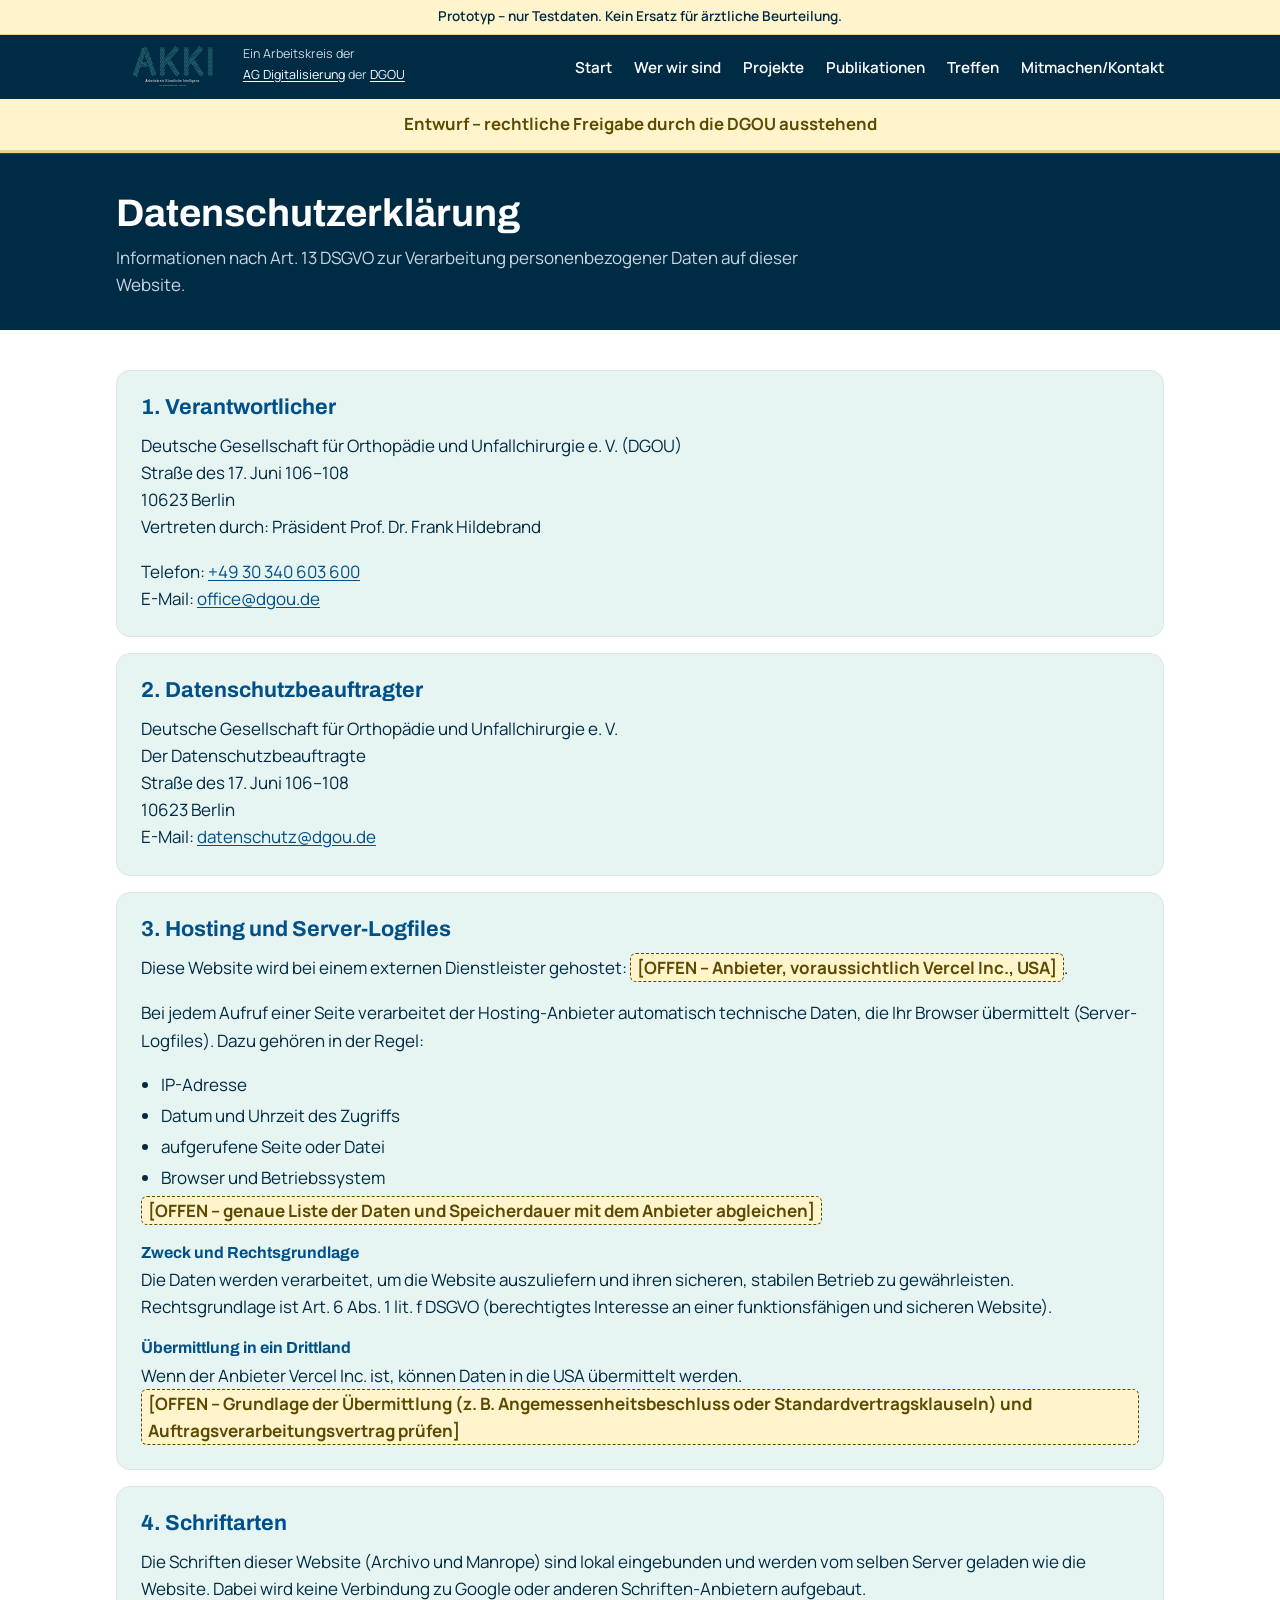
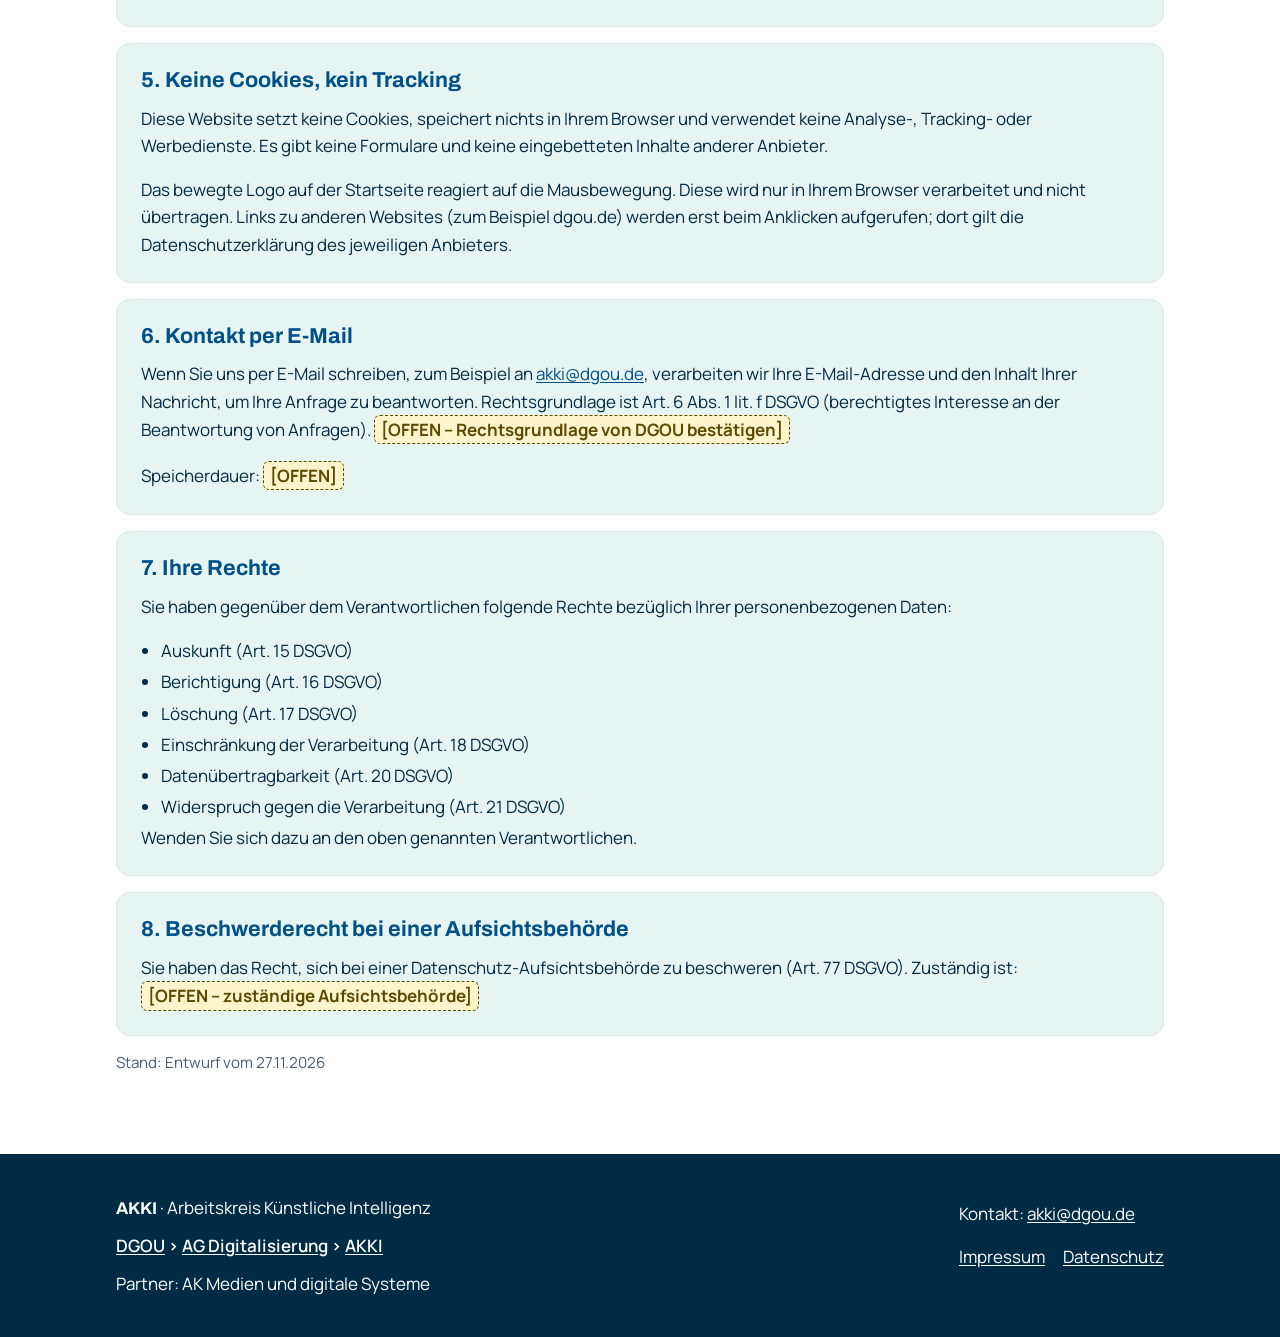
==== public/datenschutz.html @ 736d6354 "Impressum: inhaltlich Verantwortliche; Datenschutz: Datenschutzbeauftragter; offene Punkte aktualisi" ====
<!DOCTYPE html>
<html lang="de">
<head>
<meta charset="UTF-8">
<meta name="viewport" content="width=device-width, initial-scale=1.0">
<title>Datenschutz – AKKI</title>
<meta name="description" content="Datenschutzerklärung der Website des AKKI, Arbeitskreis Künstliche Intelligenz der AG Digitalisierung der DGOU.">
<link rel="icon" type="image/svg+xml" href="logo/logo-hell.svg">
<link rel="stylesheet" href="style.css">
</head>
<body>

<div class="prototyp-hinweis" role="note">Prototyp – nur Testdaten. Kein Ersatz für ärztliche Beurteilung.</div>

<nav class="nav" aria-label="Hauptnavigation">
  <div class="container">
    <div class="nav__marke">
      <a class="nav__brand" href="index.html">
        <img src="logo/logo-dunkel.svg" alt="AKKI – zur Startseite">
      </a>
      <p class="nav__zugehoerigkeit">Ein Arbeitskreis der <a href="https://www.digitalisierung-dgou.de/" target="_blank" rel="noopener">AG Digitalisierung</a> der <a href="https://dgou.de/" target="_blank" rel="noopener">DGOU</a></p>
    </div>
    <button class="nav__toggle" id="nav-toggle" aria-expanded="false" aria-controls="nav-links" aria-label="Menü öffnen">☰</button>
    <ul class="nav__links" id="nav-links">
      <li><a href="index.html">Start</a></li>
      <li><a href="wer-wir-sind.html">Wer wir sind</a></li>
      <li><a href="projekte.html">Projekte</a></li>
      <li><a href="publikationen.html">Publikationen</a></li>
      <li><a href="treffen.html">Treffen</a></li>
      <li><a href="mitmachen.html">Mitmachen/Kontakt</a></li>
    </ul>
  </div>
</nav>

<div class="entwurf-banner" role="note"><strong>Entwurf – rechtliche Freigabe durch die DGOU ausstehend</strong></div>

<header class="seitenkopf">
  <div class="container">
    <h1>Datenschutzerklärung</h1>
    <p>Informationen nach Art. 13 DSGVO zur Verarbeitung personenbezogener Daten auf dieser Website.</p>
  </div>
</header>

<main>
  <section>
    <div class="container rechtstext">

      <div class="karte">
        <h2>1. Verantwortlicher</h2>
        <p>
          Deutsche Gesellschaft für Orthopädie und Unfallchirurgie e. V. (DGOU)<br>
          Straße des 17. Juni 106–108<br>
          10623 Berlin<br>
          Vertreten durch: Präsident Prof. Dr. Frank Hildebrand
        </p>
        <p>
          Telefon: <a href="tel:+4930340603600">+49 30 340 603 600</a><br>
          E-Mail: <a href="mailto:office@dgou.de">office@dgou.de</a>
        </p>
      </div>

      <div class="karte">
        <h2>2. Datenschutzbeauftragter</h2>
        <p>
          Deutsche Gesellschaft für Orthopädie und Unfallchirurgie e. V.<br>
          Der Datenschutzbeauftragte<br>
          Straße des 17. Juni 106–108<br>
          10623 Berlin<br>
          E-Mail: <a href="mailto:datenschutz@dgou.de">datenschutz@dgou.de</a>
        </p>
      </div>

      <div class="karte">
        <h2>3. Hosting und Server-Logfiles</h2>
        <p>Diese Website wird bei einem externen Dienstleister gehostet: <span class="offen">[OFFEN – Anbieter, voraussichtlich Vercel Inc., USA]</span>.</p>
        <p>Bei jedem Aufruf einer Seite verarbeitet der Hosting-Anbieter automatisch technische Daten, die Ihr Browser übermittelt (Server-Logfiles). Dazu gehören in der Regel:</p>
        <ul class="liste">
          <li>IP-Adresse</li>
          <li>Datum und Uhrzeit des Zugriffs</li>
          <li>aufgerufene Seite oder Datei</li>
          <li>Browser und Betriebssystem</li>
        </ul>
        <p><span class="offen">[OFFEN – genaue Liste der Daten und Speicherdauer mit dem Anbieter abgleichen]</span></p>
        <h3>Zweck und Rechtsgrundlage</h3>
        <p>Die Daten werden verarbeitet, um die Website auszuliefern und ihren sicheren, stabilen Betrieb zu gewährleisten. Rechtsgrundlage ist Art. 6 Abs. 1 lit. f DSGVO (berechtigtes Interesse an einer funktionsfähigen und sicheren Website).</p>
        <h3>Übermittlung in ein Drittland</h3>
        <p>Wenn der Anbieter Vercel Inc. ist, können Daten in die USA übermittelt werden. <span class="offen">[OFFEN – Grundlage der Übermittlung (z. B. Angemessenheitsbeschluss oder Standardvertragsklauseln) und Auftragsverarbeitungsvertrag prüfen]</span></p>
      </div>

      <div class="karte">
        <h2>4. Schriftarten</h2>
        <p>Die Schriften dieser Website (Archivo und Manrope) sind lokal eingebunden und werden vom selben Server geladen wie die Website. Dabei wird keine Verbindung zu Google oder anderen Schriften-Anbietern aufgebaut.</p>
      </div>

      <div class="karte">
        <h2>5. Keine Cookies, kein Tracking</h2>
        <p>Diese Website setzt keine Cookies, speichert nichts in Ihrem Browser und verwendet keine Analyse-, Tracking- oder Werbedienste. Es gibt keine Formulare und keine eingebetteten Inhalte anderer Anbieter.</p>
        <p>Das bewegte Logo auf der Startseite reagiert auf die Mausbewegung. Diese wird nur in Ihrem Browser verarbeitet und nicht übertragen. Links zu anderen Websites (zum Beispiel dgou.de) werden erst beim Anklicken aufgerufen; dort gilt die Datenschutzerklärung des jeweiligen Anbieters.</p>
      </div>

      <div class="karte">
        <h2>6. Kontakt per E-Mail</h2>
        <p>Wenn Sie uns per E-Mail schreiben, zum Beispiel an <a data-kontakt-email></a>, verarbeiten wir Ihre E-Mail-Adresse und den Inhalt Ihrer Nachricht, um Ihre Anfrage zu beantworten. Rechtsgrundlage ist Art. 6 Abs. 1 lit. f DSGVO (berechtigtes Interesse an der Beantwortung von Anfragen). <span class="offen">[OFFEN – Rechtsgrundlage von DGOU bestätigen]</span></p>
        <p>Speicherdauer: <span class="offen">[OFFEN]</span></p>
      </div>

      <div class="karte">
        <h2>7. Ihre Rechte</h2>
        <p>Sie haben gegenüber dem Verantwortlichen folgende Rechte bezüglich Ihrer personenbezogenen Daten:</p>
        <ul class="liste">
          <li>Auskunft (Art. 15 DSGVO)</li>
          <li>Berichtigung (Art. 16 DSGVO)</li>
          <li>Löschung (Art. 17 DSGVO)</li>
          <li>Einschränkung der Verarbeitung (Art. 18 DSGVO)</li>
          <li>Datenübertragbarkeit (Art. 20 DSGVO)</li>
          <li>Widerspruch gegen die Verarbeitung (Art. 21 DSGVO)</li>
        </ul>
        <p>Wenden Sie sich dazu an den oben genannten Verantwortlichen.</p>
      </div>

      <div class="karte">
        <h2>8. Beschwerderecht bei einer Aufsichtsbehörde</h2>
        <p>Sie haben das Recht, sich bei einer Datenschutz-Aufsichtsbehörde zu beschweren (Art. 77 DSGVO). Zuständig ist: <span class="offen">[OFFEN – zuständige Aufsichtsbehörde]</span></p>
      </div>

      <p class="hinweis">Stand: Entwurf vom 27.11.2026</p>
    </div>
  </section>
</main>

<footer class="footer">
  <div class="container">
    <div>
      <p><strong>AKKI</strong> · Arbeitskreis Künstliche Intelligenz</p>
      <p class="footer__pfad"><a href="https://dgou.de/" target="_blank" rel="noopener">DGOU</a> › <a href="https://www.digitalisierung-dgou.de/" target="_blank" rel="noopener">AG Digitalisierung</a> › <a href="index.html">AKKI</a></p>
      <p>Partner: AK Medien und digitale Systeme</p>
    </div>
    <div>
      <p>Kontakt: <a data-kontakt-email></a></p>
      <ul>
        <li><a href="impressum.html">Impressum</a></li>
        <li><a href="datenschutz.html" aria-current="page">Datenschutz</a></li>
      </ul>
    </div>
  </div>
</footer>

<script src="kontakt.js"></script>
<script src="menu.js"></script>
</body>
</html>
---- public/style.css ----
/* Gemeinsames Design aller AKKI-Seiten (Vorgaben: inhalte.md, "Schon festgelegt")
   ALLE Farben und Schriften stehen hier oben als Variablen.
   Für ein späteres offizielles DGOU-Design reicht es, diese Werte zu ändern. */

/* Schriften lokal aus public/fonts (keine Verbindung zu Google).
   Lizenz: SIL Open Font License, siehe public/fonts/OFL-*.txt */
@font-face {
  font-family: 'Archivo'; font-style: normal; font-weight: 500 800; font-display: swap;
  src: url('fonts/archivo-latin.woff2') format('woff2');
  unicode-range: U+0000-00FF, U+0131, U+0152-0153, U+02BB-02BC, U+02C6, U+02DA, U+02DC, U+0304, U+0308, U+0329, U+2000-206F, U+20AC, U+2122, U+2191, U+2193, U+2212, U+2215, U+FEFF, U+FFFD;
}
@font-face {
  font-family: 'Archivo'; font-style: normal; font-weight: 500 800; font-display: swap;
  src: url('fonts/archivo-latin-ext.woff2') format('woff2');
  unicode-range: U+0100-02BA, U+02BD-02C5, U+02C7-02CC, U+02CE-02D7, U+02DD-02FF, U+0304, U+0308, U+0329, U+1D00-1DBF, U+1E00-1E9F, U+1EF2-1EFF, U+2020, U+20A0-20AB, U+20AD-20C4, U+2113, U+2C60-2C7F, U+A720-A7FF;
}
@font-face {
  font-family: 'Manrope'; font-style: normal; font-weight: 400 700; font-display: swap;
  src: url('fonts/manrope-latin.woff2') format('woff2');
  unicode-range: U+0000-00FF, U+0131, U+0152-0153, U+02BB-02BC, U+02C6, U+02DA, U+02DC, U+0304, U+0308, U+0329, U+2000-206F, U+20AC, U+2122, U+2191, U+2193, U+2212, U+2215, U+FEFF, U+FFFD;
}
@font-face {
  font-family: 'Manrope'; font-style: normal; font-weight: 400 700; font-display: swap;
  src: url('fonts/manrope-latin-ext.woff2') format('woff2');
  unicode-range: U+0100-02BA, U+02BD-02C5, U+02C7-02CC, U+02CE-02D7, U+02DD-02FF, U+0304, U+0308, U+0329, U+1D00-1DBF, U+1E00-1E9F, U+1EF2-1EFF, U+2020, U+20A0-20AB, U+20AD-20C4, U+2113, U+2C60-2C7F, U+A720-A7FF;
}

:root {
  /* Grundfarben (Palette laut inhalte.md, "Schon festgelegt") */
  --bg: #FFFFFF;              /* Seitenhintergrund */
  --kachel: #E6F5F1;          /* helle Kacheln und Karten */
  --border: #DCE5EC;          /* Rahmen */
  --dunkel: #002B45;          /* Kopf- und Fußzeile, Fließtext */
  --haupt: #00508A;           /* Hauptfarbe: Überschriften, Links, Buttons */
  --akzent: #008F83;          /* Linien, Hover, Kachel-Oberkanten (als Textfarbe zu wenig Kontrast) */
  --link: var(--haupt);       /* Links und Text-Akzente auf Hell */
  --mint: #78CBB9;            /* NUR Flächen und Logo, nie als Textfarbe auf Hell */

  /* Abgeleitete Farben */
  --text-auf-dunkel: #FFFFFF;          /* Schrift und Links auf dunklem Grund */
  --text-auf-dunkel-leise: #C9D6E0;    /* Nebentexte auf dunklem Grund */
  --text-fusszeile: #FFFFFF;           /* Schrift in der Fußzeile */
  --text-leise: #4A5E70;               /* Hinweise auf Hell */
  --text-neben: #33485C;               /* Beschreibungen auf Hell */
  --linie-auf-dunkel: rgba(255,255,255,.12);   /* Trennlinien auf Navy */
  --rahmen-knopf: rgba(255,255,255,.4);        /* Rahmen des Menü-Knopfs */

  /* Markierungen */
  --hinweis-bg: #FFF4CC;           /* Pflicht-Hinweis und "wird bestätigt" */
  --hinweis-rahmen: #E8D58A;
  --hinweis-text: #5C4A00;
  --folgt-bg: #EEF3F7;             /* "Text folgt" */
  --folgt-rahmen: #9AAFC0;
  --fehler: #A3262A;               /* Fehlermeldungen */

  /* Tastatur-Fokus (mind. 3:1 Kontrast zum Hintergrund) */
  --fokus: #00508A;                /* auf hellem Grund */
  --fokus-auf-dunkel: #FFFFFF;     /* auf dunklem Grund */

  /* Form */
  --radius: 14px;
  --radius-klein: 6px;

  /* Schriften (lokal, siehe @font-face oben) */
  --font-heading: 'Archivo', system-ui, sans-serif;
  --font-body: 'Manrope', system-ui, sans-serif;
}
* { box-sizing: border-box; }
html, body { margin: 0; }
body {
  background: var(--bg);
  color: var(--dunkel);
  font-family: var(--font-body);
  font-size: 1.0625rem;
  line-height: 1.6;
}
h1, h2, h3 { font-family: var(--font-heading); color: var(--haupt); line-height: 1.2; margin: 0 0 .5em; }
a { color: var(--link); text-underline-offset: 2px; }
a:hover { text-decoration-color: var(--akzent); text-decoration-thickness: 2px; }
a:focus-visible, button:focus-visible { outline: 3px solid var(--fokus); outline-offset: 2px; }
.nav :focus-visible, .hero :focus-visible, .seitenkopf :focus-visible, .footer :focus-visible { outline-color: var(--fokus-auf-dunkel); }
.container { max-width: 1080px; margin: 0 auto; padding: 0 16px; }

/* Pflicht-Hinweis, immer sichtbar */
.prototyp-hinweis {
  position: sticky; top: 0; z-index: 20;
  background: var(--hinweis-bg); color: var(--dunkel);
  border-bottom: 1px solid var(--hinweis-rahmen);
  font-size: .85rem; font-weight: 600; text-align: center;
  padding: 6px 16px;
}

/* Navigation */
.nav { background: var(--dunkel); color: var(--text-auf-dunkel); }
.nav .container { display: flex; align-items: center; justify-content: space-between; gap: 16px; min-height: 64px; flex-wrap: wrap; padding-top: 6px; padding-bottom: 6px; }
.nav__marke { display: flex; align-items: center; gap: 14px; flex-wrap: wrap; }
.nav__brand { display: flex; align-items: center; }
.nav__brand img { height: 48px; width: auto; display: block; }
.nav__zugehoerigkeit { margin: 0; font-size: .78rem; line-height: 1.35; color: var(--text-auf-dunkel-leise); max-width: 190px; }
.nav__zugehoerigkeit a { color: var(--text-auf-dunkel); text-decoration: underline; display: inline-block; padding: 4px 0; }
.nav__toggle { display: none; background: none; border: 1px solid var(--rahmen-knopf); color: var(--text-auf-dunkel); border-radius: 8px; font-size: 1.2rem; padding: 4px 10px; cursor: pointer; }
.nav__links { list-style: none; display: flex; gap: 22px; margin: 0; padding: 0; }
.nav__links a { color: var(--text-auf-dunkel); text-decoration: none; font-weight: 600; font-size: .95rem; padding: 6px 0; border-bottom: 2px solid transparent; }
.nav__links a:hover, .nav__links a[aria-current="page"] { border-bottom-color: var(--akzent); }

/* Kopfbereich Startseite mit lebendem Logo */
.hero { background: var(--dunkel); border-top: 1px solid var(--linie-auf-dunkel); }
.hero canvas { display: block; width: 100%; height: 260px; background: var(--dunkel); border-radius: var(--radius); }

/* Seitenkopf der Unterseiten */
.seitenkopf { background: var(--dunkel); color: var(--text-fusszeile); padding: 36px 0 32px; border-top: 1px solid var(--linie-auf-dunkel); }
.seitenkopf h1 { color: var(--text-auf-dunkel); margin: 0; font-size: clamp(1.8rem, 5vw, 2.4rem); }
.seitenkopf p { margin: 8px 0 0; max-width: 720px; color: var(--text-auf-dunkel-leise); }

/* Inhalt */
main section { padding: 40px 0; }
main section + section { padding-top: 0; }
.einstieg p { max-width: 720px; font-size: 1.15rem; }
.text-folgt { display: inline-block; background: var(--folgt-bg); border: 1px dashed var(--folgt-rahmen); color: var(--text-leise); border-radius: var(--radius-klein); padding: 1px 8px; font-size: .9em; font-weight: 600; }
.bestaetigen { display: inline-block; background: var(--hinweis-bg); border: 1px solid var(--hinweis-rahmen); color: var(--hinweis-text); border-radius: var(--radius-klein); padding: 0 7px; font-size: .78em; font-weight: 700; vertical-align: middle; }
.hinweis { color: var(--text-leise); font-size: .95rem; }

/* Rechtstexte (Impressum, Datenschutz) */
.entwurf-banner { background: var(--hinweis-bg); color: var(--hinweis-text); border-bottom: 3px solid var(--hinweis-rahmen); text-align: center; padding: 12px 16px; font-size: 1.05rem; }
.offen { display: inline-block; background: var(--hinweis-bg); border: 1px dashed var(--hinweis-text); color: var(--hinweis-text); border-radius: var(--radius-klein); padding: 0 6px; font-weight: 700; }
.rechtstext .karte h3 { font-size: 1rem; margin: 18px 0 4px; }
.rechtstext .karte p, .rechtstext .karte ul { margin-top: 0; }
.rechtstext a { overflow-wrap: anywhere; }

.karte { background: var(--kachel); border: 1px solid var(--border); border-radius: var(--radius); padding: 24px; }
.karte + .karte { margin-top: 16px; }
.karte h2 { font-size: 1.35rem; }
.karte h3 { font-size: 1.1rem; }
.karte > :last-child { margin-bottom: 0; }
.liste { margin: 0; padding-left: 1.2em; }
.liste li { margin: 4px 0; }

.kacheln { display: grid; grid-template-columns: repeat(3, 1fr); gap: 20px; margin-top: 24px; }
.kachel { background: var(--kachel); border: 1px solid var(--border); border-radius: var(--radius); padding: 24px; border-top: 4px solid var(--akzent); }
.kachel h3 { font-size: 1.15rem; }
.kachel > :last-child { margin-bottom: 0; }
.kachel__nr { display: inline-block; font-family: var(--font-heading); font-weight: 700; color: var(--link); font-size: .9rem; margin-bottom: 8px; }
.kacheln--zwei { grid-template-columns: repeat(2, 1fr); }

/* Terminliste */
.termine { list-style: none; margin: 0; padding: 0; }
.termine li { display: grid; grid-template-columns: 130px 1fr; gap: 4px 16px; padding: 14px 0; border-bottom: 1px solid var(--border); }
.termine li:last-child { border-bottom: 0; }
.termine .datum { font-family: var(--font-heading); font-weight: 700; color: var(--link); }
.termine .titel { font-weight: 700; }
.termine .beschreibung { display: block; font-weight: 400; color: var(--text-neben); }

/* Organigramm */
.organigramm, .organigramm ul { list-style: none; margin: 0; padding: 0; }
.organigramm ul { margin-left: 14px; padding-left: 16px; border-left: 2px solid var(--border); }
.organigramm li { margin: 8px 0; }
.organigramm .knoten { font-weight: 700; }
.organigramm .zusatz { display: block; font-size: .95rem; color: var(--text-neben); }

/* Fußzeile */
.footer { background: var(--dunkel); color: var(--text-fusszeile); padding: 36px 0; margin-top: 24px; }
.footer .container { display: flex; flex-wrap: wrap; gap: 24px; justify-content: space-between; }
.footer strong { font-family: var(--font-heading); color: var(--text-auf-dunkel); }
.footer a { color: var(--text-auf-dunkel); text-decoration: underline; display: inline-block; padding: 6px 0; }
.footer ul { list-style: none; margin: 0; padding: 0; display: flex; gap: 18px; flex-wrap: wrap; }
.footer p { margin: 4px 0; }
.footer__pfad { font-weight: 600; }

@media (max-width: 760px) {
  .nav__toggle { display: block; }
  .nav__links { display: none; width: 100%; flex-direction: column; gap: 0; padding-bottom: 12px; }
  .nav__links.offen { display: flex; }
  .nav__links a { display: block; padding: 10px 0; border-bottom: 1px solid var(--linie-auf-dunkel); }
  .nav__zugehoerigkeit { max-width: 150px; }
  .kacheln, .kacheln--zwei { grid-template-columns: 1fr; }
  .termine li { grid-template-columns: 1fr; }
}
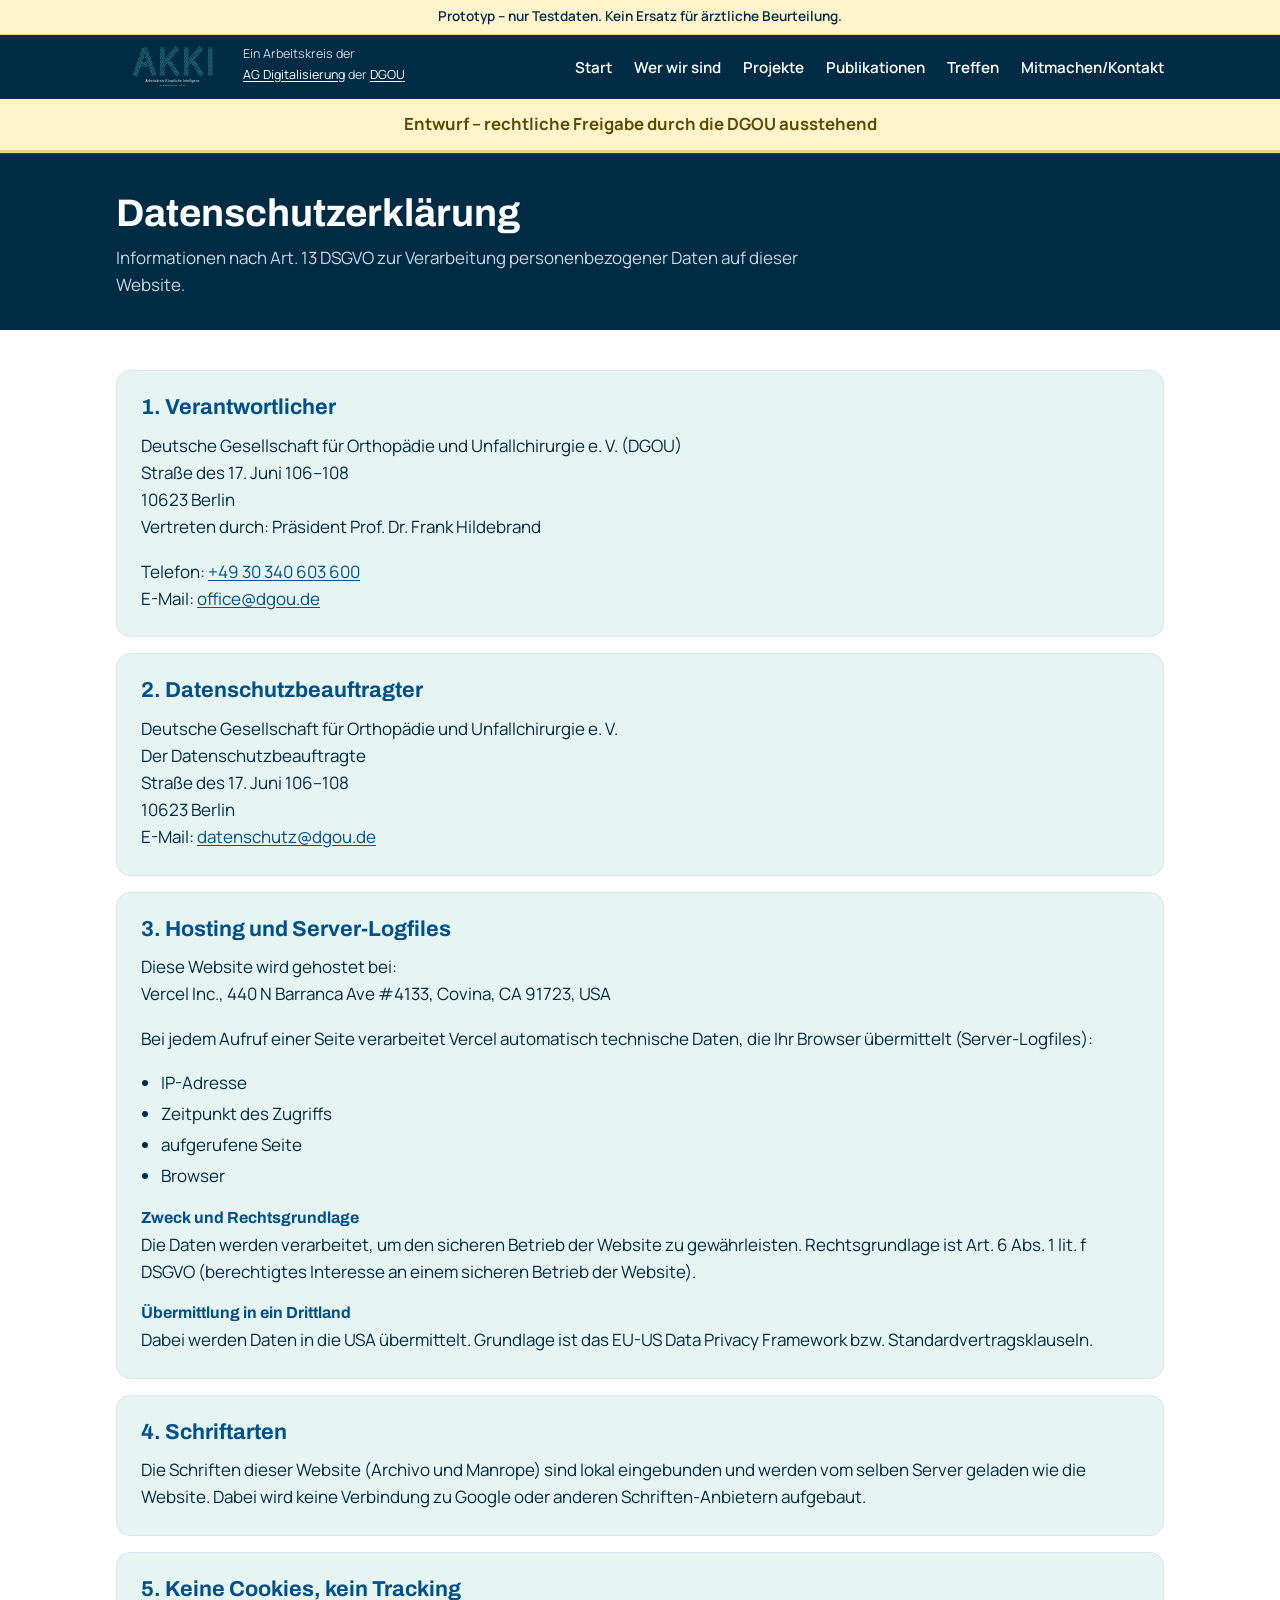
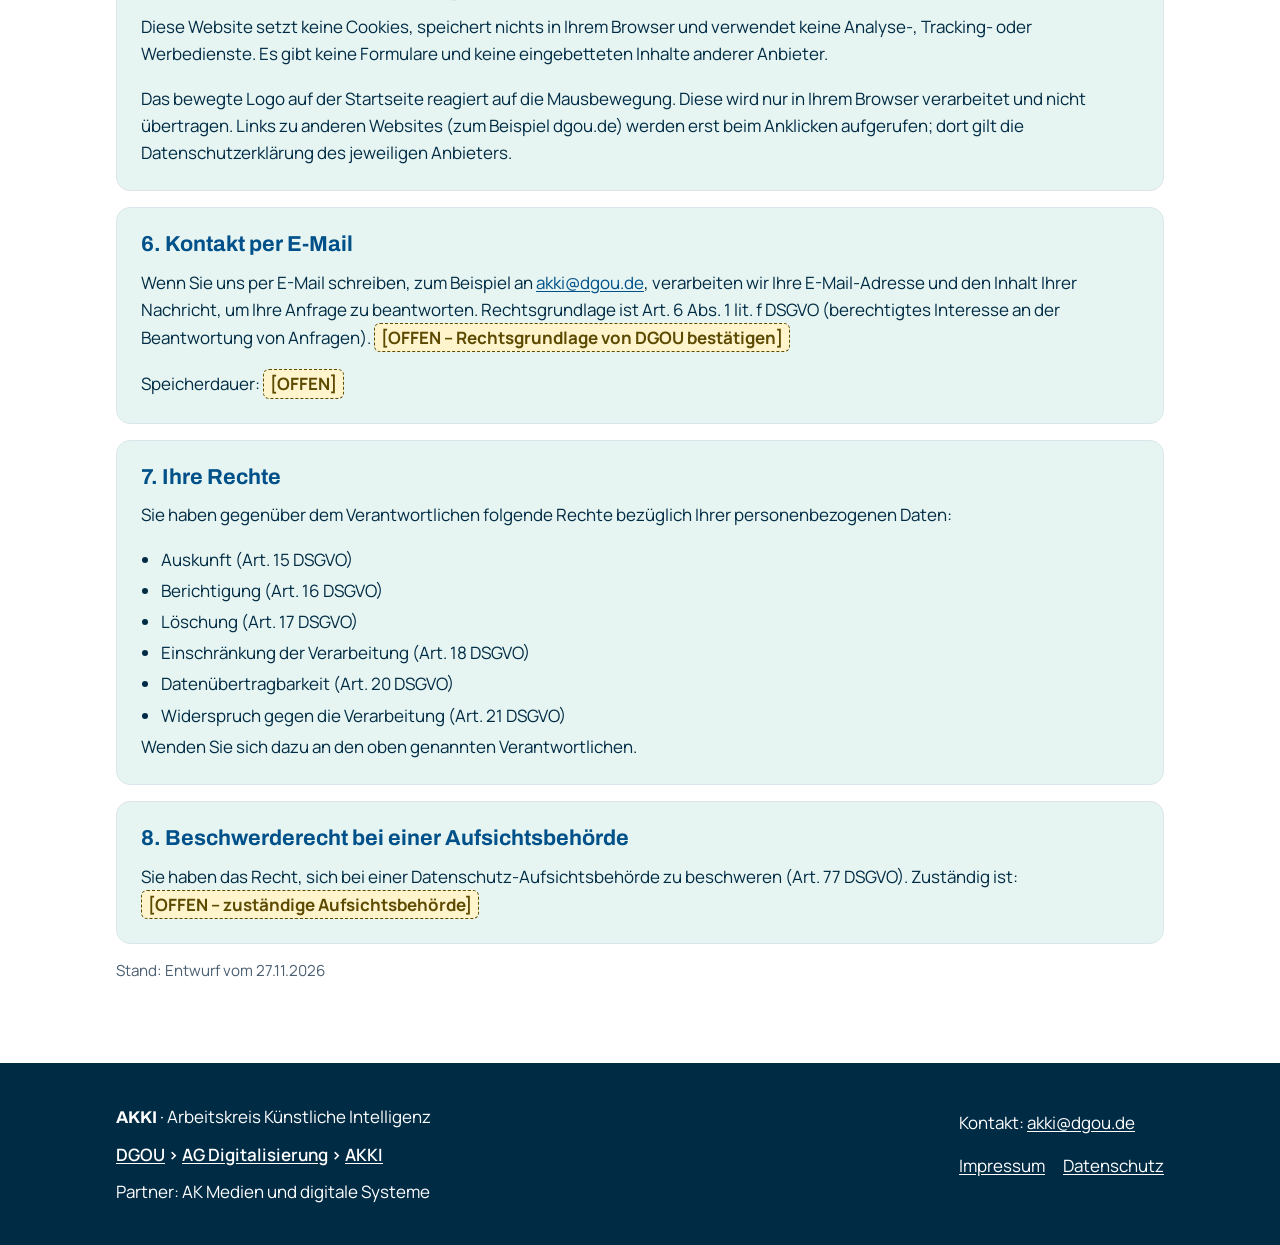
==== commit a59e3a4e: "Datenschutz: Hosting bei Vercel eingetragen (Logfiles, Zweck, Rechtsgrundlage, Drittlandübermittlung" ====
--- a/public/datenschutz.html
+++ b/public/datenschutz.html
@@ -72,19 +72,19 @@
 
       <div class="karte">
         <h2>3. Hosting und Server-Logfiles</h2>
-        <p>Diese Website wird bei einem externen Dienstleister gehostet: <span class="offen">[OFFEN – Anbieter, voraussichtlich Vercel Inc., USA]</span>.</p>
-        <p>Bei jedem Aufruf einer Seite verarbeitet der Hosting-Anbieter automatisch technische Daten, die Ihr Browser übermittelt (Server-Logfiles). Dazu gehören in der Regel:</p>
+        <p>Diese Website wird gehostet bei:<br>
+          Vercel Inc., 440 N Barranca Ave #4133, Covina, CA 91723, USA</p>
+        <p>Bei jedem Aufruf einer Seite verarbeitet Vercel automatisch technische Daten, die Ihr Browser übermittelt (Server-Logfiles):</p>
         <ul class="liste">
           <li>IP-Adresse</li>
-          <li>Datum und Uhrzeit des Zugriffs</li>
-          <li>aufgerufene Seite oder Datei</li>
-          <li>Browser und Betriebssystem</li>
+          <li>Zeitpunkt des Zugriffs</li>
+          <li>aufgerufene Seite</li>
+          <li>Browser</li>
         </ul>
-        <p><span class="offen">[OFFEN – genaue Liste der Daten und Speicherdauer mit dem Anbieter abgleichen]</span></p>
         <h3>Zweck und Rechtsgrundlage</h3>
-        <p>Die Daten werden verarbeitet, um die Website auszuliefern und ihren sicheren, stabilen Betrieb zu gewährleisten. Rechtsgrundlage ist Art. 6 Abs. 1 lit. f DSGVO (berechtigtes Interesse an einer funktionsfähigen und sicheren Website).</p>
+        <p>Die Daten werden verarbeitet, um den sicheren Betrieb der Website zu gewährleisten. Rechtsgrundlage ist Art. 6 Abs. 1 lit. f DSGVO (berechtigtes Interesse an einem sicheren Betrieb der Website).</p>
         <h3>Übermittlung in ein Drittland</h3>
-        <p>Wenn der Anbieter Vercel Inc. ist, können Daten in die USA übermittelt werden. <span class="offen">[OFFEN – Grundlage der Übermittlung (z. B. Angemessenheitsbeschluss oder Standardvertragsklauseln) und Auftragsverarbeitungsvertrag prüfen]</span></p>
+        <p>Dabei werden Daten in die USA übermittelt. Grundlage ist das EU-US Data Privacy Framework bzw. Standardvertragsklauseln.</p>
       </div>
 
       <div class="karte">
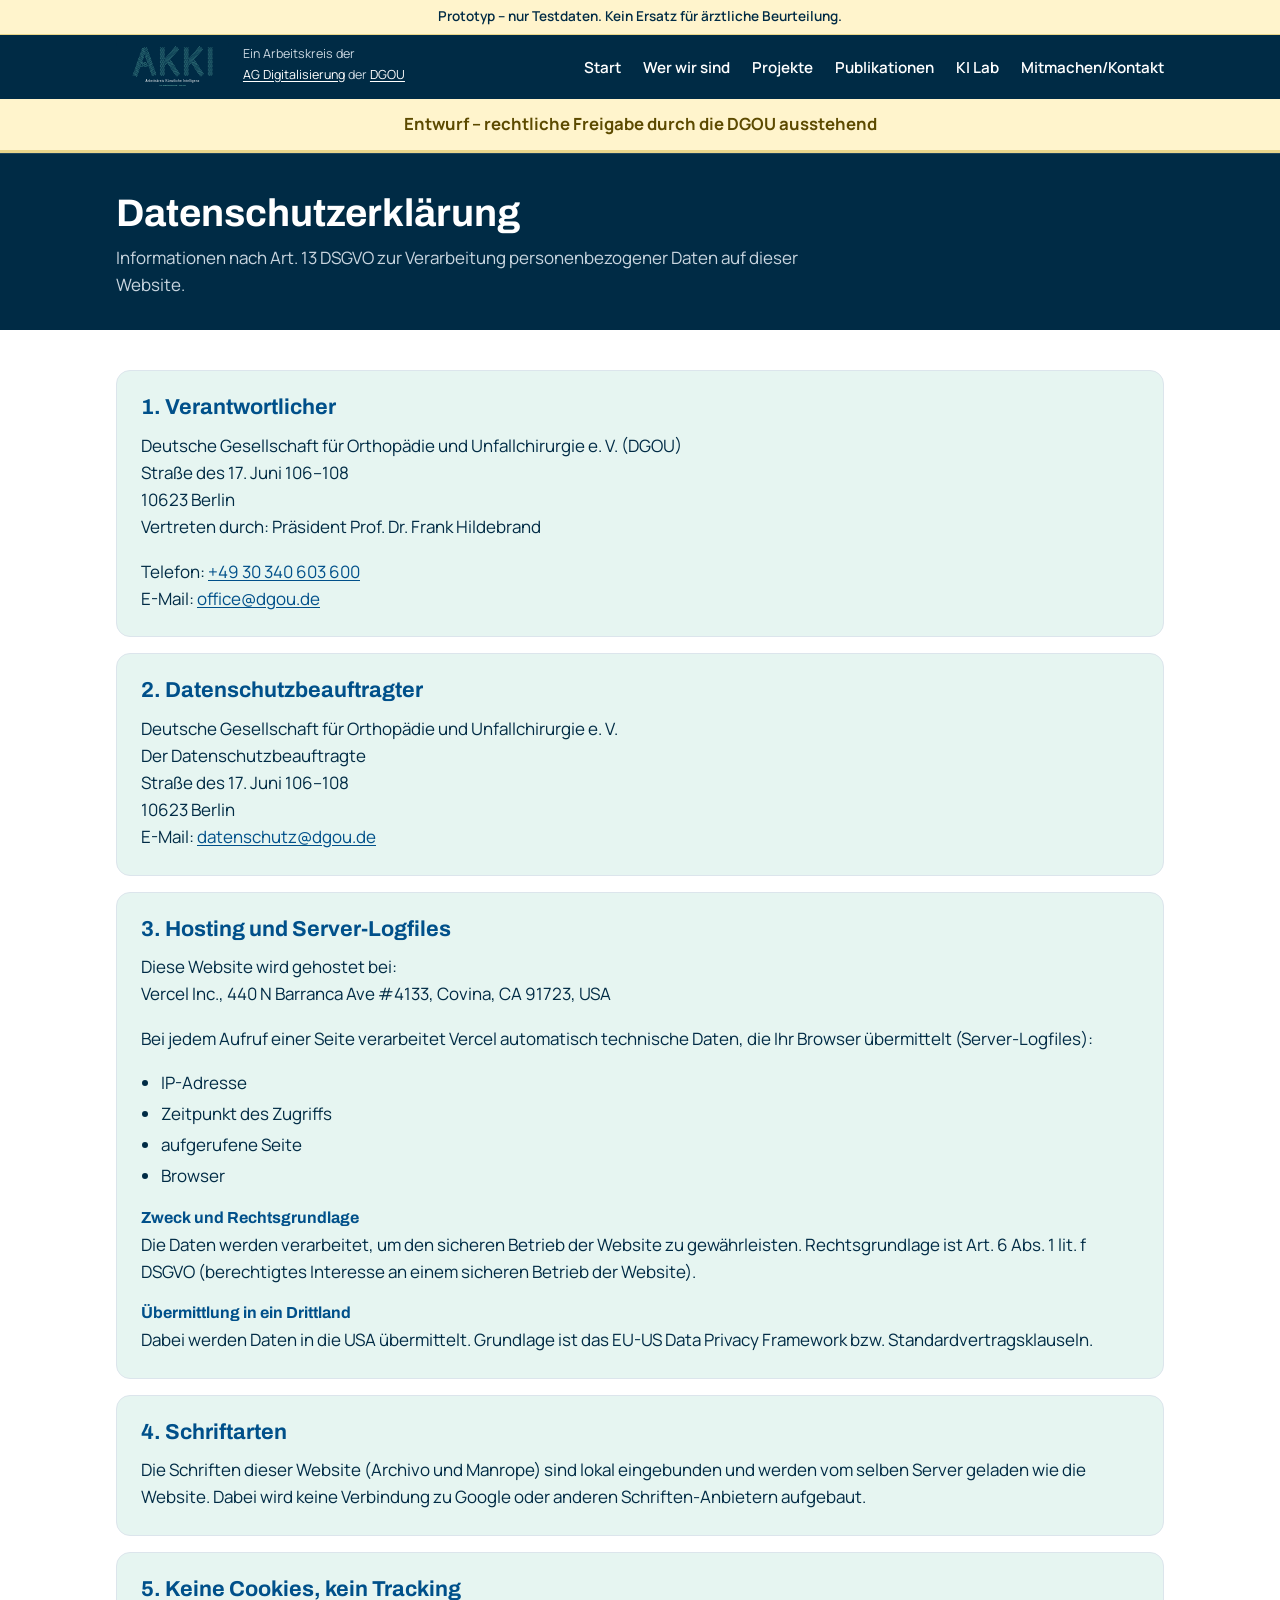
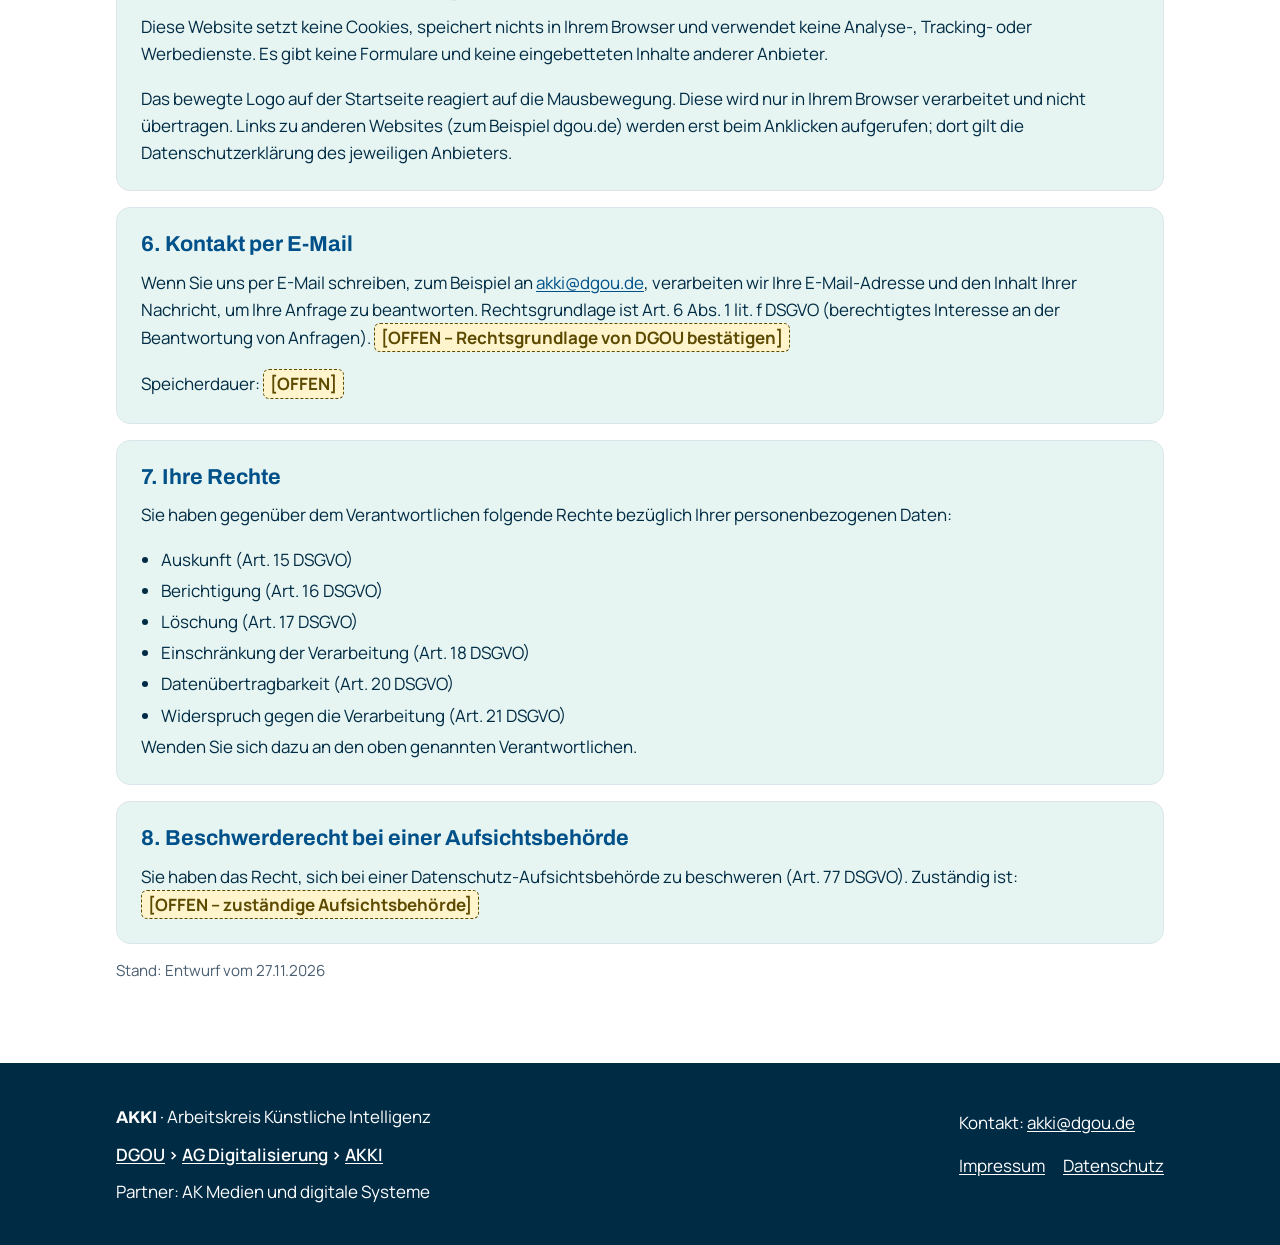
==== commit c03a5ff2: "hinzufügen" ====
--- a/public/datenschutz.html
+++ b/public/datenschutz.html
@@ -5,6 +5,8 @@
 <meta name="viewport" content="width=device-width, initial-scale=1.0">
 <title>Datenschutz – AKKI</title>
 <meta name="description" content="Datenschutzerklärung der Website des AKKI, Arbeitskreis Künstliche Intelligenz der AG Digitalisierung der DGOU.">
+<!-- Vorerst fuer Suchmaschinen gesperrt, bis die DGOU die Seite freigibt (siehe inhalte.md) -->
+<meta name="robots" content="noindex, nofollow">
 <link rel="icon" type="image/svg+xml" href="logo/logo-hell.svg">
 <link rel="stylesheet" href="style.css">
 </head>
@@ -26,7 +28,7 @@
       <li><a href="wer-wir-sind.html">Wer wir sind</a></li>
       <li><a href="projekte.html">Projekte</a></li>
       <li><a href="publikationen.html">Publikationen</a></li>
-      <li><a href="treffen.html">Treffen</a></li>
+      <li><a href="treffen.html">KI Lab</a></li>
       <li><a href="mitmachen.html">Mitmachen/Kontakt</a></li>
     </ul>
   </div>
--- a/public/style.css
+++ b/public/style.css
@@ -44,6 +44,7 @@
   --text-neben: #33485C;               /* Beschreibungen auf Hell */
   --linie-auf-dunkel: rgba(255,255,255,.12);   /* Trennlinien auf Navy */
   --rahmen-knopf: rgba(255,255,255,.4);        /* Rahmen des Menü-Knopfs */
+  --schatten: rgba(0, 43, 69, .12);            /* Schatten beim Überfahren von Kacheln */
 
   /* Markierungen */
   --hinweis-bg: #FFF4CC;           /* Pflicht-Hinweis und "wird bestätigt" */
@@ -106,6 +107,23 @@
 /* Kopfbereich Startseite mit lebendem Logo */
 .hero { background: var(--dunkel); border-top: 1px solid var(--linie-auf-dunkel); }
 .hero canvas { display: block; width: 100%; height: 260px; background: var(--dunkel); border-radius: var(--radius); }
+.hero__text { padding: 8px 0 44px; max-width: 820px; }
+.hero__text h1 { color: var(--text-auf-dunkel); font-size: clamp(1.7rem, 4.5vw, 2.6rem); margin-bottom: 12px; }
+.hero__text p { color: var(--text-auf-dunkel-leise); font-size: 1.15rem; margin: 0 0 24px; max-width: 680px; }
+.hero .knopf { border-color: var(--akzent); }
+
+/* Buttons und Pfeil-Links (alle Seiten) */
+.knopfreihe { display: flex; flex-wrap: wrap; gap: 12px; align-items: center; }
+.knopf {
+  display: inline-block; font: 700 1rem var(--font-body); text-decoration: none; cursor: pointer;
+  color: var(--text-auf-dunkel); background: var(--haupt);
+  border: 2px solid var(--haupt); border-radius: var(--radius-klein); padding: 10px 20px;
+}
+.knopf:hover { border-color: var(--akzent); text-decoration: underline; text-decoration-color: var(--akzent); text-underline-offset: 3px; }
+.knopf--hell { background: var(--text-auf-dunkel); color: var(--haupt); border-color: var(--text-auf-dunkel); }
+.pfeil-link { font-weight: 700; text-decoration: none; display: inline-block; padding: 4px 0; }
+.pfeil-link::after { content: " →"; }
+.pfeil-link:hover { text-decoration: underline; }
 
 /* Seitenkopf der Unterseiten */
 .seitenkopf { background: var(--dunkel); color: var(--text-fusszeile); padding: 36px 0 32px; border-top: 1px solid var(--linie-auf-dunkel); }
@@ -141,6 +159,64 @@
 .kachel > :last-child { margin-bottom: 0; }
 .kachel__nr { display: inline-block; font-family: var(--font-heading); font-weight: 700; color: var(--link); font-size: .9rem; margin-bottom: 8px; }
 .kacheln--zwei { grid-template-columns: repeat(2, 1fr); }
+.einstieg__zielgruppe { color: var(--text-neben); }
+
+/* Klickbare Kacheln mit Linien-Icon (Startseite) */
+.kachel--link { position: relative; transition: box-shadow .15s; }
+.kachel--link:hover { box-shadow: 0 4px 16px var(--schatten); }
+.kachel--link h3 a { text-decoration: none; }
+.kachel--link h3 a::after { content: ""; position: absolute; inset: 0; border-radius: var(--radius); }
+.kachel--link:hover h3 a { text-decoration: underline; text-decoration-color: var(--akzent); }
+.kachel__icon { width: 36px; height: 36px; margin-bottom: 10px; fill: none; stroke: var(--haupt); stroke-width: 1.6; stroke-linecap: round; stroke-linejoin: round; }
+
+/* Aktuelles */
+.aktuell-karte { background: var(--kachel); border: 1px solid var(--border); border-left: 4px solid var(--akzent); border-radius: var(--radius); padding: 22px 24px; }
+.aktuell-karte h3 { font-size: 1.2rem; margin-bottom: 4px; }
+.aktuell-karte__art { display: inline-block; font-size: .8rem; font-weight: 700; text-transform: uppercase; letter-spacing: .06em; color: var(--link); margin-bottom: 6px; }
+.aktuell-karte__wann { font-weight: 600; margin: 0 0 8px; }
+.aktuell-karte > :last-child { margin-bottom: 0; }
+
+/* Aus dem KI Lab */
+.abschnitt-kopf { display: flex; flex-wrap: wrap; justify-content: space-between; align-items: baseline; gap: 4px 16px; }
+.termin-karten { display: grid; grid-template-columns: repeat(3, 1fr); gap: 16px; margin-top: 16px; }
+.termin-karte { display: flex; flex-direction: column; gap: 4px; text-decoration: none; color: var(--dunkel); background: var(--bg); border: 1px solid var(--border); border-top: 4px solid var(--akzent); border-radius: var(--radius); padding: 18px 20px; transition: box-shadow .15s; }
+.termin-karte:hover { box-shadow: 0 4px 16px var(--schatten); }
+.termin-karte:hover .termin-karte__titel { text-decoration: underline; text-decoration-color: var(--akzent); }
+.termin-karte__datum { font-family: var(--font-heading); font-weight: 700; color: var(--link); font-size: .95rem; }
+.termin-karte__titel { font-family: var(--font-heading); font-weight: 700; color: var(--haupt); font-size: 1.1rem; line-height: 1.3; }
+.termin-karte__text { color: var(--text-neben); font-size: .95rem; }
+
+.termin-karte__kopf { display: flex; flex-wrap: wrap; align-items: center; gap: 6px 10px; }
+.kategorie { display: inline-block; font-size: .78rem; font-weight: 700; color: var(--haupt); background: var(--bg); border: 1px solid var(--akzent); border-radius: 999px; padding: 1px 10px; }
+
+/* Seite "KI Lab" */
+.sr-only { position: absolute; width: 1px; height: 1px; overflow: hidden; clip: rect(0 0 0 0); white-space: nowrap; }
+.knopf--rand { background: transparent; color: var(--haupt); border-color: var(--haupt); }
+.naechster-termin__datum { font-family: var(--font-heading); font-weight: 700; font-size: 1.35rem; color: var(--haupt); margin: 0; }
+.naechster-termin__zeit { margin: 0 0 12px; color: var(--text-neben); }
+.naechster-termin__thema { font-weight: 700; margin: 0 0 4px; }
+.naechster-termin__referent { margin: 0 0 4px; color: var(--text-neben); }
+.naechster-termin .knopfreihe { margin-top: 16px; }
+.archiv-werkzeuge { display: flex; flex-wrap: wrap; gap: 12px 20px; align-items: center; margin: 12px 0 20px; }
+.suchfeld { flex: 1 1 260px; }
+.suchfeld input { width: 100%; font: 400 1rem var(--font-body); color: var(--dunkel); background: var(--bg); border: 1px solid var(--text-leise); border-radius: var(--radius-klein); padding: 10px 12px; }
+.suchfeld input:focus { outline: 3px solid var(--fokus); outline-offset: 1px; }
+.filter { display: flex; flex-wrap: wrap; gap: 8px; }
+.filter-knopf { font: 600 .95rem var(--font-body); color: var(--haupt); background: var(--bg); border: 1px solid var(--haupt); border-radius: 999px; padding: 6px 14px; cursor: pointer; min-height: 36px; }
+.filter-knopf:hover { border-color: var(--akzent); }
+.filter-knopf[aria-pressed="true"] { background: var(--haupt); color: var(--text-auf-dunkel); }
+.archiv-karten { display: grid; grid-template-columns: repeat(3, 1fr); gap: 16px; }
+@media (max-width: 1000px) { .archiv-karten, .termin-karten { grid-template-columns: repeat(2, 1fr); } }
+.archiv-karte { background: var(--kachel); border: 1px solid var(--border); border-top: 4px solid var(--akzent); border-radius: var(--radius); padding: 18px 20px; display: flex; flex-direction: column; gap: 6px; }
+.archiv-karte__titel { font-size: 1.1rem; margin: 2px 0 0; }
+.archiv-karte__referent { margin: 0; font-weight: 600; }
+.archiv-karte__text { margin: 0; color: var(--text-neben); }
+
+/* Mitmachen-Kasten (Mint nur als Fläche, Schrift dunkel) */
+.mitmachen-kasten { background: var(--mint); color: var(--dunkel); border-radius: var(--radius); padding: 28px; display: flex; flex-wrap: wrap; justify-content: space-between; align-items: center; gap: 16px 32px; }
+.mitmachen-kasten h2 { color: var(--dunkel); margin-bottom: 6px; }
+.mitmachen-kasten p { margin: 0; }
+.mitmachen-kasten .pfeil-link { color: var(--dunkel); }
 
 /* Terminliste */
 .termine { list-style: none; margin: 0; padding: 0; }
@@ -172,6 +248,7 @@
   .nav__links.offen { display: flex; }
   .nav__links a { display: block; padding: 10px 0; border-bottom: 1px solid var(--linie-auf-dunkel); }
   .nav__zugehoerigkeit { max-width: 150px; }
-  .kacheln, .kacheln--zwei { grid-template-columns: 1fr; }
+  .kacheln, .kacheln--zwei, .termin-karten, .archiv-karten { grid-template-columns: 1fr; }
+  .mitmachen-kasten { padding: 22px; }
   .termine li { grid-template-columns: 1fr; }
 }
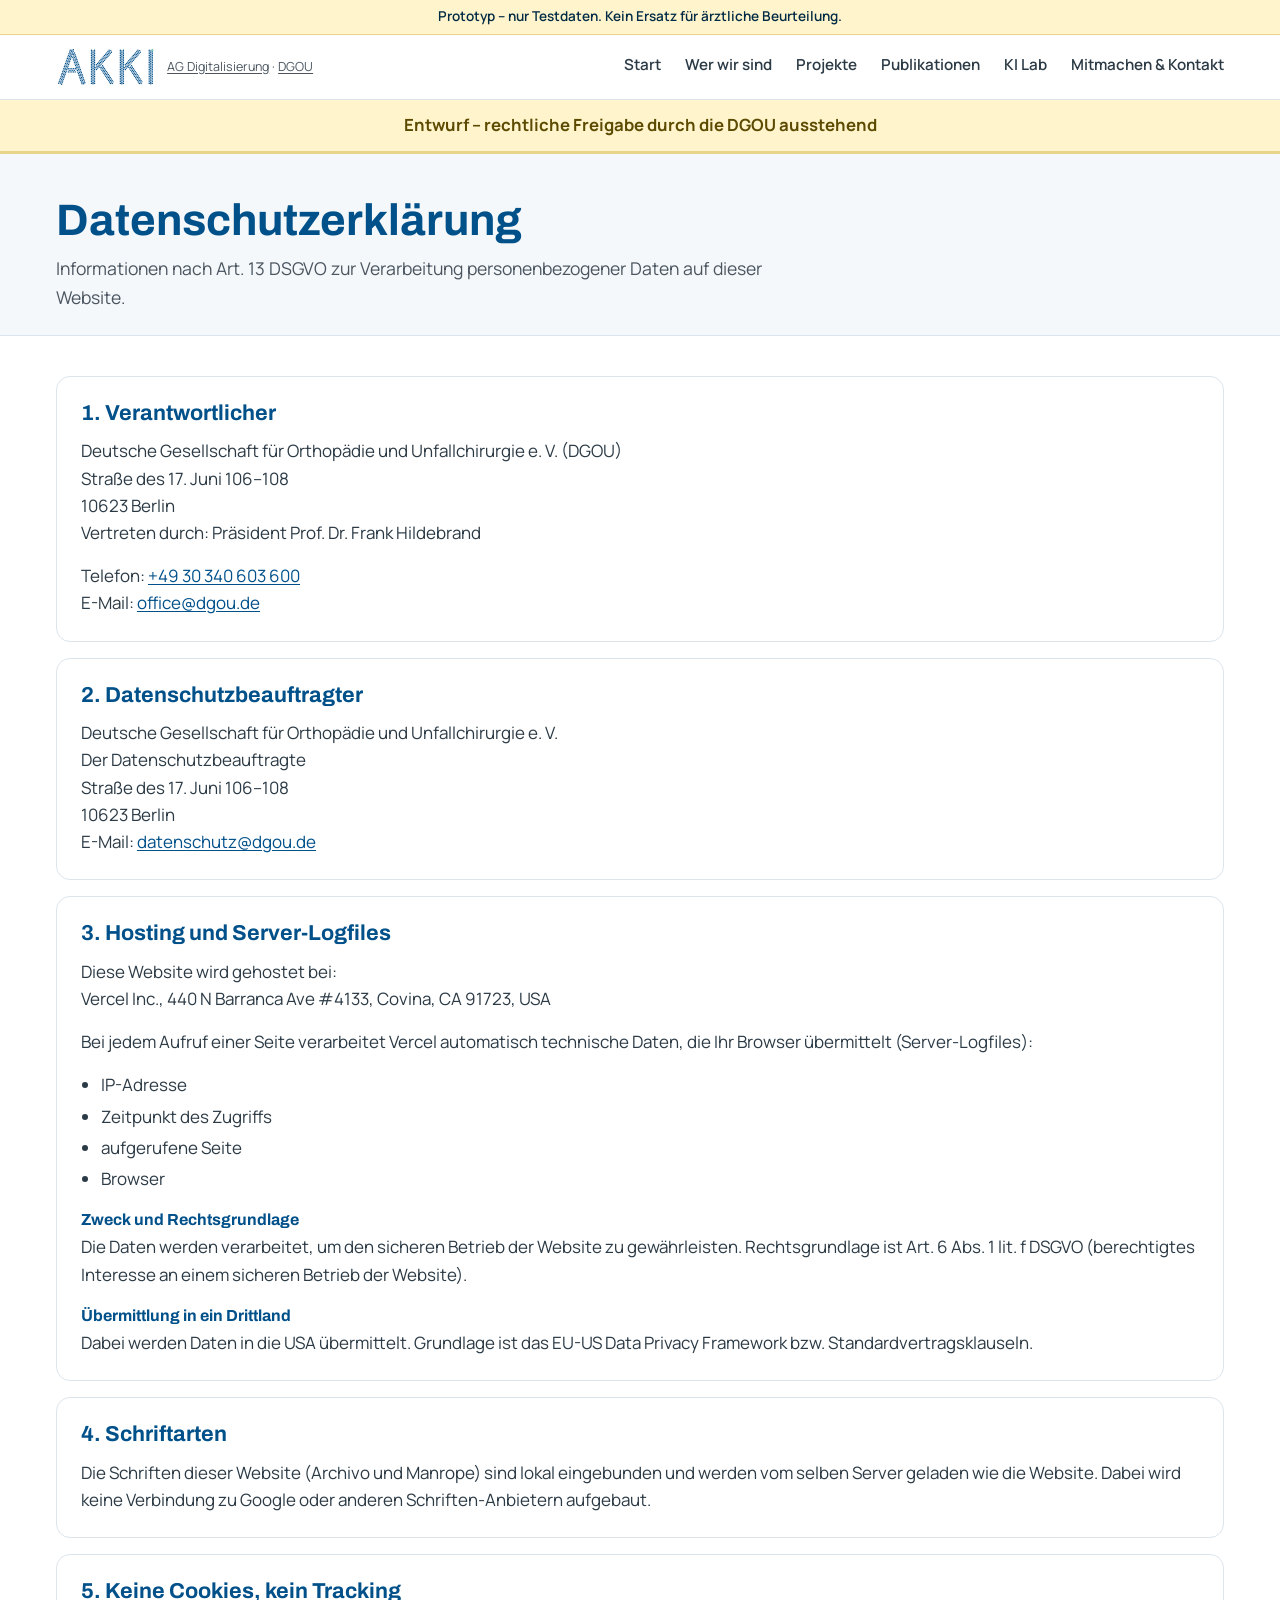
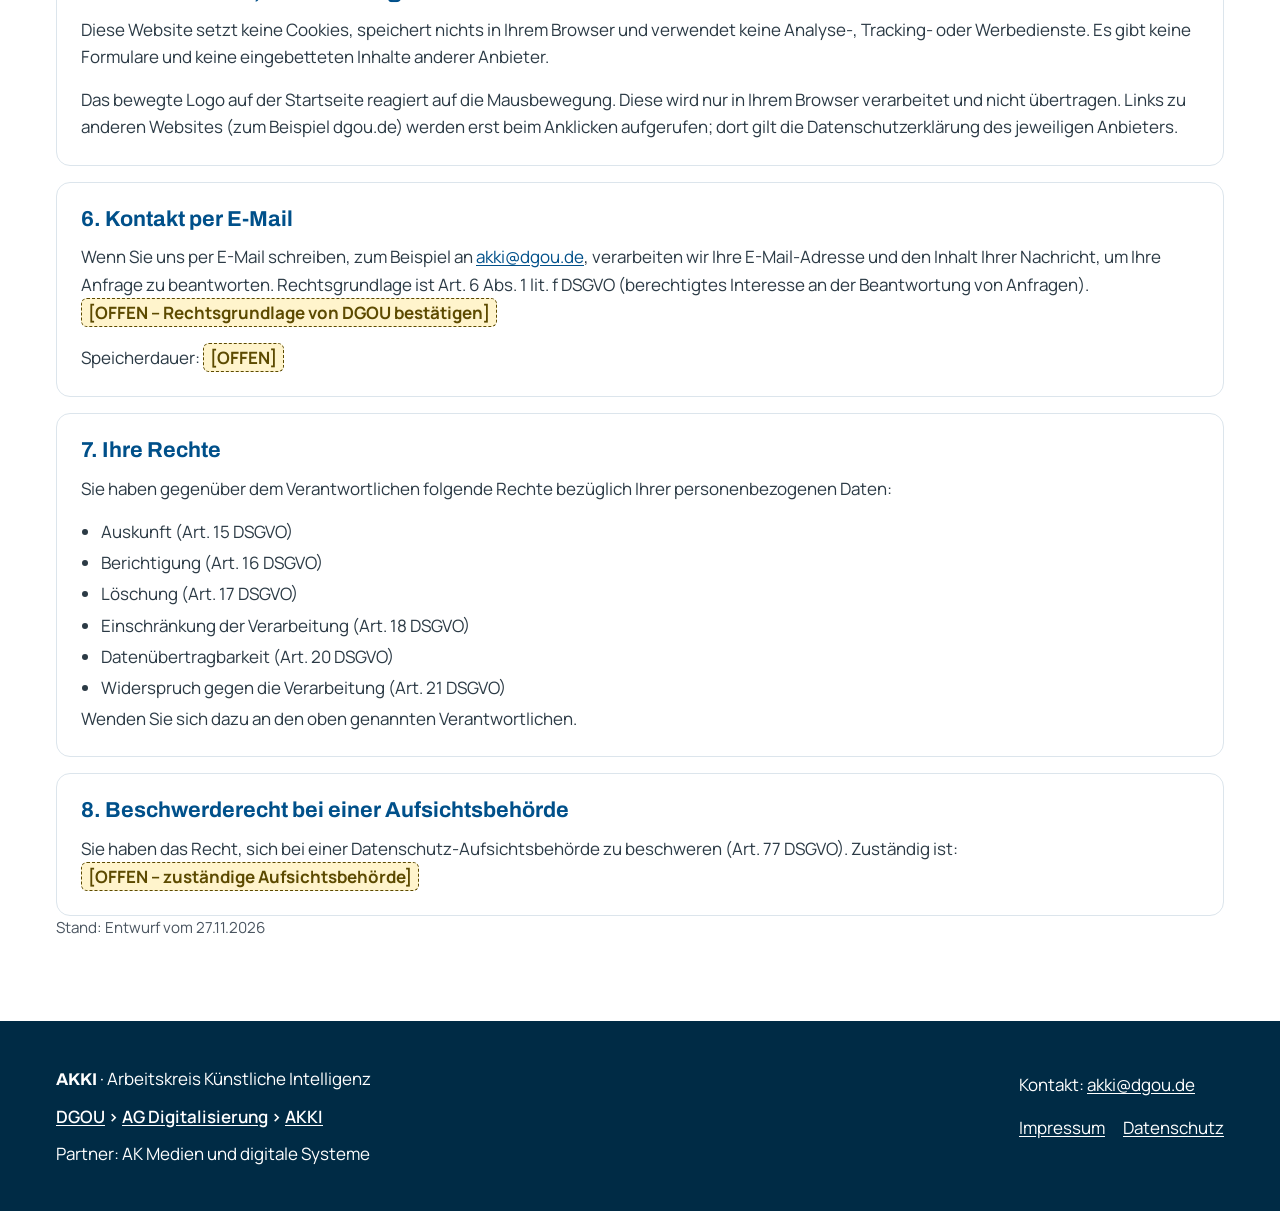
==== commit 1dde643e: "Block A: Seitenübergreifendes Design (Tokens, helle Navigation, layout.js, Wortmarke logo-nav.svg, K" ====
--- a/public/datenschutz.html
+++ b/public/datenschutz.html
@@ -12,27 +12,9 @@
 </head>
 <body>
 
-<div class="prototyp-hinweis" role="note">Prototyp – nur Testdaten. Kein Ersatz für ärztliche Beurteilung.</div>
-
-<nav class="nav" aria-label="Hauptnavigation">
-  <div class="container">
-    <div class="nav__marke">
-      <a class="nav__brand" href="index.html">
-        <img src="logo/logo-dunkel.svg" alt="AKKI – zur Startseite">
-      </a>
-      <p class="nav__zugehoerigkeit">Ein Arbeitskreis der <a href="https://www.digitalisierung-dgou.de/" target="_blank" rel="noopener">AG Digitalisierung</a> der <a href="https://dgou.de/" target="_blank" rel="noopener">DGOU</a></p>
-    </div>
-    <button class="nav__toggle" id="nav-toggle" aria-expanded="false" aria-controls="nav-links" aria-label="Menü öffnen">☰</button>
-    <ul class="nav__links" id="nav-links">
-      <li><a href="index.html">Start</a></li>
-      <li><a href="wer-wir-sind.html">Wer wir sind</a></li>
-      <li><a href="projekte.html">Projekte</a></li>
-      <li><a href="publikationen.html">Publikationen</a></li>
-      <li><a href="treffen.html">KI Lab</a></li>
-      <li><a href="mitmachen.html">Mitmachen/Kontakt</a></li>
-    </ul>
-  </div>
-</nav>
+<div id="seitenkopf" class="kopf-fix">
+  <div class="prototyp-hinweis" role="note">Prototyp – nur Testdaten. Kein Ersatz für ärztliche Beurteilung.</div>
+</div>
 
 <div class="entwurf-banner" role="note"><strong>Entwurf – rechtliche Freigabe durch die DGOU ausstehend</strong></div>
 
@@ -130,24 +112,9 @@
   </section>
 </main>
 
-<footer class="footer">
-  <div class="container">
-    <div>
-      <p><strong>AKKI</strong> · Arbeitskreis Künstliche Intelligenz</p>
-      <p class="footer__pfad"><a href="https://dgou.de/" target="_blank" rel="noopener">DGOU</a> › <a href="https://www.digitalisierung-dgou.de/" target="_blank" rel="noopener">AG Digitalisierung</a> › <a href="index.html">AKKI</a></p>
-      <p>Partner: AK Medien und digitale Systeme</p>
-    </div>
-    <div>
-      <p>Kontakt: <a data-kontakt-email></a></p>
-      <ul>
-        <li><a href="impressum.html">Impressum</a></li>
-        <li><a href="datenschutz.html" aria-current="page">Datenschutz</a></li>
-      </ul>
-    </div>
-  </div>
-</footer>
+<div id="seitenfuss"></div>
 
+<script src="layout.js"></script>
 <script src="kontakt.js"></script>
-<script src="menu.js"></script>
 </body>
 </html>
--- a/public/style.css
+++ b/public/style.css
@@ -1,5 +1,5 @@
-/* Gemeinsames Design aller AKKI-Seiten (Vorgaben: inhalte.md, "Schon festgelegt")
-   ALLE Farben und Schriften stehen hier oben als Variablen.
+/* Gemeinsames Design aller AKKI-Seiten (Vorgabe: ARBEITSAUFTRAG.md, Block A)
+   ALLE Farben, Abstände und Schriften stehen oben als Variablen.
    Für ein späteres offizielles DGOU-Design reicht es, diese Werte zu ändern. */
 
 /* Schriften lokal aus public/fonts (keine Verbindung zu Google).
@@ -26,229 +26,317 @@
 }
 
 :root {
-  /* Grundfarben (Palette laut inhalte.md, "Schon festgelegt") */
-  --bg: #FFFFFF;              /* Seitenhintergrund */
-  --kachel: #E6F5F1;          /* helle Kacheln und Karten */
-  --border: #DCE5EC;          /* Rahmen */
-  --dunkel: #002B45;          /* Kopf- und Fußzeile, Fließtext */
-  --haupt: #00508A;           /* Hauptfarbe: Überschriften, Links, Buttons */
-  --akzent: #008F83;          /* Linien, Hover, Kachel-Oberkanten (als Textfarbe zu wenig Kontrast) */
-  --link: var(--haupt);       /* Links und Text-Akzente auf Hell */
-  --mint: #78CBB9;            /* NUR Flächen und Logo, nie als Textfarbe auf Hell */
-
-  /* Abgeleitete Farben */
-  --text-auf-dunkel: #FFFFFF;          /* Schrift und Links auf dunklem Grund */
-  --text-auf-dunkel-leise: #C9D6E0;    /* Nebentexte auf dunklem Grund */
-  --text-fusszeile: #FFFFFF;           /* Schrift in der Fußzeile */
-  --text-leise: #4A5E70;               /* Hinweise auf Hell */
-  --text-neben: #33485C;               /* Beschreibungen auf Hell */
-  --linie-auf-dunkel: rgba(255,255,255,.12);   /* Trennlinien auf Navy */
-  --rahmen-knopf: rgba(255,255,255,.4);        /* Rahmen des Menü-Knopfs */
-  --schatten: rgba(0, 43, 69, .12);            /* Schatten beim Überfahren von Kacheln */
-
-  /* Markierungen */
-  --hinweis-bg: #FFF4CC;           /* Pflicht-Hinweis und "wird bestätigt" */
+  /* ---- Palette D (ARBEITSAUFTRAG A1) ---- */
+  --blau: #00508A;          /* Überschriften, Links, Primärtext-Akzente */
+  --petrol: #008F83;        /* Linien, Rahmen, Hover, Unterstreichung der aktiven Navigation */
+  --petrol-text: #007A70;   /* Petrol für Button-Füllung und Text: weiße Schrift 5,2:1 (#008F83 hätte nur 4,0:1) */
+  --petrol-dunkel: #00655D; /* Button beim Überfahren */
+  --mint: #78CBB9;          /* Logo, kleine Akzente, Badges (immer mit dunkler Schrift) */
+  --mint-hell: #E6F5F1;     /* sparsam: höchstens ein hervorgehobener Bereich pro Seite */
+  --weiss: #FFFFFF;         /* Seitenhintergrund und Standard-Kartenhintergrund */
+  --hell: #F5F8FA;          /* abwechselnde Abschnitte, Seitenköpfe */
+  --navy: #002B45;          /* Logo-Kachel, Footer */
+  --text: #2B3A45;          /* Fließtext */
+  --text-2: #4A5560;        /* Nebentext, Metadaten */
+  --rahmen: #DCE5EC;        /* Kartenrahmen, Trennlinien */
+
+  /* ---- Abstände (8 / 16 / 24 / 40 / 64) ---- */
+  --a1: 8px;
+  --a2: 16px;
+  --a3: 24px;
+  --a4: 40px;
+  --a5: 64px;
+
+  /* ---- Form und Raster ---- */
+  --radius: 14px;
+  --radius-klein: 6px;
+  --breite: 1200px;         /* maximale Inhaltsbreite */
+  --zeile: 70ch;            /* maximale Zeilenlänge für Fließtext */
+
+  /* ---- Schriften (lokal, siehe @font-face oben) ---- */
+  --font-heading: 'Archivo', system-ui, sans-serif;
+  --font-body: 'Manrope', system-ui, sans-serif;
+
+  /* ---- Auf dunklem Grund (Footer, Logo-Kachel) ---- */
+  --text-auf-dunkel: #FFFFFF;
+  --text-auf-dunkel-leise: #C9D6E0;
+  --linie-auf-dunkel: rgba(255, 255, 255, .14);
+
+  /* ---- Markierungen und Zustände ---- */
+  --hinweis-bg: #FFF4CC;    /* Pflicht-Hinweis, Entwurf-Banner */
   --hinweis-rahmen: #E8D58A;
   --hinweis-text: #5C4A00;
-  --folgt-bg: #EEF3F7;             /* "Text folgt" */
+  --folgt-bg: #EEF3F7;
   --folgt-rahmen: #9AAFC0;
-  --fehler: #A3262A;               /* Fehlermeldungen */
-
-  /* Tastatur-Fokus (mind. 3:1 Kontrast zum Hintergrund) */
-  --fokus: #00508A;                /* auf hellem Grund */
-  --fokus-auf-dunkel: #FFFFFF;     /* auf dunklem Grund */
-
-  /* Form */
-  --radius: 14px;
-  --radius-klein: 6px;
-
-  /* Schriften (lokal, siehe @font-face oben) */
-  --font-heading: 'Archivo', system-ui, sans-serif;
-  --font-body: 'Manrope', system-ui, sans-serif;
-}
+  --fehler: #A3262A;
+  --schatten: rgba(0, 43, 69, .12);
+  --fokus: #00508A;         /* Tastatur-Fokus auf hellem Grund (mind. 3:1) */
+  --fokus-auf-dunkel: #FFFFFF;
+
+  /* ---- Status-Badges (Text immer gut lesbar) ---- */
+  --badge-idee-bg: #FFFFFF;      --badge-idee-text: #2B3A45;
+  --badge-planung-bg: #E3ECF3;   --badge-planung-text: #00395F;
+  --badge-laufend-bg: #78CBB9;   --badge-laufend-text: #002B45;
+  --badge-fertig-bg: #E4EAEF;    --badge-fertig-text: #2B3A45;
+  --badge-publiziert-bg: #00508A; --badge-publiziert-text: #FFFFFF;
+
+  /* ---- Alte Namen (Smart Editor und ältere Teile verwenden sie noch) ---- */
+  --bg: var(--weiss);
+  --kachel: var(--weiss);
+  --border: var(--rahmen);
+  --dunkel: var(--text);
+  --haupt: var(--blau);
+  --akzent: var(--petrol);
+  --link: var(--blau);
+  --text-leise: var(--text-2);
+  --text-neben: var(--text-2);
+}
+
+/* =============== Grundlagen =============== */
 * { box-sizing: border-box; }
+html { scroll-padding-top: 130px; }
 html, body { margin: 0; }
 body {
-  background: var(--bg);
-  color: var(--dunkel);
+  background: var(--weiss);
+  color: var(--text);
   font-family: var(--font-body);
   font-size: 1.0625rem;
   line-height: 1.6;
 }
-h1, h2, h3 { font-family: var(--font-heading); color: var(--haupt); line-height: 1.2; margin: 0 0 .5em; }
-a { color: var(--link); text-underline-offset: 2px; }
-a:hover { text-decoration-color: var(--akzent); text-decoration-thickness: 2px; }
-a:focus-visible, button:focus-visible { outline: 3px solid var(--fokus); outline-offset: 2px; }
-.nav :focus-visible, .hero :focus-visible, .seitenkopf :focus-visible, .footer :focus-visible { outline-color: var(--fokus-auf-dunkel); }
-.container { max-width: 1080px; margin: 0 auto; padding: 0 16px; }
-
-/* Pflicht-Hinweis, immer sichtbar */
+h1, h2, h3 { font-family: var(--font-heading); color: var(--blau); line-height: 1.2; margin: 0 0 .5em; }
+h1 { font-size: clamp(1.9rem, 1.2rem + 2.6vw, 2.75rem); }
+h2 { font-size: clamp(1.45rem, 1.1rem + 1.4vw, 1.9rem); }
+h3 { font-size: 1.15rem; }
+p { margin: 0 0 var(--a2); }
+a { color: var(--blau); text-underline-offset: 2px; }
+a:hover { text-decoration-color: var(--petrol); text-decoration-thickness: 2px; }
+:focus-visible { outline: 3px solid var(--fokus); outline-offset: 2px; }
+.footer :focus-visible, .hero :focus-visible, .logo-kachel :focus-visible { outline-color: var(--fokus-auf-dunkel); }
+.container { max-width: var(--breite); margin: 0 auto; padding: 0 var(--a2); }
+.prosa, .einstieg p { max-width: var(--zeile); }
+.sr-only { position: absolute; width: 1px; height: 1px; overflow: hidden; clip: rect(0 0 0 0); white-space: nowrap; }
+
+.skip-link { position: absolute; left: var(--a2); top: -60px; z-index: 100; background: var(--blau); color: var(--text-auf-dunkel); padding: var(--a1) var(--a2); border-radius: var(--radius-klein); font-weight: 700; }
+.skip-link:focus { top: var(--a1); }
+
+/* =============== Kopf: Pflicht-Hinweis und Navigation (eine Komponente, layout.js) =============== */
+.kopf-fix { position: sticky; top: 0; z-index: 50; background: var(--weiss); }
 .prototyp-hinweis {
-  position: sticky; top: 0; z-index: 20;
-  background: var(--hinweis-bg); color: var(--dunkel);
+  background: var(--hinweis-bg); color: var(--navy);
   border-bottom: 1px solid var(--hinweis-rahmen);
   font-size: .85rem; font-weight: 600; text-align: center;
-  padding: 6px 16px;
-}
-
-/* Navigation */
-.nav { background: var(--dunkel); color: var(--text-auf-dunkel); }
-.nav .container { display: flex; align-items: center; justify-content: space-between; gap: 16px; min-height: 64px; flex-wrap: wrap; padding-top: 6px; padding-bottom: 6px; }
-.nav__marke { display: flex; align-items: center; gap: 14px; flex-wrap: wrap; }
+  padding: 6px var(--a2);
+}
+.nav { background: var(--weiss); border-bottom: 1px solid var(--rahmen); }
+.nav__innen { display: flex; align-items: center; justify-content: space-between; gap: var(--a2); min-height: 64px; flex-wrap: wrap; padding-top: 6px; padding-bottom: 6px; }
+.nav__marke { display: flex; align-items: center; gap: 12px; }
 .nav__brand { display: flex; align-items: center; }
-.nav__brand img { height: 48px; width: auto; display: block; }
-.nav__zugehoerigkeit { margin: 0; font-size: .78rem; line-height: 1.35; color: var(--text-auf-dunkel-leise); max-width: 190px; }
-.nav__zugehoerigkeit a { color: var(--text-auf-dunkel); text-decoration: underline; display: inline-block; padding: 4px 0; }
-.nav__toggle { display: none; background: none; border: 1px solid var(--rahmen-knopf); color: var(--text-auf-dunkel); border-radius: 8px; font-size: 1.2rem; padding: 4px 10px; cursor: pointer; }
-.nav__links { list-style: none; display: flex; gap: 22px; margin: 0; padding: 0; }
-.nav__links a { color: var(--text-auf-dunkel); text-decoration: none; font-weight: 600; font-size: .95rem; padding: 6px 0; border-bottom: 2px solid transparent; }
-.nav__links a:hover, .nav__links a[aria-current="page"] { border-bottom-color: var(--akzent); }
-
-/* Kopfbereich Startseite mit lebendem Logo */
-.hero { background: var(--dunkel); border-top: 1px solid var(--linie-auf-dunkel); }
-.hero canvas { display: block; width: 100%; height: 260px; background: var(--dunkel); border-radius: var(--radius); }
-.hero__text { padding: 8px 0 44px; max-width: 820px; }
+.nav__brand img { height: 40px; width: auto; display: block; }
+.nav__zusatz { margin: 0; font-size: .78rem; line-height: 1.3; color: var(--text-2); white-space: nowrap; }
+.nav__zusatz a { color: var(--text-2); display: inline-block; padding: 4px 0; }
+.nav__toggle { display: none; background: var(--weiss); border: 1px solid var(--blau); color: var(--blau); border-radius: var(--radius-klein); font-size: 1.3rem; line-height: 1; width: 44px; height: 44px; cursor: pointer; }
+.nav__links { list-style: none; display: flex; gap: var(--a3); margin: 0; padding: 0; }
+.nav__links a { color: var(--text); text-decoration: none; font-weight: 600; font-size: .95rem; padding: 8px 0; border-bottom: 3px solid transparent; display: inline-block; }
+.nav__links a:hover { color: var(--blau); border-bottom-color: var(--petrol); }
+.nav__links a[aria-current="page"] { color: var(--petrol-text); border-bottom-color: var(--petrol); }
+
+/* =============== Seitenkopf der Unterseiten (hell, kompakt) =============== */
+.seitenkopf { background: var(--hell); border-bottom: 1px solid var(--rahmen); padding: var(--a4) 0 var(--a3); }
+.seitenkopf h1 { margin: 0; }
+.seitenkopf p { margin: var(--a1) 0 0; max-width: var(--zeile); color: var(--text-2); font-size: 1.1rem; }
+
+/* =============== Startseiten-Kopf (wird in Block C neu gebaut) =============== */
+.hero { background: var(--navy); }
+.hero canvas { display: block; width: 100%; height: 260px; background: var(--navy); border-radius: var(--radius); }
+.hero__text { padding: var(--a1) 0 var(--a4); max-width: 820px; }
 .hero__text h1 { color: var(--text-auf-dunkel); font-size: clamp(1.7rem, 4.5vw, 2.6rem); margin-bottom: 12px; }
-.hero__text p { color: var(--text-auf-dunkel-leise); font-size: 1.15rem; margin: 0 0 24px; max-width: 680px; }
-.hero .knopf { border-color: var(--akzent); }
-
-/* Buttons und Pfeil-Links (alle Seiten) */
+.hero__text p { color: var(--text-auf-dunkel-leise); font-size: 1.15rem; margin: 0 0 var(--a3); max-width: 680px; }
+.logo-kachel { background: var(--navy); border-radius: var(--radius); overflow: hidden; }
+.logo-kachel canvas { display: block; width: 100%; height: 260px; }
+
+/* =============== Abschnitte =============== */
+main section { padding: var(--a4) 0; }
+main section + section { padding-top: 0; }
+main section.abschnitt--hell { background: var(--hell); padding-top: var(--a4); padding-bottom: var(--a4); }
+main section.abschnitt--hell + section { padding-top: var(--a4); }
+main section.abschnitt--mint { background: var(--mint-hell); padding-top: var(--a4); padding-bottom: var(--a4); }
+main section.abschnitt--mint + section { padding-top: var(--a4); }
+.abschnitt-kopf { display: flex; flex-wrap: wrap; justify-content: space-between; align-items: baseline; gap: 4px var(--a2); }
+.einstieg p { font-size: 1.15rem; }
+.einstieg__zielgruppe { color: var(--text-2); }
+.hinweis { color: var(--text-2); font-size: .95rem; }
+
+/* Platzhalter-Markierungen (verschwinden Block für Block, siehe ARBEITSAUFTRAG 0.2) */
+.text-folgt { display: inline-block; background: var(--folgt-bg); border: 1px dashed var(--folgt-rahmen); color: var(--text-2); border-radius: var(--radius-klein); padding: 1px 8px; font-size: .9em; font-weight: 600; }
+.bestaetigen { display: inline-block; background: var(--hinweis-bg); border: 1px solid var(--hinweis-rahmen); color: var(--hinweis-text); border-radius: var(--radius-klein); padding: 0 7px; font-size: .78em; font-weight: 700; vertical-align: middle; }
+.entwurf-banner { background: var(--hinweis-bg); color: var(--hinweis-text); border-bottom: 3px solid var(--hinweis-rahmen); text-align: center; padding: 12px var(--a2); font-size: 1.05rem; }
+.offen { display: inline-block; background: var(--hinweis-bg); border: 1px dashed var(--hinweis-text); color: var(--hinweis-text); border-radius: var(--radius-klein); padding: 0 6px; font-weight: 700; }
+
+/* =============== Buttons (überall gleich) =============== */
 .knopfreihe { display: flex; flex-wrap: wrap; gap: 12px; align-items: center; }
 .knopf {
-  display: inline-block; font: 700 1rem var(--font-body); text-decoration: none; cursor: pointer;
-  color: var(--text-auf-dunkel); background: var(--haupt);
-  border: 2px solid var(--haupt); border-radius: var(--radius-klein); padding: 10px 20px;
-}
-.knopf:hover { border-color: var(--akzent); text-decoration: underline; text-decoration-color: var(--akzent); text-underline-offset: 3px; }
-.knopf--hell { background: var(--text-auf-dunkel); color: var(--haupt); border-color: var(--text-auf-dunkel); }
+  display: inline-block; font: 700 1rem var(--font-body); text-decoration: none; cursor: pointer; text-align: center;
+  color: var(--text-auf-dunkel); background: var(--petrol-text);
+  border: 2px solid var(--petrol-text); border-radius: var(--radius-klein); padding: 10px 20px; min-height: 44px;
+}
+.knopf:hover { background: var(--petrol-dunkel); border-color: var(--petrol-dunkel); text-decoration: underline; text-decoration-color: var(--mint); text-underline-offset: 3px; }
+.knopf--sekundaer, .knopf--rand { background: var(--weiss); color: var(--petrol-text); border-color: var(--petrol-text); }
+.knopf--sekundaer:hover, .knopf--rand:hover { background: var(--mint-hell); color: var(--petrol-dunkel); border-color: var(--petrol-dunkel); text-decoration-color: var(--petrol); }
+.knopf--hell { background: var(--weiss); color: var(--blau); border-color: var(--weiss); }
+.knopf--hell:hover { background: var(--mint-hell); color: var(--blau); border-color: var(--mint-hell); }
 .pfeil-link { font-weight: 700; text-decoration: none; display: inline-block; padding: 4px 0; }
 .pfeil-link::after { content: " →"; }
 .pfeil-link:hover { text-decoration: underline; }
 
-/* Seitenkopf der Unterseiten */
-.seitenkopf { background: var(--dunkel); color: var(--text-fusszeile); padding: 36px 0 32px; border-top: 1px solid var(--linie-auf-dunkel); }
-.seitenkopf h1 { color: var(--text-auf-dunkel); margin: 0; font-size: clamp(1.8rem, 5vw, 2.4rem); }
-.seitenkopf p { margin: 8px 0 0; max-width: 720px; color: var(--text-auf-dunkel-leise); }
-
-/* Inhalt */
-main section { padding: 40px 0; }
-main section + section { padding-top: 0; }
-.einstieg p { max-width: 720px; font-size: 1.15rem; }
-.text-folgt { display: inline-block; background: var(--folgt-bg); border: 1px dashed var(--folgt-rahmen); color: var(--text-leise); border-radius: var(--radius-klein); padding: 1px 8px; font-size: .9em; font-weight: 600; }
-.bestaetigen { display: inline-block; background: var(--hinweis-bg); border: 1px solid var(--hinweis-rahmen); color: var(--hinweis-text); border-radius: var(--radius-klein); padding: 0 7px; font-size: .78em; font-weight: 700; vertical-align: middle; }
-.hinweis { color: var(--text-leise); font-size: .95rem; }
-
-/* Rechtstexte (Impressum, Datenschutz) */
-.entwurf-banner { background: var(--hinweis-bg); color: var(--hinweis-text); border-bottom: 3px solid var(--hinweis-rahmen); text-align: center; padding: 12px 16px; font-size: 1.05rem; }
-.offen { display: inline-block; background: var(--hinweis-bg); border: 1px dashed var(--hinweis-text); color: var(--hinweis-text); border-radius: var(--radius-klein); padding: 0 6px; font-weight: 700; }
-.rechtstext .karte h3 { font-size: 1rem; margin: 18px 0 4px; }
-.rechtstext .karte p, .rechtstext .karte ul { margin-top: 0; }
-.rechtstext a { overflow-wrap: anywhere; }
-
-.karte { background: var(--kachel); border: 1px solid var(--border); border-radius: var(--radius); padding: 24px; }
-.karte + .karte { margin-top: 16px; }
+/* =============== Karten (weiß, Rahmen) =============== */
+.karte, .kachel, .aktuell-karte, .archiv-karte { background: var(--weiss); border: 1px solid var(--rahmen); border-radius: var(--radius); padding: var(--a3); }
+.karte + .karte { margin-top: var(--a2); }
 .karte h2 { font-size: 1.35rem; }
 .karte h3 { font-size: 1.1rem; }
-.karte > :last-child { margin-bottom: 0; }
+.karte > :last-child, .kachel > :last-child, .aktuell-karte > :last-child { margin-bottom: 0; }
 .liste { margin: 0; padding-left: 1.2em; }
 .liste li { margin: 4px 0; }
 
-.kacheln { display: grid; grid-template-columns: repeat(3, 1fr); gap: 20px; margin-top: 24px; }
-.kachel { background: var(--kachel); border: 1px solid var(--border); border-radius: var(--radius); padding: 24px; border-top: 4px solid var(--akzent); }
+.kacheln { display: grid; grid-template-columns: repeat(3, 1fr); gap: var(--a3); margin-top: var(--a3); }
+.kacheln--zwei { grid-template-columns: repeat(2, 1fr); }
+.kachel { border-top: 4px solid var(--petrol); }
 .kachel h3 { font-size: 1.15rem; }
-.kachel > :last-child { margin-bottom: 0; }
-.kachel__nr { display: inline-block; font-family: var(--font-heading); font-weight: 700; color: var(--link); font-size: .9rem; margin-bottom: 8px; }
-.kacheln--zwei { grid-template-columns: repeat(2, 1fr); }
-.einstieg__zielgruppe { color: var(--text-neben); }
-
-/* Klickbare Kacheln mit Linien-Icon (Startseite) */
+.kachel__nr { display: inline-block; font-family: var(--font-heading); font-weight: 700; color: var(--blau); font-size: .9rem; margin-bottom: var(--a1); }
 .kachel--link { position: relative; transition: box-shadow .15s; }
 .kachel--link:hover { box-shadow: 0 4px 16px var(--schatten); }
 .kachel--link h3 a { text-decoration: none; }
 .kachel--link h3 a::after { content: ""; position: absolute; inset: 0; border-radius: var(--radius); }
-.kachel--link:hover h3 a { text-decoration: underline; text-decoration-color: var(--akzent); }
-.kachel__icon { width: 36px; height: 36px; margin-bottom: 10px; fill: none; stroke: var(--haupt); stroke-width: 1.6; stroke-linecap: round; stroke-linejoin: round; }
-
-/* Aktuelles */
-.aktuell-karte { background: var(--kachel); border: 1px solid var(--border); border-left: 4px solid var(--akzent); border-radius: var(--radius); padding: 22px 24px; }
+.kachel--link:hover h3 a { text-decoration: underline; text-decoration-color: var(--petrol); }
+
+/* Icons: einheitliche Linien-Icons (lokal als SVG im HTML, Farbe über currentColor möglich) */
+.icon, .kachel__icon { width: 36px; height: 36px; margin-bottom: 10px; fill: none; stroke: var(--blau); stroke-width: 1.6; stroke-linecap: round; stroke-linejoin: round; flex: none; }
+
+/* ---- Projektkarte: Kategorie klein oben, farbiger Status-Badge ---- */
+.projekt-karte { background: var(--weiss); border: 1px solid var(--rahmen); border-radius: var(--radius); padding: var(--a3); display: flex; flex-direction: column; gap: 6px; }
+.projekt-karte__kategorie { font-size: .75rem; font-weight: 700; text-transform: uppercase; letter-spacing: .07em; color: var(--text-2); margin: 0; }
+.projekt-karte h3 { margin: 0; }
+.projekt-karte p { margin: 0; }
+.projekt-karte__meta { font-size: .95rem; color: var(--text-2); }
+.badge { display: inline-block; align-self: flex-start; font-size: .8rem; font-weight: 700; line-height: 1.4; border-radius: 999px; padding: 2px 12px; border: 1px solid transparent; }
+.badge--idee { background: var(--badge-idee-bg); color: var(--badge-idee-text); border: 1px dashed var(--text-2); }
+.badge--planung { background: var(--badge-planung-bg); color: var(--badge-planung-text); }
+.badge--laufend { background: var(--badge-laufend-bg); color: var(--badge-laufend-text); }
+.badge--abgeschlossen { background: var(--badge-fertig-bg); color: var(--badge-fertig-text); }
+.badge--publiziert { background: var(--badge-publiziert-bg); color: var(--badge-publiziert-text); }
+
+/* ---- Publikationseintrag: kompakte Listenzeile, kein Kasten ---- */
+.pub-liste { list-style: none; margin: 0; padding: 0; }
+.pub-eintrag { padding: var(--a2) 0; border-bottom: 1px solid var(--rahmen); }
+.pub-eintrag:last-child { border-bottom: 0; }
+.pub-eintrag__titel { font-family: var(--font-heading); font-weight: 700; color: var(--blau); font-size: 1.1rem; line-height: 1.3; margin: 0 0 4px; }
+.pub-eintrag__autoren, .pub-eintrag__meta { margin: 0; color: var(--text-2); font-size: .95rem; }
+.pub-eintrag__aktionen { display: flex; flex-wrap: wrap; gap: 4px var(--a2); align-items: center; margin-top: var(--a1); font-size: .95rem; }
+.pub-eintrag__aktionen button { font: 600 .95rem var(--font-body); color: var(--blau); background: none; border: 0; padding: 4px 0; min-height: 32px; cursor: pointer; text-decoration: underline; text-underline-offset: 2px; }
+
+/* ---- Veranstaltungskarte: links Datumsblock, rechts Inhalt ---- */
+.veranstaltung { display: grid; grid-template-columns: 76px 1fr; gap: var(--a2); background: var(--weiss); border: 1px solid var(--rahmen); border-radius: var(--radius); padding: var(--a2) var(--a3) var(--a2) var(--a2); }
+.datumsblock { display: flex; flex-direction: column; align-items: center; justify-content: center; text-align: center; background: var(--mint-hell); border-radius: var(--radius-klein); padding: var(--a1) 0; color: var(--petrol-text); line-height: 1.1; }
+.datumsblock__tag { font-family: var(--font-heading); font-weight: 800; font-size: 1.9rem; }
+.datumsblock__monat { font-size: .8rem; font-weight: 700; text-transform: uppercase; letter-spacing: .06em; }
+.veranstaltung h3 { margin: 0 0 4px; }
+.veranstaltung p { margin: 0 0 6px; color: var(--text-2); }
+.tags { display: flex; flex-wrap: wrap; gap: 6px; margin-top: 6px; }
+
+/* ---- Personenkarte: Foto nur wenn freigegeben, sonst Initialen-Kreis ---- */
+.person-karte { background: var(--weiss); border: 1px solid var(--rahmen); border-radius: var(--radius); padding: var(--a3); display: flex; gap: var(--a2); align-items: flex-start; }
+.initialen { flex: none; width: 56px; height: 56px; border-radius: 50%; background: var(--mint); color: var(--navy); display: flex; align-items: center; justify-content: center; font-family: var(--font-heading); font-weight: 800; font-size: 1.2rem; }
+.person-karte h3 { margin: 0 0 2px; }
+.person-karte p { margin: 0; color: var(--text-2); font-size: .95rem; }
+
+/* =============== Aktuelles, KI Lab (bestehende Bausteine, weiße Karten) =============== */
+.aktuell-karte { border-left: 4px solid var(--petrol); padding: 22px var(--a3); }
 .aktuell-karte h3 { font-size: 1.2rem; margin-bottom: 4px; }
-.aktuell-karte__art { display: inline-block; font-size: .8rem; font-weight: 700; text-transform: uppercase; letter-spacing: .06em; color: var(--link); margin-bottom: 6px; }
-.aktuell-karte__wann { font-weight: 600; margin: 0 0 8px; }
-.aktuell-karte > :last-child { margin-bottom: 0; }
-
-/* Aus dem KI Lab */
-.abschnitt-kopf { display: flex; flex-wrap: wrap; justify-content: space-between; align-items: baseline; gap: 4px 16px; }
-.termin-karten { display: grid; grid-template-columns: repeat(3, 1fr); gap: 16px; margin-top: 16px; }
-.termin-karte { display: flex; flex-direction: column; gap: 4px; text-decoration: none; color: var(--dunkel); background: var(--bg); border: 1px solid var(--border); border-top: 4px solid var(--akzent); border-radius: var(--radius); padding: 18px 20px; transition: box-shadow .15s; }
+.aktuell-karte__art { display: inline-block; font-size: .8rem; font-weight: 700; text-transform: uppercase; letter-spacing: .06em; color: var(--petrol-text); margin-bottom: 6px; }
+.aktuell-karte__wann { font-weight: 600; margin: 0 0 var(--a1); }
+
+.termin-karten { display: grid; grid-template-columns: repeat(3, 1fr); gap: var(--a2); margin-top: var(--a2); }
+.termin-karte { display: flex; flex-direction: column; gap: 4px; text-decoration: none; color: var(--text); background: var(--weiss); border: 1px solid var(--rahmen); border-top: 4px solid var(--petrol); border-radius: var(--radius); padding: 18px 20px; transition: box-shadow .15s; }
 .termin-karte:hover { box-shadow: 0 4px 16px var(--schatten); }
-.termin-karte:hover .termin-karte__titel { text-decoration: underline; text-decoration-color: var(--akzent); }
-.termin-karte__datum { font-family: var(--font-heading); font-weight: 700; color: var(--link); font-size: .95rem; }
-.termin-karte__titel { font-family: var(--font-heading); font-weight: 700; color: var(--haupt); font-size: 1.1rem; line-height: 1.3; }
-.termin-karte__text { color: var(--text-neben); font-size: .95rem; }
-
+.termin-karte:hover .termin-karte__titel { text-decoration: underline; text-decoration-color: var(--petrol); }
 .termin-karte__kopf { display: flex; flex-wrap: wrap; align-items: center; gap: 6px 10px; }
-.kategorie { display: inline-block; font-size: .78rem; font-weight: 700; color: var(--haupt); background: var(--bg); border: 1px solid var(--akzent); border-radius: 999px; padding: 1px 10px; }
-
-/* Seite "KI Lab" */
-.sr-only { position: absolute; width: 1px; height: 1px; overflow: hidden; clip: rect(0 0 0 0); white-space: nowrap; }
-.knopf--rand { background: transparent; color: var(--haupt); border-color: var(--haupt); }
-.naechster-termin__datum { font-family: var(--font-heading); font-weight: 700; font-size: 1.35rem; color: var(--haupt); margin: 0; }
-.naechster-termin__zeit { margin: 0 0 12px; color: var(--text-neben); }
+.termin-karte__datum { font-family: var(--font-heading); font-weight: 700; color: var(--petrol-text); font-size: .95rem; }
+.termin-karte__titel { font-family: var(--font-heading); font-weight: 700; color: var(--blau); font-size: 1.1rem; line-height: 1.3; }
+.termin-karte__text { color: var(--text-2); font-size: .95rem; }
+.kategorie { display: inline-block; font-size: .78rem; font-weight: 700; color: var(--navy); background: var(--mint-hell); border: 1px solid var(--mint); border-radius: 999px; padding: 1px 10px; }
+
+.naechster-termin__datum { font-family: var(--font-heading); font-weight: 700; font-size: 1.35rem; color: var(--blau); margin: 0; }
+.naechster-termin__zeit { margin: 0 0 12px; color: var(--text-2); }
 .naechster-termin__thema { font-weight: 700; margin: 0 0 4px; }
-.naechster-termin__referent { margin: 0 0 4px; color: var(--text-neben); }
-.naechster-termin .knopfreihe { margin-top: 16px; }
+.naechster-termin__referent { margin: 0 0 4px; color: var(--text-2); }
+.naechster-termin .knopfreihe { margin-top: var(--a2); }
 .archiv-werkzeuge { display: flex; flex-wrap: wrap; gap: 12px 20px; align-items: center; margin: 12px 0 20px; }
 .suchfeld { flex: 1 1 260px; }
-.suchfeld input { width: 100%; font: 400 1rem var(--font-body); color: var(--dunkel); background: var(--bg); border: 1px solid var(--text-leise); border-radius: var(--radius-klein); padding: 10px 12px; }
+.suchfeld input { width: 100%; font: 400 1rem var(--font-body); color: var(--text); background: var(--weiss); border: 1px solid var(--text-2); border-radius: var(--radius-klein); padding: 10px 12px; min-height: 44px; }
 .suchfeld input:focus { outline: 3px solid var(--fokus); outline-offset: 1px; }
-.filter { display: flex; flex-wrap: wrap; gap: 8px; }
-.filter-knopf { font: 600 .95rem var(--font-body); color: var(--haupt); background: var(--bg); border: 1px solid var(--haupt); border-radius: 999px; padding: 6px 14px; cursor: pointer; min-height: 36px; }
-.filter-knopf:hover { border-color: var(--akzent); }
-.filter-knopf[aria-pressed="true"] { background: var(--haupt); color: var(--text-auf-dunkel); }
-.archiv-karten { display: grid; grid-template-columns: repeat(3, 1fr); gap: 16px; }
-@media (max-width: 1000px) { .archiv-karten, .termin-karten { grid-template-columns: repeat(2, 1fr); } }
-.archiv-karte { background: var(--kachel); border: 1px solid var(--border); border-top: 4px solid var(--akzent); border-radius: var(--radius); padding: 18px 20px; display: flex; flex-direction: column; gap: 6px; }
+.filter { display: flex; flex-wrap: wrap; gap: var(--a1); }
+.filter-knopf { font: 600 .95rem var(--font-body); color: var(--blau); background: var(--weiss); border: 1px solid var(--blau); border-radius: 999px; padding: 6px 14px; cursor: pointer; min-height: 36px; }
+.filter-knopf:hover { border-color: var(--petrol); background: var(--mint-hell); }
+.filter-knopf[aria-pressed="true"] { background: var(--blau); color: var(--text-auf-dunkel); }
+.archiv-karten { display: grid; grid-template-columns: repeat(3, 1fr); gap: var(--a2); }
+.archiv-karte { border-top: 4px solid var(--petrol); padding: 18px 20px; display: flex; flex-direction: column; gap: 6px; }
 .archiv-karte__titel { font-size: 1.1rem; margin: 2px 0 0; }
 .archiv-karte__referent { margin: 0; font-weight: 600; }
-.archiv-karte__text { margin: 0; color: var(--text-neben); }
-
-/* Mitmachen-Kasten (Mint nur als Fläche, Schrift dunkel) */
-.mitmachen-kasten { background: var(--mint); color: var(--dunkel); border-radius: var(--radius); padding: 28px; display: flex; flex-wrap: wrap; justify-content: space-between; align-items: center; gap: 16px 32px; }
-.mitmachen-kasten h2 { color: var(--dunkel); margin-bottom: 6px; }
+.archiv-karte__text { margin: 0; color: var(--text-2); }
+
+/* Mitmachen-Band: der eine hervorgehobene Bereich pro Seite (Mint-hell) */
+.mitmachen-kasten { background: var(--mint-hell); color: var(--text); border: 1px solid var(--mint); border-radius: var(--radius); padding: var(--a3) 28px; display: flex; flex-wrap: wrap; justify-content: space-between; align-items: center; gap: var(--a2) var(--a4); }
+.mitmachen-kasten h2 { margin-bottom: 6px; }
 .mitmachen-kasten p { margin: 0; }
-.mitmachen-kasten .pfeil-link { color: var(--dunkel); }
-
-/* Terminliste */
+
+/* Alte Terminliste (Seite Wer wir sind/Treffen Altlast) */
 .termine { list-style: none; margin: 0; padding: 0; }
-.termine li { display: grid; grid-template-columns: 130px 1fr; gap: 4px 16px; padding: 14px 0; border-bottom: 1px solid var(--border); }
+.termine li { display: grid; grid-template-columns: 130px 1fr; gap: 4px var(--a2); padding: 14px 0; border-bottom: 1px solid var(--rahmen); }
 .termine li:last-child { border-bottom: 0; }
-.termine .datum { font-family: var(--font-heading); font-weight: 700; color: var(--link); }
+.termine .datum { font-family: var(--font-heading); font-weight: 700; color: var(--petrol-text); }
 .termine .titel { font-weight: 700; }
-.termine .beschreibung { display: block; font-weight: 400; color: var(--text-neben); }
-
-/* Organigramm */
+.termine .beschreibung { display: block; font-weight: 400; color: var(--text-2); }
+
+/* Organigramm (wird in Block D grafisch neu gebaut) */
 .organigramm, .organigramm ul { list-style: none; margin: 0; padding: 0; }
-.organigramm ul { margin-left: 14px; padding-left: 16px; border-left: 2px solid var(--border); }
-.organigramm li { margin: 8px 0; }
+.organigramm ul { margin-left: 14px; padding-left: var(--a2); border-left: 2px solid var(--rahmen); }
+.organigramm li { margin: var(--a1) 0; }
 .organigramm .knoten { font-weight: 700; }
-.organigramm .zusatz { display: block; font-size: .95rem; color: var(--text-neben); }
-
-/* Fußzeile */
-.footer { background: var(--dunkel); color: var(--text-fusszeile); padding: 36px 0; margin-top: 24px; }
-.footer .container { display: flex; flex-wrap: wrap; gap: 24px; justify-content: space-between; }
+.organigramm .zusatz { display: block; font-size: .95rem; color: var(--text-2); }
+
+/* Rechtstexte (Impressum, Datenschutz) */
+.rechtstext .karte h3 { font-size: 1rem; margin: 18px 0 4px; }
+.rechtstext .karte p, .rechtstext .karte ul { margin-top: 0; }
+.rechtstext a { overflow-wrap: anywhere; }
+
+/* =============== Footer (eine Komponente, layout.js) =============== */
+.footer { background: var(--navy); color: var(--text-auf-dunkel); padding: var(--a4) 0; margin-top: var(--a3); }
+.footer__innen { display: flex; flex-wrap: wrap; gap: var(--a3); justify-content: space-between; }
 .footer strong { font-family: var(--font-heading); color: var(--text-auf-dunkel); }
 .footer a { color: var(--text-auf-dunkel); text-decoration: underline; display: inline-block; padding: 6px 0; }
 .footer ul { list-style: none; margin: 0; padding: 0; display: flex; gap: 18px; flex-wrap: wrap; }
 .footer p { margin: 4px 0; }
 .footer__pfad { font-weight: 600; }
 
+/* =============== Mobil =============== */
+@media (max-width: 1000px) {
+  .archiv-karten, .termin-karten { grid-template-columns: repeat(2, 1fr); }
+}
+@media (max-width: 960px) {
+  .nav__toggle { display: block; }
+  .nav__links { display: none; width: 100%; flex-direction: column; gap: 0; padding-bottom: var(--a1); max-height: calc(100vh - 150px); overflow-y: auto; }
+  .nav__links.nav__links--offen { display: flex; }
+  .nav__links a { display: block; padding: 12px 0; border-bottom: 1px solid var(--rahmen); }
+  .nav__links a[aria-current="page"] { border-bottom-color: var(--petrol); }
+}
 @media (max-width: 760px) {
-  .nav__toggle { display: block; }
-  .nav__links { display: none; width: 100%; flex-direction: column; gap: 0; padding-bottom: 12px; }
-  .nav__links.offen { display: flex; }
-  .nav__links a { display: block; padding: 10px 0; border-bottom: 1px solid var(--linie-auf-dunkel); }
-  .nav__zugehoerigkeit { max-width: 150px; }
   .kacheln, .kacheln--zwei, .termin-karten, .archiv-karten { grid-template-columns: 1fr; }
   .mitmachen-kasten { padding: 22px; }
   .termine li { grid-template-columns: 1fr; }
-}
+  .seitenkopf { padding: var(--a3) 0 var(--a2); }
+  main section { padding: var(--a3) 0; }
+}
+
+/* =============== Bewegung reduzieren =============== */
+@media (prefers-reduced-motion: reduce) {
+  *, *::before, *::after { transition: none !important; animation: none !important; scroll-behavior: auto !important; }
+}
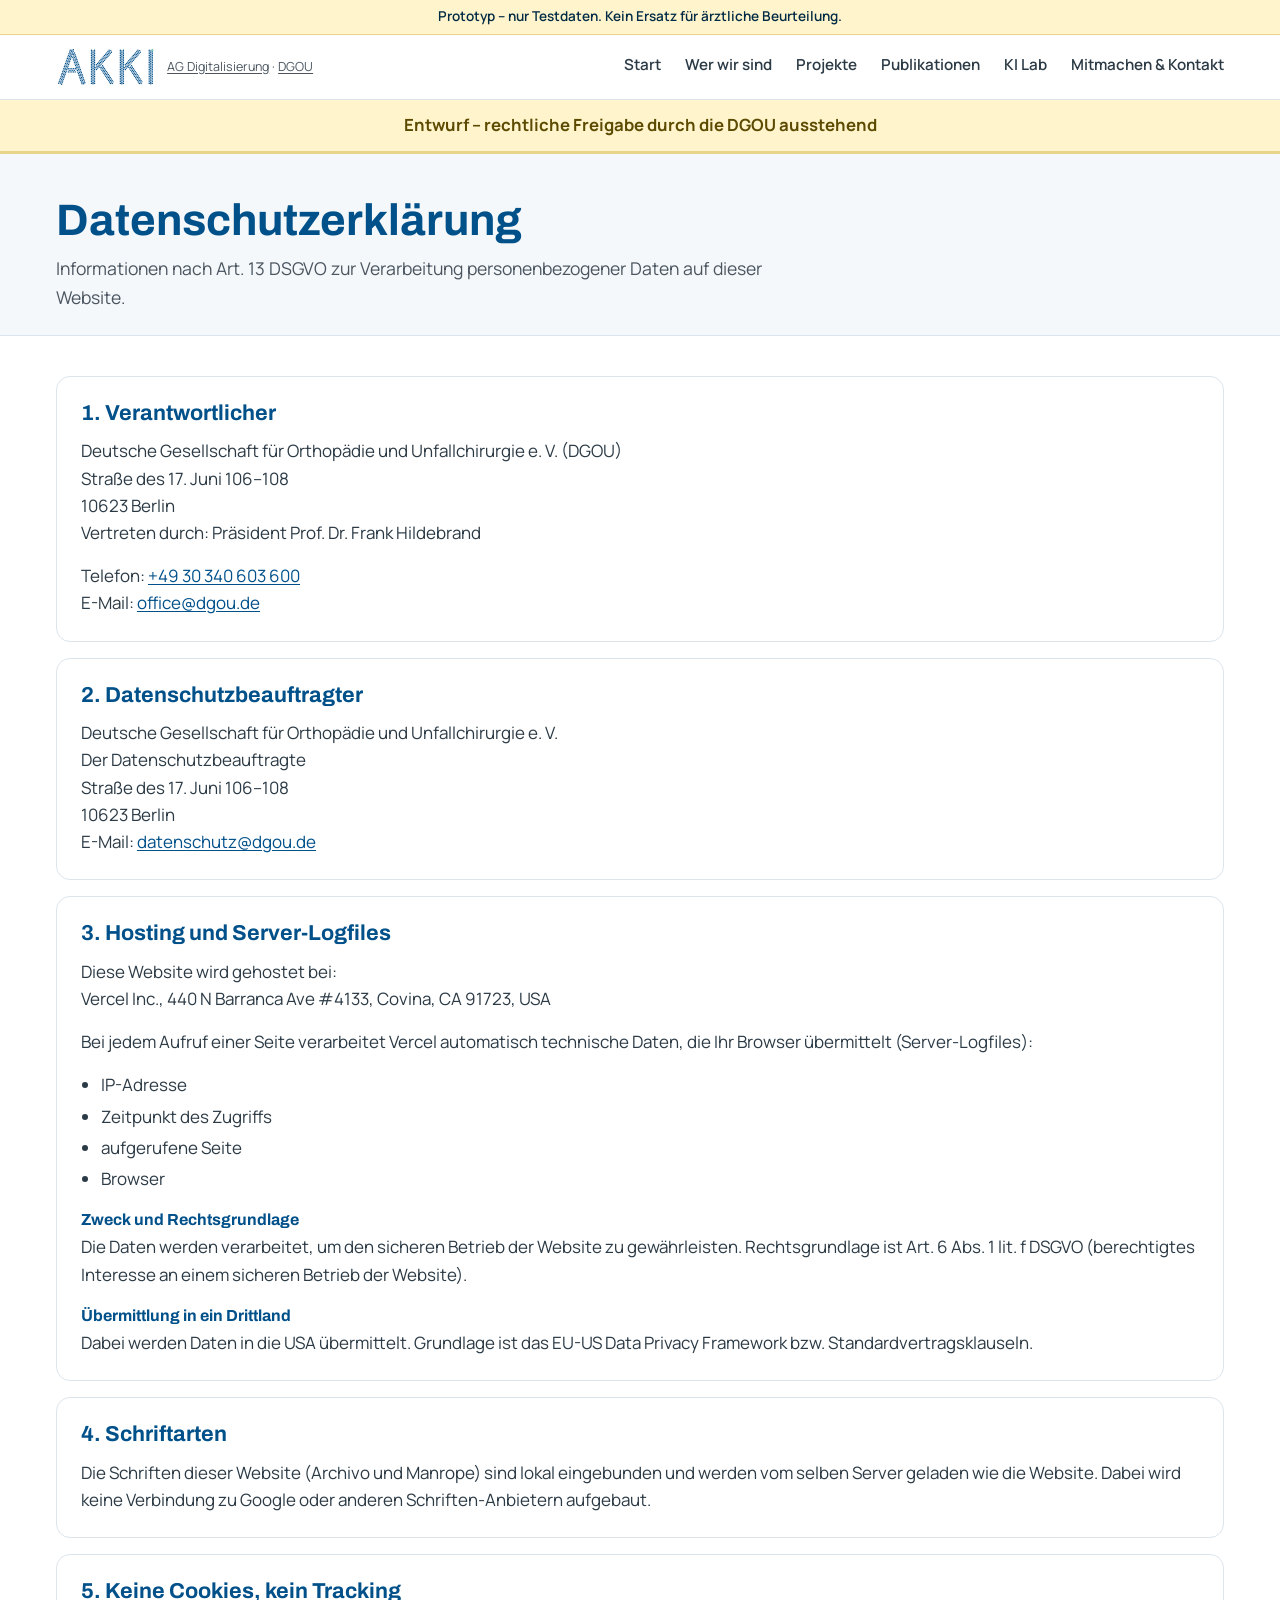
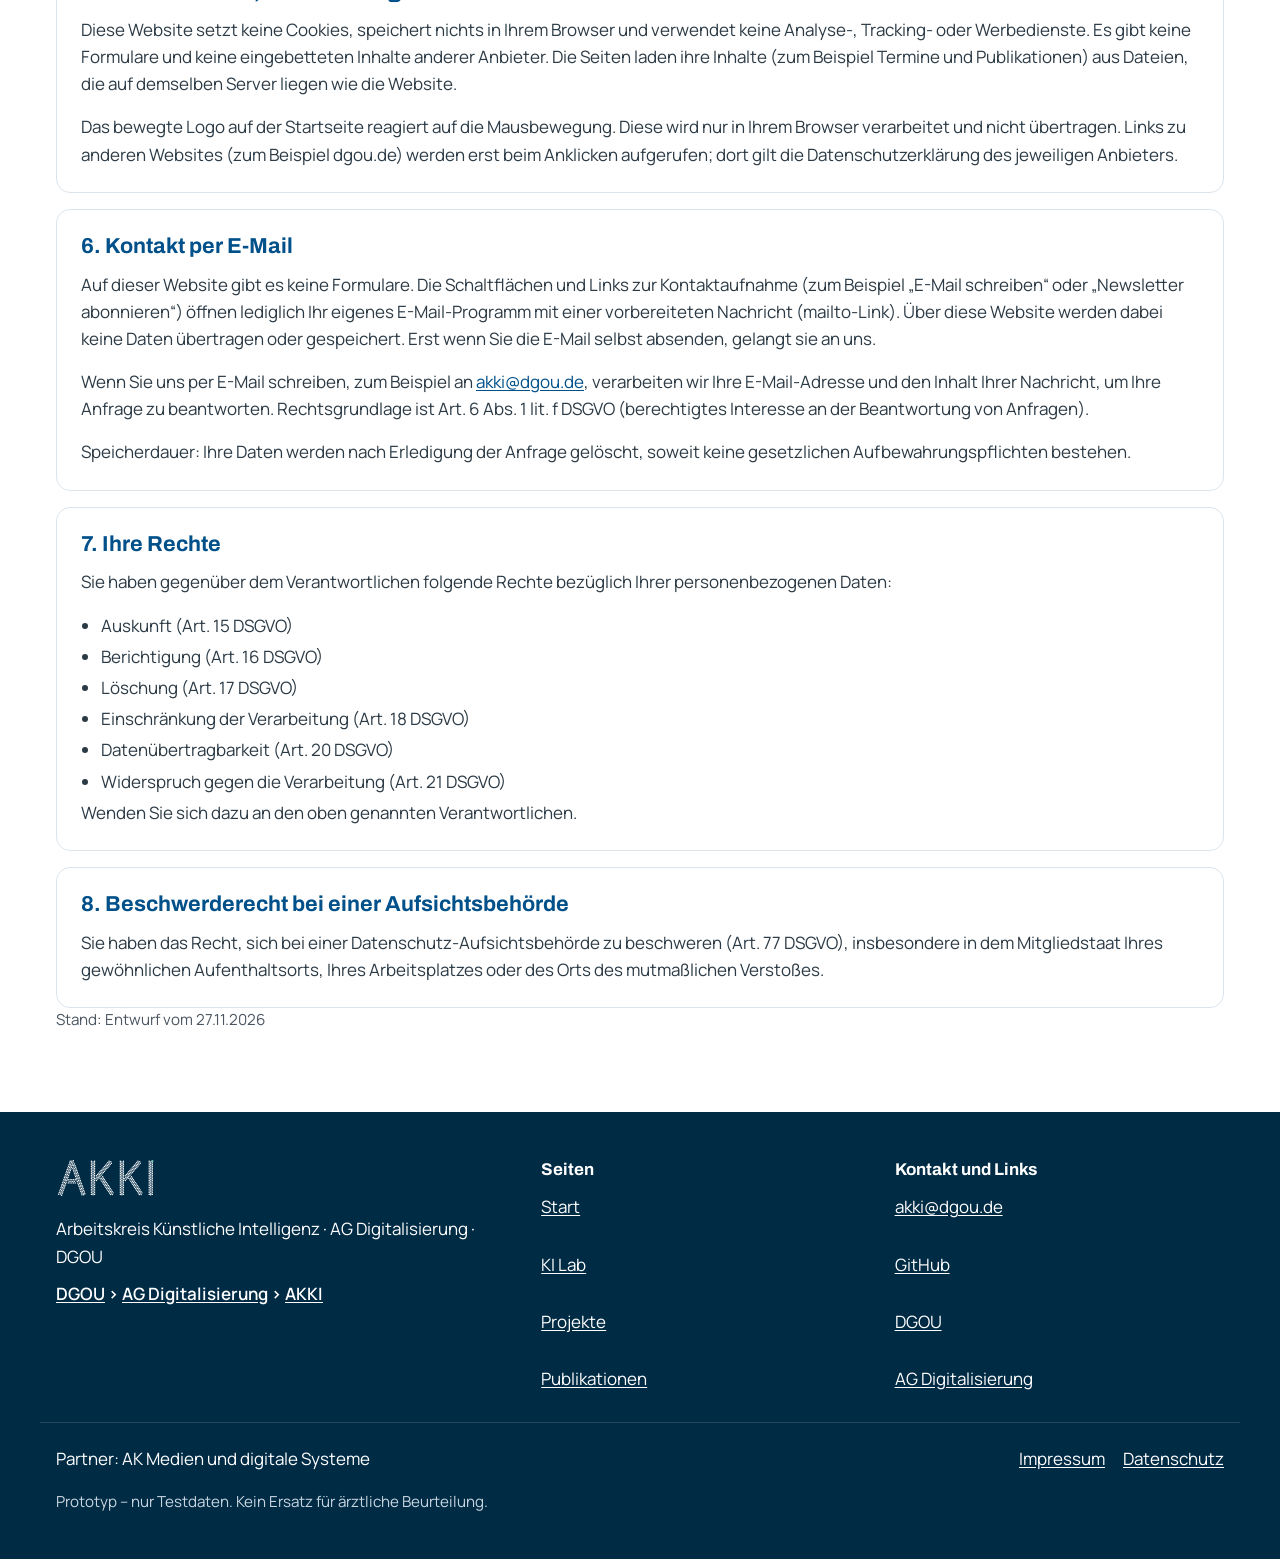
==== commit 51883374: "Block I: Footer dreispaltig mit heller Wortmarke, Datenschutz ohne OFFEN-Marken (neutral formuliert," ====
--- a/public/datenschutz.html
+++ b/public/datenschutz.html
@@ -78,14 +78,15 @@
 
       <div class="karte">
         <h2>5. Keine Cookies, kein Tracking</h2>
-        <p>Diese Website setzt keine Cookies, speichert nichts in Ihrem Browser und verwendet keine Analyse-, Tracking- oder Werbedienste. Es gibt keine Formulare und keine eingebetteten Inhalte anderer Anbieter.</p>
+        <p>Diese Website setzt keine Cookies, speichert nichts in Ihrem Browser und verwendet keine Analyse-, Tracking- oder Werbedienste. Es gibt keine Formulare und keine eingebetteten Inhalte anderer Anbieter. Die Seiten laden ihre Inhalte (zum Beispiel Termine und Publikationen) aus Dateien, die auf demselben Server liegen wie die Website.</p>
         <p>Das bewegte Logo auf der Startseite reagiert auf die Mausbewegung. Diese wird nur in Ihrem Browser verarbeitet und nicht übertragen. Links zu anderen Websites (zum Beispiel dgou.de) werden erst beim Anklicken aufgerufen; dort gilt die Datenschutzerklärung des jeweiligen Anbieters.</p>
       </div>
 
       <div class="karte">
         <h2>6. Kontakt per E-Mail</h2>
-        <p>Wenn Sie uns per E-Mail schreiben, zum Beispiel an <a data-kontakt-email></a>, verarbeiten wir Ihre E-Mail-Adresse und den Inhalt Ihrer Nachricht, um Ihre Anfrage zu beantworten. Rechtsgrundlage ist Art. 6 Abs. 1 lit. f DSGVO (berechtigtes Interesse an der Beantwortung von Anfragen). <span class="offen">[OFFEN – Rechtsgrundlage von DGOU bestätigen]</span></p>
-        <p>Speicherdauer: <span class="offen">[OFFEN]</span></p>
+        <p>Auf dieser Website gibt es keine Formulare. Die Schaltflächen und Links zur Kontaktaufnahme (zum Beispiel „E-Mail schreiben“ oder „Newsletter abonnieren“) öffnen lediglich Ihr eigenes E-Mail-Programm mit einer vorbereiteten Nachricht (mailto-Link). Über diese Website werden dabei keine Daten übertragen oder gespeichert. Erst wenn Sie die E-Mail selbst absenden, gelangt sie an uns.</p>
+        <p>Wenn Sie uns per E-Mail schreiben, zum Beispiel an <a data-kontakt-email></a>, verarbeiten wir Ihre E-Mail-Adresse und den Inhalt Ihrer Nachricht, um Ihre Anfrage zu beantworten. Rechtsgrundlage ist Art. 6 Abs. 1 lit. f DSGVO (berechtigtes Interesse an der Beantwortung von Anfragen).</p>
+        <p>Speicherdauer: Ihre Daten werden nach Erledigung der Anfrage gelöscht, soweit keine gesetzlichen Aufbewahrungspflichten bestehen.</p>
       </div>
 
       <div class="karte">
@@ -104,7 +105,7 @@
 
       <div class="karte">
         <h2>8. Beschwerderecht bei einer Aufsichtsbehörde</h2>
-        <p>Sie haben das Recht, sich bei einer Datenschutz-Aufsichtsbehörde zu beschweren (Art. 77 DSGVO). Zuständig ist: <span class="offen">[OFFEN – zuständige Aufsichtsbehörde]</span></p>
+        <p>Sie haben das Recht, sich bei einer Datenschutz-Aufsichtsbehörde zu beschweren (Art. 77 DSGVO), insbesondere in dem Mitgliedstaat Ihres gewöhnlichen Aufenthaltsorts, Ihres Arbeitsplatzes oder des Orts des mutmaßlichen Verstoßes.</p>
       </div>
 
       <p class="hinweis">Stand: Entwurf vom 27.11.2026</p>
--- a/public/style.css
+++ b/public/style.css
@@ -308,9 +308,57 @@
 .rechtstext .karte p, .rechtstext .karte ul { margin-top: 0; }
 .rechtstext a { overflow-wrap: anywhere; }
 
+/* =============== Wer wir sind: Ziele, Zeitleiste, Organigramm =============== */
+[hidden] { display: none !important; }
+.unterabschnitt { margin-top: var(--a4); }
+.pub-eintrag:target { background: var(--mint-hell); box-shadow: -12px 0 0 var(--mint-hell), 12px 0 0 var(--mint-hell); border-radius: var(--radius-klein); }
+.pub-eintrag__titel { margin-top: 0; }
+.kacheln--vier { grid-template-columns: repeat(4, 1fr); }
+.kachel--aktion { display: flex; flex-direction: column; align-items: flex-start; }
+.kachel--aktion p { flex: 1; }
+.kachel--aktion .knopfreihe { margin-top: var(--a1); }
+.kontakt-wahl { display: flex; flex-wrap: wrap; gap: var(--a2); align-items: flex-end; margin-top: var(--a2); }
+.kontakt-wahl__feld { display: flex; flex-direction: column; gap: 6px; flex: 1 1 280px; max-width: 420px; }
+.kontakt-wahl label { font-weight: 700; color: var(--blau); }
+.kontakt-wahl select { font: 400 1rem var(--font-body); color: var(--text); background: var(--weiss); border: 1px solid var(--text-2); border-radius: var(--radius-klein); padding: 10px 12px; min-height: 44px; }
+.kontakt-wahl select:focus { outline: 3px solid var(--fokus); outline-offset: 1px; }
+.faq { max-width: var(--zeile); }
+.faq details { background: var(--weiss); border: 1px solid var(--rahmen); border-radius: var(--radius-klein); margin-bottom: var(--a1); }
+.faq summary { cursor: pointer; font-weight: 700; color: var(--blau); padding: 14px var(--a2); min-height: 44px; }
+.faq details[open] summary { border-bottom: 1px solid var(--rahmen); }
+.faq details p { margin: 0; padding: var(--a2); }
+.filter-label { align-self: center; font-size: .85rem; font-weight: 700; text-transform: uppercase; letter-spacing: .06em; color: var(--text-2); margin-right: 2px; }
+.ziele-liste { max-width: var(--zeile); }
+.ziele-liste li { margin: 8px 0; }
+.zeitleiste { list-style: none; margin: var(--a3) 0 0; padding: 0; display: grid; grid-template-columns: repeat(5, 1fr); gap: var(--a2); }
+.zeitleiste__punkt { position: relative; padding-top: var(--a3); display: flex; flex-direction: column; gap: 2px; }
+.zeitleiste__punkt::before { content: ""; position: absolute; top: 7px; left: 0; right: calc(-1 * var(--a2)); height: 2px; background: var(--petrol); }
+.zeitleiste__punkt:last-child::before { right: 0; background: linear-gradient(90deg, var(--petrol), var(--rahmen)); }
+.zeitleiste__punkt::after { content: ""; position: absolute; top: 0; left: 0; width: 16px; height: 16px; border-radius: 50%; background: var(--weiss); border: 3px solid var(--petrol); }
+.zeitleiste__datum { font-family: var(--font-heading); color: var(--blau); }
+.org { display: flex; flex-direction: column; align-items: center; margin-top: var(--a3); }
+.org-box { background: var(--weiss); border: 1px solid var(--rahmen); border-radius: var(--radius); padding: var(--a2) var(--a3); text-align: center; max-width: 440px; width: 100%; }
+.org-box strong { font-family: var(--font-heading); color: var(--blau); font-size: 1.1rem; }
+.org-box__zusatz { display: block; color: var(--text-2); font-size: .95rem; margin-top: 4px; }
+.org-box--akki { background: var(--mint-hell); border: 2px solid var(--petrol); }
+.org-linie { width: 2px; height: var(--a3); background: var(--petrol); }
+.org-reihe { display: grid; grid-template-columns: 1fr 1fr; gap: var(--a3); position: relative; padding-top: var(--a3); width: 100%; max-width: 900px; }
+.org-reihe::before { content: ""; position: absolute; top: 0; left: 25%; right: 25%; height: 2px; background: var(--petrol); }
+.org-kind { position: relative; display: flex; justify-content: center; }
+.org-kind::before { content: ""; position: absolute; top: calc(-1 * var(--a3)); left: 50%; width: 2px; height: var(--a3); background: var(--petrol); }
+.org-kind .org-box { max-width: none; }
+
 /* =============== Footer (eine Komponente, layout.js) =============== */
 .footer { background: var(--navy); color: var(--text-auf-dunkel); padding: var(--a4) 0; margin-top: var(--a3); }
-.footer__innen { display: flex; flex-wrap: wrap; gap: var(--a3); justify-content: space-between; }
+.footer__innen { display: grid; grid-template-columns: 1.4fr 1fr 1fr; gap: var(--a4) var(--a3); }
+.footer__spalte ul { flex-direction: column; gap: 0; }
+.footer__marke { display: inline-block; padding: 0; }
+.footer__marke img { height: 40px; width: auto; display: block; }
+.footer__titel { font-family: var(--font-heading); font-weight: 700; margin: 0 0 var(--a1); }
+.footer__unten { display: flex; flex-wrap: wrap; align-items: center; justify-content: space-between; gap: var(--a1) var(--a3); margin-top: var(--a3); padding-top: var(--a2); border-top: 1px solid var(--linie-auf-dunkel); }
+.footer__unten p { margin: 0; }
+.footer__unten ul { gap: var(--a3); }
+.footer__hinweis { flex-basis: 100%; color: var(--text-auf-dunkel-leise); font-size: .95rem; }
 .footer strong { font-family: var(--font-heading); color: var(--text-auf-dunkel); }
 .footer a { color: var(--text-auf-dunkel); text-decoration: underline; display: inline-block; padding: 6px 0; }
 .footer ul { list-style: none; margin: 0; padding: 0; display: flex; gap: 18px; flex-wrap: wrap; }
@@ -319,7 +367,12 @@
 
 /* =============== Mobil =============== */
 @media (max-width: 1000px) {
-  .archiv-karten, .termin-karten { grid-template-columns: repeat(2, 1fr); }
+  .archiv-karten, .termin-karten, .kacheln--vier { grid-template-columns: repeat(2, 1fr); }
+  .footer__innen { grid-template-columns: 1fr 1fr; }
+  .footer__spalte--marke { grid-column: 1 / -1; }
+}
+@media (max-width: 560px) {
+  .footer__innen { grid-template-columns: 1fr; }
 }
 @media (max-width: 960px) {
   .nav__toggle { display: block; }
@@ -328,8 +381,17 @@
   .nav__links a { display: block; padding: 12px 0; border-bottom: 1px solid var(--rahmen); }
   .nav__links a[aria-current="page"] { border-bottom-color: var(--petrol); }
 }
+@media (max-width: 900px) {
+  .zeitleiste { grid-template-columns: 1fr; gap: 0; border-left: 2px solid var(--petrol); margin-left: 7px; }
+  .zeitleiste__punkt { padding: 0 0 var(--a3) var(--a3); }
+  .zeitleiste__punkt:last-child { padding-bottom: 0; }
+  .zeitleiste__punkt::before, .zeitleiste__punkt:last-child::before { display: none; }
+  .zeitleiste__punkt::after { left: -10px; top: 4px; width: 14px; height: 14px; }
+  .org-reihe { grid-template-columns: 1fr; }
+  .org-reihe::before { display: none; }
+}
 @media (max-width: 760px) {
-  .kacheln, .kacheln--zwei, .termin-karten, .archiv-karten { grid-template-columns: 1fr; }
+  .kacheln, .kacheln--zwei, .kacheln--vier, .termin-karten, .archiv-karten { grid-template-columns: 1fr; }
   .mitmachen-kasten { padding: 22px; }
   .termine li { grid-template-columns: 1fr; }
   .seitenkopf { padding: var(--a3) 0 var(--a2); }
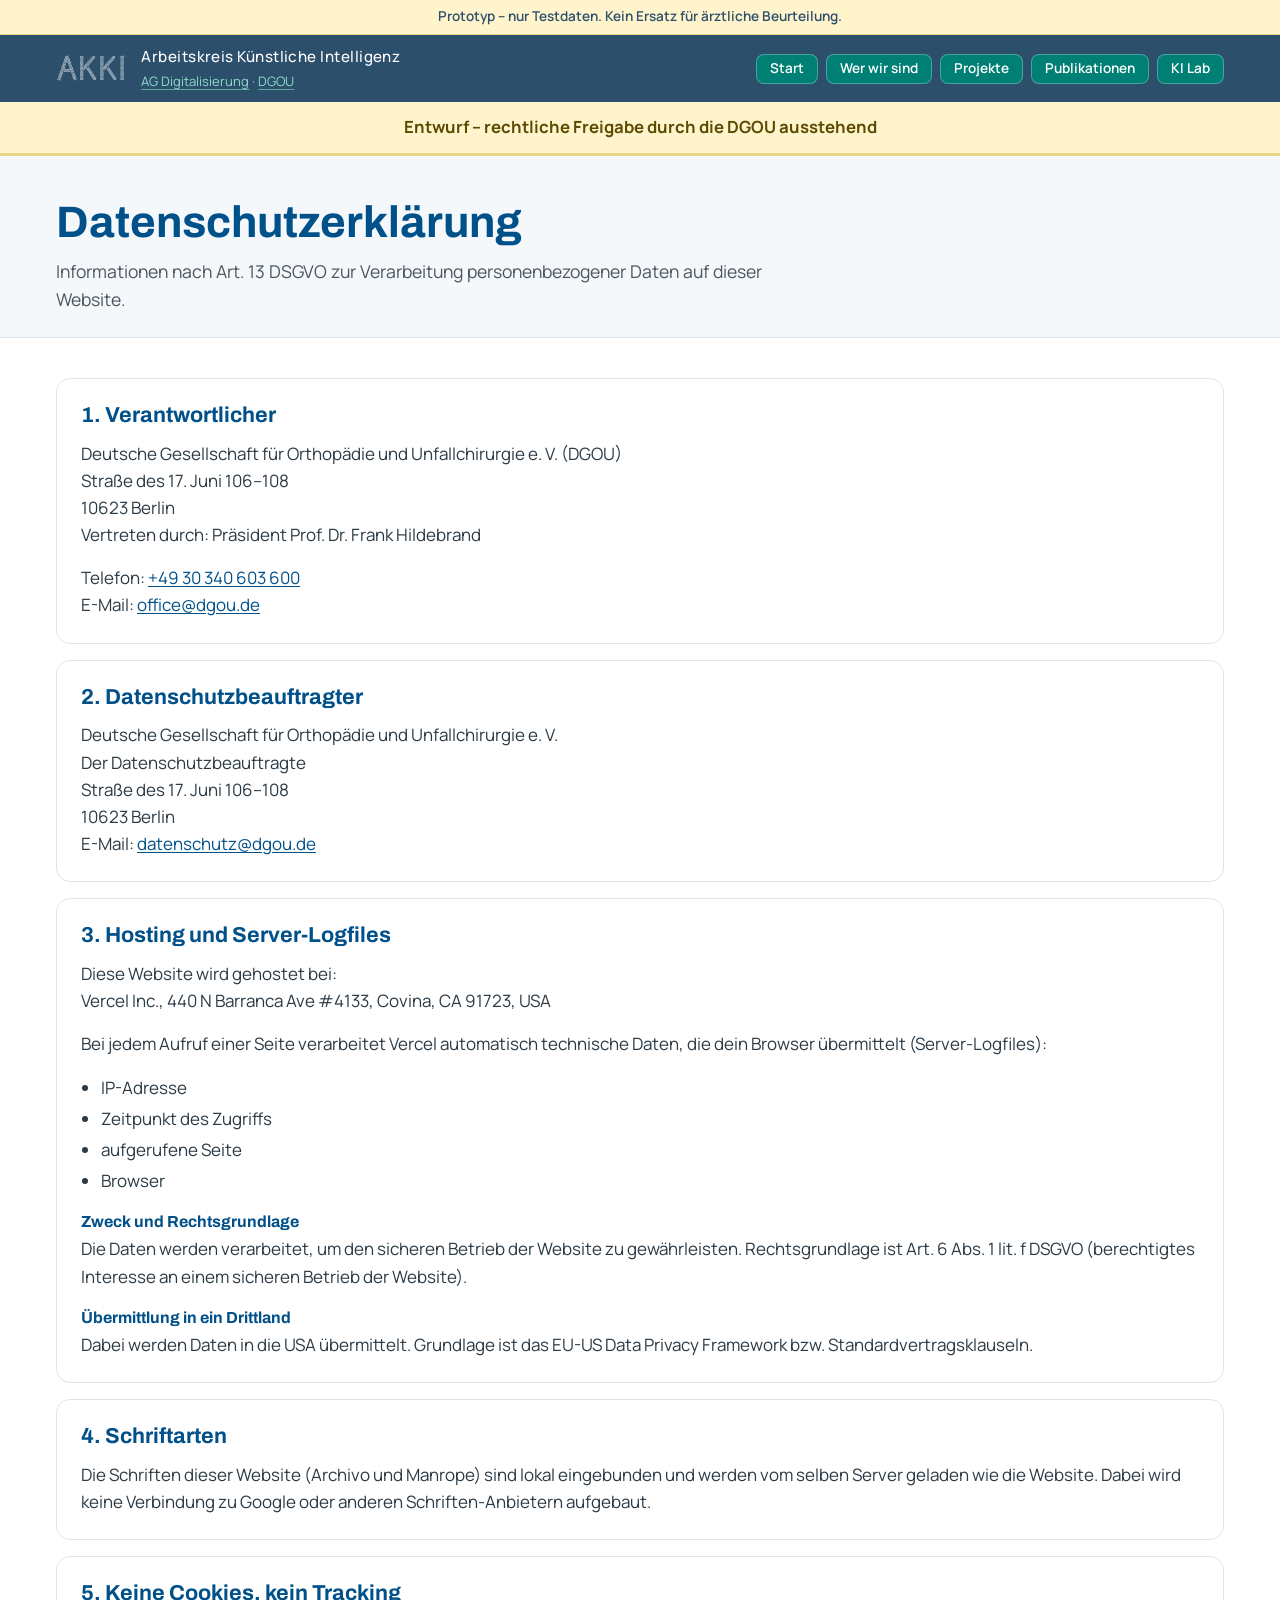
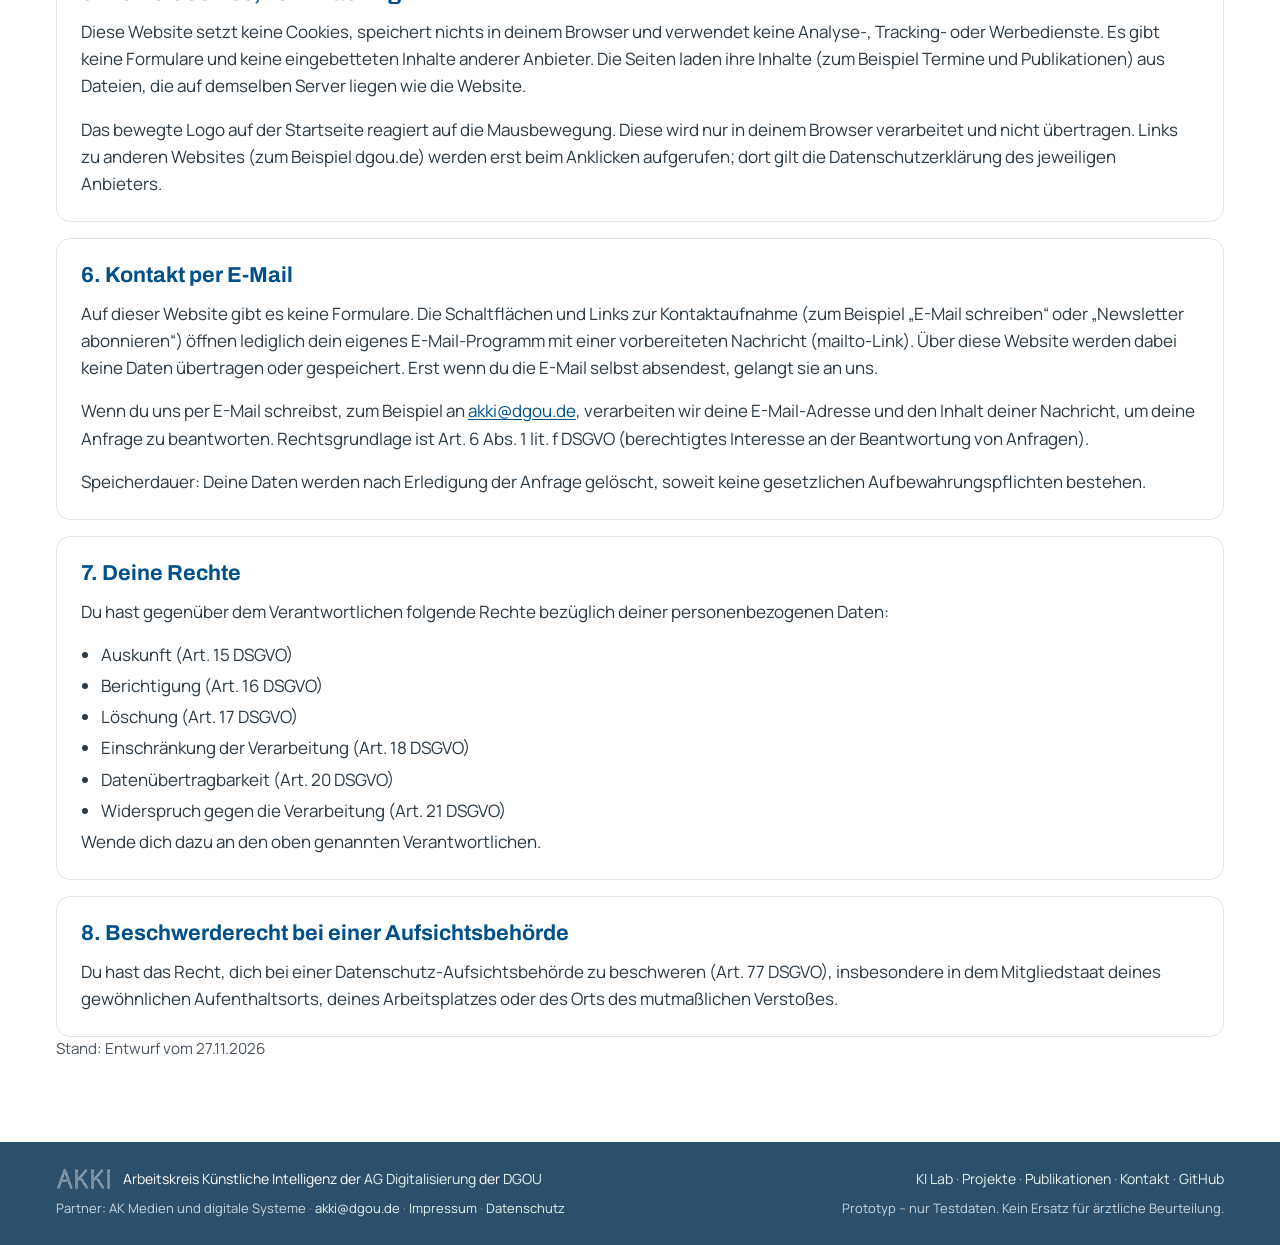
==== commit 077c6aeb: "Website in Du-Form" ====
--- a/public/datenschutz.html
+++ b/public/datenschutz.html
@@ -58,7 +58,7 @@
         <h2>3. Hosting und Server-Logfiles</h2>
         <p>Diese Website wird gehostet bei:<br>
           Vercel Inc., 440 N Barranca Ave #4133, Covina, CA 91723, USA</p>
-        <p>Bei jedem Aufruf einer Seite verarbeitet Vercel automatisch technische Daten, die Ihr Browser übermittelt (Server-Logfiles):</p>
+        <p>Bei jedem Aufruf einer Seite verarbeitet Vercel automatisch technische Daten, die dein Browser übermittelt (Server-Logfiles):</p>
         <ul class="liste">
           <li>IP-Adresse</li>
           <li>Zeitpunkt des Zugriffs</li>
@@ -78,20 +78,20 @@
 
       <div class="karte">
         <h2>5. Keine Cookies, kein Tracking</h2>
-        <p>Diese Website setzt keine Cookies, speichert nichts in Ihrem Browser und verwendet keine Analyse-, Tracking- oder Werbedienste. Es gibt keine Formulare und keine eingebetteten Inhalte anderer Anbieter. Die Seiten laden ihre Inhalte (zum Beispiel Termine und Publikationen) aus Dateien, die auf demselben Server liegen wie die Website.</p>
-        <p>Das bewegte Logo auf der Startseite reagiert auf die Mausbewegung. Diese wird nur in Ihrem Browser verarbeitet und nicht übertragen. Links zu anderen Websites (zum Beispiel dgou.de) werden erst beim Anklicken aufgerufen; dort gilt die Datenschutzerklärung des jeweiligen Anbieters.</p>
+        <p>Diese Website setzt keine Cookies, speichert nichts in deinem Browser und verwendet keine Analyse-, Tracking- oder Werbedienste. Es gibt keine Formulare und keine eingebetteten Inhalte anderer Anbieter. Die Seiten laden ihre Inhalte (zum Beispiel Termine und Publikationen) aus Dateien, die auf demselben Server liegen wie die Website.</p>
+        <p>Das bewegte Logo auf der Startseite reagiert auf die Mausbewegung. Diese wird nur in deinem Browser verarbeitet und nicht übertragen. Links zu anderen Websites (zum Beispiel dgou.de) werden erst beim Anklicken aufgerufen; dort gilt die Datenschutzerklärung des jeweiligen Anbieters.</p>
       </div>
 
       <div class="karte">
         <h2>6. Kontakt per E-Mail</h2>
-        <p>Auf dieser Website gibt es keine Formulare. Die Schaltflächen und Links zur Kontaktaufnahme (zum Beispiel „E-Mail schreiben“ oder „Newsletter abonnieren“) öffnen lediglich Ihr eigenes E-Mail-Programm mit einer vorbereiteten Nachricht (mailto-Link). Über diese Website werden dabei keine Daten übertragen oder gespeichert. Erst wenn Sie die E-Mail selbst absenden, gelangt sie an uns.</p>
-        <p>Wenn Sie uns per E-Mail schreiben, zum Beispiel an <a data-kontakt-email></a>, verarbeiten wir Ihre E-Mail-Adresse und den Inhalt Ihrer Nachricht, um Ihre Anfrage zu beantworten. Rechtsgrundlage ist Art. 6 Abs. 1 lit. f DSGVO (berechtigtes Interesse an der Beantwortung von Anfragen).</p>
-        <p>Speicherdauer: Ihre Daten werden nach Erledigung der Anfrage gelöscht, soweit keine gesetzlichen Aufbewahrungspflichten bestehen.</p>
+        <p>Auf dieser Website gibt es keine Formulare. Die Schaltflächen und Links zur Kontaktaufnahme (zum Beispiel „E-Mail schreiben“ oder „Newsletter abonnieren“) öffnen lediglich dein eigenes E-Mail-Programm mit einer vorbereiteten Nachricht (mailto-Link). Über diese Website werden dabei keine Daten übertragen oder gespeichert. Erst wenn du die E-Mail selbst absendest, gelangt sie an uns.</p>
+        <p>Wenn du uns per E-Mail schreibst, zum Beispiel an <a data-kontakt-email></a>, verarbeiten wir deine E-Mail-Adresse und den Inhalt deiner Nachricht, um deine Anfrage zu beantworten. Rechtsgrundlage ist Art. 6 Abs. 1 lit. f DSGVO (berechtigtes Interesse an der Beantwortung von Anfragen).</p>
+        <p>Speicherdauer: Deine Daten werden nach Erledigung der Anfrage gelöscht, soweit keine gesetzlichen Aufbewahrungspflichten bestehen.</p>
       </div>
 
       <div class="karte">
-        <h2>7. Ihre Rechte</h2>
-        <p>Sie haben gegenüber dem Verantwortlichen folgende Rechte bezüglich Ihrer personenbezogenen Daten:</p>
+        <h2>7. Deine Rechte</h2>
+        <p>Du hast gegenüber dem Verantwortlichen folgende Rechte bezüglich deiner personenbezogenen Daten:</p>
         <ul class="liste">
           <li>Auskunft (Art. 15 DSGVO)</li>
           <li>Berichtigung (Art. 16 DSGVO)</li>
@@ -100,12 +100,12 @@
           <li>Datenübertragbarkeit (Art. 20 DSGVO)</li>
           <li>Widerspruch gegen die Verarbeitung (Art. 21 DSGVO)</li>
         </ul>
-        <p>Wenden Sie sich dazu an den oben genannten Verantwortlichen.</p>
+        <p>Wende dich dazu an den oben genannten Verantwortlichen.</p>
       </div>
 
       <div class="karte">
         <h2>8. Beschwerderecht bei einer Aufsichtsbehörde</h2>
-        <p>Sie haben das Recht, sich bei einer Datenschutz-Aufsichtsbehörde zu beschweren (Art. 77 DSGVO), insbesondere in dem Mitgliedstaat Ihres gewöhnlichen Aufenthaltsorts, Ihres Arbeitsplatzes oder des Orts des mutmaßlichen Verstoßes.</p>
+        <p>Du hast das Recht, dich bei einer Datenschutz-Aufsichtsbehörde zu beschweren (Art. 77 DSGVO), insbesondere in dem Mitgliedstaat deines gewöhnlichen Aufenthaltsorts, deines Arbeitsplatzes oder des Orts des mutmaßlichen Verstoßes.</p>
       </div>
 
       <p class="hinweis">Stand: Entwurf vom 27.11.2026</p>
--- a/public/style.css
+++ b/public/style.css
@@ -35,7 +35,7 @@
   --mint-hell: #E6F5F1;     /* sparsam: höchstens ein hervorgehobener Bereich pro Seite */
   --weiss: #FFFFFF;         /* Seitenhintergrund und Standard-Kartenhintergrund */
   --hell: #F5F8FA;          /* abwechselnde Abschnitte, Seitenköpfe */
-  --navy: #002B45;          /* Logo-Kachel, Footer */
+  --navy: #2C4F6B;          /* Logo-Kachel, Footer */
   --text: #2B3A45;          /* Fließtext */
   --text-2: #4A5560;        /* Nebentext, Metadaten */
   --rahmen: #DCE5EC;        /* Kartenrahmen, Trennlinien */
@@ -69,14 +69,14 @@
   --folgt-bg: #EEF3F7;
   --folgt-rahmen: #9AAFC0;
   --fehler: #A3262A;
-  --schatten: rgba(0, 43, 69, .12);
+  --schatten: rgba(44, 79, 107, .12);
   --fokus: #00508A;         /* Tastatur-Fokus auf hellem Grund (mind. 3:1) */
   --fokus-auf-dunkel: #FFFFFF;
 
   /* ---- Status-Badges (Text immer gut lesbar) ---- */
   --badge-idee-bg: #FFFFFF;      --badge-idee-text: #2B3A45;
   --badge-planung-bg: #E3ECF3;   --badge-planung-text: #00395F;
-  --badge-laufend-bg: #78CBB9;   --badge-laufend-text: #002B45;
+  --badge-laufend-bg: #78CBB9;   --badge-laufend-text: #2C4F6B;
   --badge-fertig-bg: #E4EAEF;    --badge-fertig-text: #2B3A45;
   --badge-publiziert-bg: #00508A; --badge-publiziert-text: #FFFFFF;
 
@@ -127,18 +127,6 @@
   font-size: .85rem; font-weight: 600; text-align: center;
   padding: 6px var(--a2);
 }
-.nav { background: var(--weiss); border-bottom: 1px solid var(--rahmen); }
-.nav__innen { display: flex; align-items: center; justify-content: space-between; gap: var(--a2); min-height: 64px; flex-wrap: wrap; padding-top: 6px; padding-bottom: 6px; }
-.nav__marke { display: flex; align-items: center; gap: 12px; }
-.nav__brand { display: flex; align-items: center; }
-.nav__brand img { height: 40px; width: auto; display: block; }
-.nav__zusatz { margin: 0; font-size: .78rem; line-height: 1.3; color: var(--text-2); white-space: nowrap; }
-.nav__zusatz a { color: var(--text-2); display: inline-block; padding: 4px 0; }
-.nav__toggle { display: none; background: var(--weiss); border: 1px solid var(--blau); color: var(--blau); border-radius: var(--radius-klein); font-size: 1.3rem; line-height: 1; width: 44px; height: 44px; cursor: pointer; }
-.nav__links { list-style: none; display: flex; gap: var(--a3); margin: 0; padding: 0; }
-.nav__links a { color: var(--text); text-decoration: none; font-weight: 600; font-size: .95rem; padding: 8px 0; border-bottom: 3px solid transparent; display: inline-block; }
-.nav__links a:hover { color: var(--blau); border-bottom-color: var(--petrol); }
-.nav__links a[aria-current="page"] { color: var(--petrol-text); border-bottom-color: var(--petrol); }
 
 /* =============== Seitenkopf der Unterseiten (hell, kompakt) =============== */
 .seitenkopf { background: var(--hell); border-bottom: 1px solid var(--rahmen); padding: var(--a4) 0 var(--a3); }
@@ -148,9 +136,63 @@
 /* =============== Startseiten-Kopf (wird in Block C neu gebaut) =============== */
 .hero { background: var(--navy); }
 .hero canvas { display: block; width: 100%; height: 260px; background: var(--navy); border-radius: var(--radius); }
-.hero__text { padding: var(--a1) 0 var(--a4); max-width: 820px; }
-.hero__text h1 { color: var(--text-auf-dunkel); font-size: clamp(1.7rem, 4.5vw, 2.6rem); margin-bottom: 12px; }
-.hero__text p { color: var(--text-auf-dunkel-leise); font-size: 1.15rem; margin: 0 0 var(--a3); max-width: 680px; }
+.hero__text { padding: 0 0 var(--a4); }
+
+/* =============== Startseite: kompakter Kopf, vier Einstiege, Hackathon-Karte, neue Publikationen =============== */
+.eyebrow { margin: 0 0 var(--a1); font-family: ui-monospace, "Cascadia Mono", Consolas, "Liberation Mono", Menlo, monospace; font-size: .8rem; font-weight: 700; letter-spacing: .14em; text-transform: uppercase; color: var(--petrol-text); }
+.hero--kompakt { padding-bottom: 36px; overflow-x: clip; } /* der pulsierende Ring darf die Seite nie verbreitern; nach unten bleibt das Terminal-Pop-up frei sichtbar */
+.hero--kompakt canvas { height: 190px; }
+.hero__fuss { display: grid; grid-template-columns: 1fr auto 1fr; align-items: center; gap: var(--a2); min-height: 84px; }
+.hero__mitte { grid-column: 2; display: flex; flex-direction: column; align-items: center; gap: 14px; min-width: 0; }
+.hero__fuss .mitmach-rund, .hero__fuss .terminal-wrap { grid-column: 3; justify-self: end; }
+.hero__untertitel { margin: 0; text-align: center; color: var(--text-auf-dunkel); line-height: calc(var(--logo-fs1, 18px) * 1.35); }
+.hero__untertitel-1, .hero__untertitel-2 { display: block; }
+.hero__untertitel-1 { font-weight: 500; font-size: var(--logo-fs1, 18px); letter-spacing: .08em; }
+.hero__untertitel-2 { font-weight: 400; font-size: var(--logo-fs2, 13px); color: #8FDCCB; }
+.hero__untertitel-2 a { display: inline-block; padding: 4px 1px; border-radius: 3px; color: #8FDCCB; text-decoration: underline; text-decoration-thickness: 1px; text-underline-offset: 5px; text-decoration-color: rgba(143, 220, 203, .6); transition: color .15s ease, text-decoration-color .15s ease; }
+.hero__untertitel-2 a:hover { color: #fff; text-decoration-thickness: 1px; text-decoration-color: #fff; }
+.hero__untertitel-2 a:focus-visible { outline: 3px solid #fff; outline-offset: 3px; }
+.mitmach-rund { position: relative; display: grid; place-items: center; flex: none; width: 84px; height: 84px; border-radius: 50%; background: #007F75; color: #fff; text-decoration: none; box-shadow: 0 0 0 3px rgba(120, 203, 185, .5), 0 8px 22px rgba(0, 0, 0, .3); transition: transform .2s ease, background-color .2s ease; }
+.mitmach-rund:hover, .mitmach-rund:focus-visible { background: #008F83; transform: scale(1.06); }
+.mitmach-rund::before { content: ""; position: absolute; inset: -3px; border-radius: 50%; border: 2px solid var(--mint); pointer-events: none; animation: mitmach-puls 2.4s ease-out infinite; } /* bei "Bewegung reduzieren" greift die globale Regel animation: none: kein Pulsieren, kein Drehen */
+@keyframes mitmach-puls { 0% { transform: scale(1); opacity: .8; } 100% { transform: scale(1.5); opacity: 0; } }
+.mitmach-rund__ring { position: absolute; inset: 0; width: 100%; height: 100%; overflow: visible; animation: mitmach-dreh 16s linear infinite; } /* Tempo bei Hover/Fokus regelt startseite.js (ca. 5 s pro Umdrehung) */
+.mitmach-rund__ring text { fill: #fff; font-family: ui-monospace, "Cascadia Mono", Consolas, "Liberation Mono", Menlo, monospace; font-weight: 700; font-size: 10.5px; white-space: pre; }
+@keyframes mitmach-dreh { to { transform: rotate(360deg); } }
+.mitmach-rund__pfeil { position: relative; font: 800 18px/1 var(--font-body); }
+.mitmach-rund__label { position: absolute; right: calc(100% + 16px); top: 50%; transform: translate(6px, -50%); padding: 6px 14px; border-radius: 999px; background: var(--weiss); color: var(--blau); font: 700 .9rem/1.2 var(--font-body); white-space: nowrap; opacity: 0; pointer-events: none; transition: opacity .15s ease, transform .15s ease; }
+.mitmach-rund:hover .mitmach-rund__label, .mitmach-rund:focus-visible .mitmach-rund__label { opacity: 1; transform: translate(0, -50%); }
+
+.hackathon-karte { position: relative; overflow: hidden; display: grid; grid-template-columns: minmax(0, 1.1fr) minmax(0, 1fr); gap: var(--a4); padding: var(--a4); background: #3E6686; color: var(--text-auf-dunkel); border: 1px solid rgba(255, 255, 255, 0.15); border-radius: 22px; box-shadow: 0 24px 64px rgba(44, 79, 107, 0.22); }
+.hackathon-karte > * { position: relative; z-index: 1; }
+.hackathon-karte .eyebrow { color: #B8EDDF; }
+.hackathon-karte h2 { margin: 0 0 var(--a1); color: var(--text-auf-dunkel); font-weight: 800; font-size: clamp(1.9rem, 1.2rem + 2.4vw, 2.8rem); }
+.hackathon-karte__fakten { margin: 0 0 var(--a3); font-family: ui-monospace, "Cascadia Mono", Consolas, "Liberation Mono", Menlo, monospace; font-size: .95rem; color: #E3ECF1; }
+.hackathon-karte__zahl { margin: 0 0 var(--a2); font-family: ui-monospace, "Cascadia Mono", Consolas, "Liberation Mono", Menlo, monospace; font-size: .9rem; letter-spacing: .08em; text-transform: uppercase; color: #E3ECF1; }
+.hackathon-karte__zahl strong { margin-right: 6px; font-family: var(--font-heading); font-size: 2.6rem; font-weight: 800; line-height: 1; letter-spacing: 0; color: var(--mint); vertical-align: -4px; }
+.hackathon-karte .knopf--auf-dunkel { background: transparent; color: var(--text-auf-dunkel); border-color: rgba(255, 255, 255, .5); }
+.hackathon-karte .knopf--auf-dunkel:hover { background: rgba(255, 255, 255, .14); border-color: var(--weiss); color: var(--text-auf-dunkel); }
+.hackathon-karte #hackathon-website { background: #007F75; border-color: rgba(255, 255, 255, .28); color: #fff; }
+.hackathon-karte #hackathon-website:hover { background: #009286; border-color: rgba(255, 255, 255, .4); color: #fff; }
+.chips { list-style: none; margin: 0; padding: 0; display: flex; flex-wrap: wrap; gap: 8px; }
+.chip { display: inline-block; padding: 5px 14px; border: 1px solid rgba(255, 255, 255, .3); border-radius: 999px; background: rgba(255, 255, 255, .07); color: var(--text-auf-dunkel); font-size: .88rem; font-weight: 600; text-decoration: none; transition: background .15s ease, color .15s ease, transform .15s ease; }
+.chip:hover { background: var(--mint); border-color: var(--mint); color: var(--navy); transform: translateY(-2px); }
+
+.termin-karte.termin-karte--block { flex-direction: row; align-items: flex-start; gap: var(--a2); }
+.termin-karte--block .datumsblock { flex: none; width: 68px; padding: 10px 0; }
+.termin-karte__inhalt { display: flex; flex-direction: column; gap: 4px; min-width: 0; }
+.datumsblock__jahr { margin-top: 2px; font-size: .72rem; font-weight: 600; opacity: .85; }
+
+.neu-pubs { list-style: none; margin: var(--a2) 0 0; padding: 0; border-top: 1px solid var(--rahmen); }
+.neu-pub { display: flex; align-items: center; gap: var(--a2); padding: var(--a2) var(--a1); border-bottom: 1px solid var(--rahmen); text-decoration: none; color: var(--text); transition: background .15s ease; }
+.neu-pub:hover { background: var(--hell); }
+.neu-pub__text { display: flex; flex-direction: column; gap: 2px; flex: 1; min-width: 0; }
+.neu-pub__titel { font-family: var(--font-heading); font-weight: 700; font-size: 1.1rem; line-height: 1.3; color: var(--blau); }
+.neu-pub:hover .neu-pub__titel { text-decoration: underline; text-decoration-color: var(--petrol); }
+.neu-pub__meta { font-size: .92rem; color: var(--text-2); }
+.neu-pub .kategorie { flex: none; }
+.neu-pub__pfeil { flex: none; font-size: 1.2rem; font-weight: 700; color: var(--petrol-text); transition: transform .2s ease; }
+.neu-pub:hover .neu-pub__pfeil { transform: translateX(5px); }
 .logo-kachel { background: var(--navy); border-radius: var(--radius); overflow: hidden; }
 .logo-kachel canvas { display: block; width: 100%; height: 260px; }
 
@@ -197,8 +239,9 @@
 .liste { margin: 0; padding-left: 1.2em; }
 .liste li { margin: 4px 0; }
 
-.kacheln { display: grid; grid-template-columns: repeat(3, 1fr); gap: var(--a3); margin-top: var(--a3); }
-.kacheln--zwei { grid-template-columns: repeat(2, 1fr); }
+.kacheln { display: grid; grid-template-columns: repeat(3, minmax(0, 1fr)); gap: var(--a3); margin-top: var(--a3); }
+.kacheln--zwei { grid-template-columns: repeat(2, minmax(0, 1fr)); }
+.kachel h3, .projekt-karte h3, .termin-karte__titel, .archiv-karte__titel { overflow-wrap: break-word; hyphens: auto; } /* lange Wörter (z. B. Pflege-Zusammenfassung) dürfen getrennt werden, nichts sprengt die Spalte */
 .kachel { border-top: 4px solid var(--petrol); }
 .kachel h3 { font-size: 1.15rem; }
 .kachel__nr { display: inline-block; font-family: var(--font-heading); font-weight: 700; color: var(--blau); font-size: .9rem; margin-bottom: var(--a1); }
@@ -254,7 +297,7 @@
 .aktuell-karte__art { display: inline-block; font-size: .8rem; font-weight: 700; text-transform: uppercase; letter-spacing: .06em; color: var(--petrol-text); margin-bottom: 6px; }
 .aktuell-karte__wann { font-weight: 600; margin: 0 0 var(--a1); }
 
-.termin-karten { display: grid; grid-template-columns: repeat(3, 1fr); gap: var(--a2); margin-top: var(--a2); }
+.termin-karten { display: grid; grid-template-columns: repeat(3, minmax(0, 1fr)); gap: var(--a2); margin-top: var(--a2); }
 .termin-karte { display: flex; flex-direction: column; gap: 4px; text-decoration: none; color: var(--text); background: var(--weiss); border: 1px solid var(--rahmen); border-top: 4px solid var(--petrol); border-radius: var(--radius); padding: 18px 20px; transition: box-shadow .15s; }
 .termin-karte:hover { box-shadow: 0 4px 16px var(--schatten); }
 .termin-karte:hover .termin-karte__titel { text-decoration: underline; text-decoration-color: var(--petrol); }
@@ -277,10 +320,10 @@
 .filter-knopf { font: 600 .95rem var(--font-body); color: var(--blau); background: var(--weiss); border: 1px solid var(--blau); border-radius: 999px; padding: 6px 14px; cursor: pointer; min-height: 36px; }
 .filter-knopf:hover { border-color: var(--petrol); background: var(--mint-hell); }
 .filter-knopf[aria-pressed="true"] { background: var(--blau); color: var(--text-auf-dunkel); }
-.archiv-karten { display: grid; grid-template-columns: repeat(3, 1fr); gap: var(--a2); }
+.archiv-karten { display: grid; grid-template-columns: repeat(3, minmax(0, 1fr)); gap: var(--a2); }
 .archiv-karte { border-top: 4px solid var(--petrol); padding: 18px 20px; display: flex; flex-direction: column; gap: 6px; }
 .archiv-karte__titel { font-size: 1.1rem; margin: 2px 0 0; }
-.archiv-karte__referent { margin: 0; font-weight: 600; }
+.archiv-karte__referent, .termin-karte__referent { margin: 0; font-weight: 500; font-size: .92rem; color: var(--text-2); }
 .archiv-karte__text { margin: 0; color: var(--text-2); }
 
 /* Mitmachen-Band: der eine hervorgehobene Bereich pro Seite (Mint-hell) */
@@ -313,15 +356,9 @@
 .unterabschnitt { margin-top: var(--a4); }
 .pub-eintrag:target { background: var(--mint-hell); box-shadow: -12px 0 0 var(--mint-hell), 12px 0 0 var(--mint-hell); border-radius: var(--radius-klein); }
 .pub-eintrag__titel { margin-top: 0; }
-.kacheln--vier { grid-template-columns: repeat(4, 1fr); }
-.kachel--aktion { display: flex; flex-direction: column; align-items: flex-start; }
-.kachel--aktion p { flex: 1; }
-.kachel--aktion .knopfreihe { margin-top: var(--a1); }
-.kontakt-wahl { display: flex; flex-wrap: wrap; gap: var(--a2); align-items: flex-end; margin-top: var(--a2); }
-.kontakt-wahl__feld { display: flex; flex-direction: column; gap: 6px; flex: 1 1 280px; max-width: 420px; }
-.kontakt-wahl label { font-weight: 700; color: var(--blau); }
-.kontakt-wahl select { font: 400 1rem var(--font-body); color: var(--text); background: var(--weiss); border: 1px solid var(--text-2); border-radius: var(--radius-klein); padding: 10px 12px; min-height: 44px; }
-.kontakt-wahl select:focus { outline: 3px solid var(--fokus); outline-offset: 1px; }
+.pub-eintrag { padding: 14px 0; }
+.pub-eintrag__kennzeichen { color: var(--text-2); }
+.kacheln--vier { grid-template-columns: repeat(4, minmax(0, 1fr)); }
 .faq { max-width: var(--zeile); }
 .faq details { background: var(--weiss); border: 1px solid var(--rahmen); border-radius: var(--radius-klein); margin-bottom: var(--a1); }
 .faq summary { cursor: pointer; font-weight: 700; color: var(--blau); padding: 14px var(--a2); min-height: 44px; }
@@ -330,7 +367,7 @@
 .filter-label { align-self: center; font-size: .85rem; font-weight: 700; text-transform: uppercase; letter-spacing: .06em; color: var(--text-2); margin-right: 2px; }
 .ziele-liste { max-width: var(--zeile); }
 .ziele-liste li { margin: 8px 0; }
-.zeitleiste { list-style: none; margin: var(--a3) 0 0; padding: 0; display: grid; grid-template-columns: repeat(5, 1fr); gap: var(--a2); }
+.zeitleiste { list-style: none; margin: var(--a3) 0 0; padding: 0; display: grid; grid-template-columns: repeat(5, minmax(0, 1fr)); gap: var(--a2); }
 .zeitleiste__punkt { position: relative; padding-top: var(--a3); display: flex; flex-direction: column; gap: 2px; }
 .zeitleiste__punkt::before { content: ""; position: absolute; top: 7px; left: 0; right: calc(-1 * var(--a2)); height: 2px; background: var(--petrol); }
 .zeitleiste__punkt:last-child::before { right: 0; background: linear-gradient(90deg, var(--petrol), var(--rahmen)); }
@@ -348,38 +385,73 @@
 .org-kind::before { content: ""; position: absolute; top: calc(-1 * var(--a3)); left: 50%; width: 2px; height: var(--a3); background: var(--petrol); }
 .org-kind .org-box { max-width: none; }
 
+/* =============== Mitmach-Terminal (terminal.js): Pop-up am Button "Mitmachen" und fest auf mitmachen.html =============== */
+.terminal-wrap { position: relative; display: inline-block; }
+.terminal { position: relative; background: #1E3A50; color: var(--text-auf-dunkel); border: 1px solid rgba(255, 255, 255, .28); border-radius: var(--radius); overflow: hidden; text-align: left; font-family: ui-monospace, "Cascadia Mono", Consolas, "Liberation Mono", Menlo, monospace; font-size: .92rem; line-height: 1.5; }
+/* Aufgehen wie ein Terminal: erst dünne Mint-Linie (--linie), dann senkrecht aufziehen (--sichtbar), kurzes Flackern */
+.terminal--popup { overflow-y: auto; overscroll-behavior: contain; position: absolute; left: 0; top: calc(100% + 8px); z-index: 40; width: min(420px, calc(100vw - 32px)); box-shadow: 0 14px 36px rgba(0, 0, 0, .35); opacity: 0; clip-path: inset(calc(50% - 1.5px) -20px calc(50% - 1.5px) -20px); transition: opacity .2s ease, clip-path .2s ease, background-color .2s ease; }
+.terminal--popup.terminal--oben { top: auto; bottom: calc(100% + 8px); }
+.terminal--popup.terminal--linie { opacity: 1; background: #78CBB9; box-shadow: 0 0 14px 3px rgba(120, 203, 185, .8); transition: opacity .1s ease; }
+.terminal--popup.terminal--sichtbar { opacity: 1; clip-path: inset(-20px -20px -40px -20px); transition: clip-path .35s cubic-bezier(.2, .8, .2, 1), background-color .35s ease; animation: terminal-flackern .3s steps(1, end) .1s 1; }
+.terminal--popup:not(.terminal--sichtbar) > * { opacity: 0; }
+.terminal--popup.terminal--sichtbar > * { transition: opacity .15s ease .12s; }
+@keyframes terminal-flackern { 0% { opacity: 1; } 20% { opacity: .55; } 35% { opacity: 1; } 55% { opacity: .75; } 70% { opacity: 1; } 100% { opacity: 1; } }
+/* Feine Scanlines, sehr dezent */
+.terminal::after { content: ""; position: absolute; inset: 0; pointer-events: none; background: repeating-linear-gradient(0deg, rgba(0, 0, 0, .07) 0, rgba(0, 0, 0, .07) 1px, transparent 1px, transparent 3px); }
+/* Tippen: Links erst nach dem Text sichtbar, Fensterhöhe bleibt gleich */
+.terminal--tippt .terminal__liste, .terminal--tippt .terminal__kontakt, .terminal--tippt .terminal__ende { visibility: hidden; }
+.terminal__ende { margin: 8px 0 0; }
+.terminal__cursor { display: inline-block; width: .6em; height: 1.1em; vertical-align: text-bottom; background: var(--mint); margin-left: 2px; animation: terminal-cursor 1s steps(1, end) infinite; }
+@keyframes terminal-cursor { 0%, 49% { opacity: 1; } 50%, 100% { opacity: 0; } }
+@media (prefers-reduced-motion: reduce) {
+  .terminal--popup, .terminal--popup.terminal--sichtbar, .terminal--popup > * { transition: none !important; animation: none !important; }
+  .terminal--popup { clip-path: none; }
+  .terminal__cursor { animation: none; }
+}
+.terminal--fest { max-width: 720px; margin-top: var(--a3); }
+.terminal__kopf { display: flex; align-items: center; gap: 12px; padding: 6px 8px 6px 14px; border-bottom: 1px solid var(--linie-auf-dunkel); min-height: 40px; }
+.terminal__punkte { display: inline-flex; gap: 6px; }
+.terminal__punkte i { width: 10px; height: 10px; border-radius: 50%; background: rgba(255, 255, 255, .35); }
+.terminal__titel { color: var(--text-auf-dunkel-leise); font-size: .85rem; }
+.terminal__zu { margin-left: auto; width: 36px; height: 36px; background: none; border: 0; border-radius: var(--radius-klein); color: var(--text-auf-dunkel); font: 400 1.6rem/1 var(--font-body); cursor: pointer; }
+.terminal__zu:hover { background: rgba(255, 255, 255, .14); }
+.terminal__koerper { padding: 12px var(--a2) 14px; }
+.terminal__befehl { margin: 0 0 4px; color: var(--mint); font-weight: 700; }
+.terminal__liste { list-style: none; margin: 0 0 12px; padding: 0; }
+.terminal__liste li { margin: 0 0 8px; }
+.terminal__zeile { display: block; padding-left: 2.2em; color: var(--text-auf-dunkel-leise); font-size: .85rem; line-height: 1.4; }
+.terminal--popup .terminal__zeile { display: none; } /* im Pop-up kompakt: nur Titel, die Beschreibungen stehen im festen Terminal auf mitmachen.html */
+.terminal--popup .terminal__liste li { margin-bottom: 4px; }
+.terminal__kontakt { margin: 0; }
+.terminal a { color: var(--text-auf-dunkel); text-decoration: underline; text-decoration-color: var(--mint); text-underline-offset: 3px; display: inline-block; padding: 2px 0; }
+.terminal a:hover { color: var(--mint); }
+.terminal__extra { margin-left: 10px; font-size: .88rem; }
+.terminal :focus-visible { outline-color: var(--fokus-auf-dunkel); }
+
 /* =============== Footer (eine Komponente, layout.js) =============== */
-.footer { background: var(--navy); color: var(--text-auf-dunkel); padding: var(--a4) 0; margin-top: var(--a3); }
-.footer__innen { display: grid; grid-template-columns: 1.4fr 1fr 1fr; gap: var(--a4) var(--a3); }
-.footer__spalte ul { flex-direction: column; gap: 0; }
-.footer__marke { display: inline-block; padding: 0; }
-.footer__marke img { height: 40px; width: auto; display: block; }
-.footer__titel { font-family: var(--font-heading); font-weight: 700; margin: 0 0 var(--a1); }
-.footer__unten { display: flex; flex-wrap: wrap; align-items: center; justify-content: space-between; gap: var(--a1) var(--a3); margin-top: var(--a3); padding-top: var(--a2); border-top: 1px solid var(--linie-auf-dunkel); }
-.footer__unten p { margin: 0; }
-.footer__unten ul { gap: var(--a3); }
-.footer__hinweis { flex-basis: 100%; color: var(--text-auf-dunkel-leise); font-size: .95rem; }
-.footer strong { font-family: var(--font-heading); color: var(--text-auf-dunkel); }
-.footer a { color: var(--text-auf-dunkel); text-decoration: underline; display: inline-block; padding: 6px 0; }
-.footer ul { list-style: none; margin: 0; padding: 0; display: flex; gap: 18px; flex-wrap: wrap; }
-.footer p { margin: 4px 0; }
-.footer__pfad { font-weight: 600; }
+.footer { background: var(--navy); color: var(--text-auf-dunkel); padding: 24px 0; margin-top: var(--a3); font-size: 14px; line-height: 1.6; }
+.footer p { margin: 0; }
+.footer__zeile { display: flex; flex-wrap: wrap; align-items: center; justify-content: space-between; gap: 2px var(--a3); }
+.footer__zeile--2 { margin-top: 4px; font-size: 13px; color: var(--text-auf-dunkel-leise); }
+.footer__ueber { display: flex; align-items: center; gap: 12px; }
+.footer__marke { display: inline-flex; align-items: center; padding: 0; }
+.footer__marke img { height: 22px; width: auto; display: block; }
+.footer__trenner { opacity: .6; }
+.footer a { color: #E6F5F1; text-decoration: none; display: inline-block; padding: 2px 0; border-radius: 3px; }
+.footer a:hover, .footer a:focus-visible { text-decoration: underline; text-underline-offset: 3px; color: #fff; }
+.footer a:focus-visible { outline: 3px solid #fff; outline-offset: 2px; }
+.footer__hinweis { color: var(--text-auf-dunkel-leise); }
 
 /* =============== Mobil =============== */
+@media (max-width: 1200px) {
+}
 @media (max-width: 1000px) {
-  .archiv-karten, .termin-karten, .kacheln--vier { grid-template-columns: repeat(2, 1fr); }
-  .footer__innen { grid-template-columns: 1fr 1fr; }
-  .footer__spalte--marke { grid-column: 1 / -1; }
+  .archiv-karten, .termin-karten, .kacheln--vier { grid-template-columns: repeat(2, minmax(0, 1fr)); }
+  .hackathon-karte { grid-template-columns: 1fr; gap: var(--a3); padding: var(--a3); }
 }
 @media (max-width: 560px) {
-  .footer__innen { grid-template-columns: 1fr; }
-}
-@media (max-width: 960px) {
-  .nav__toggle { display: block; }
-  .nav__links { display: none; width: 100%; flex-direction: column; gap: 0; padding-bottom: var(--a1); max-height: calc(100vh - 150px); overflow-y: auto; }
-  .nav__links.nav__links--offen { display: flex; }
-  .nav__links a { display: block; padding: 12px 0; border-bottom: 1px solid var(--rahmen); }
-  .nav__links a[aria-current="page"] { border-bottom-color: var(--petrol); }
+}
+@media (max-width: 760px) {
 }
 @media (max-width: 900px) {
   .zeitleiste { grid-template-columns: 1fr; gap: 0; border-left: 2px solid var(--petrol); margin-left: 7px; }
@@ -392,6 +464,15 @@
 }
 @media (max-width: 760px) {
   .kacheln, .kacheln--zwei, .kacheln--vier, .termin-karten, .archiv-karten { grid-template-columns: 1fr; }
+  .hero--kompakt { padding-bottom: 28px; }
+  .footer__zeile { flex-direction: column; align-items: flex-start; gap: 4px; }
+  .mitmach-rund { width: 72px; height: 72px; }
+  .hero__fuss { grid-template-columns: 1fr; justify-items: center; gap: var(--a2); min-height: 0; }
+  .hero__mitte { grid-column: 1; }
+  .hero__fuss .mitmach-rund, .hero__fuss .terminal-wrap { grid-column: 1; justify-self: end; }
+  .hero--kompakt canvas { height: 160px; }
+  .neu-pub { flex-wrap: wrap; }
+  .neu-pub .kategorie { order: 3; }
   .mitmachen-kasten { padding: 22px; }
   .termine li { grid-template-columns: 1fr; }
   .seitenkopf { padding: var(--a3) 0 var(--a2); }
@@ -402,3 +483,230 @@
 @media (prefers-reduced-motion: reduce) {
   *, *::before, *::after { transition: none !important; animation: none !important; scroll-behavior: auto !important; }
 }
+
+/* Startseite: nächstes KI Lab (erster Dienstag im Monat) */
+.kilab-naechster { display: flex; flex-wrap: wrap; align-items: center; gap: 6px var(--a2); margin-top: var(--a2); padding: 14px 20px; background: var(--weiss); border: 1px solid var(--rahmen); border-left: 6px solid var(--petrol); border-radius: var(--radius); }
+.kilab-naechster[hidden], .kilab-naechster [hidden] { display: none; }
+.kilab-naechster p { margin: 0; }
+.kilab-naechster__zeile { flex: 1 1 100%; }
+.kilab-naechster__label { font: 700 .85rem var(--font-heading); letter-spacing: .06em; text-transform: uppercase; color: var(--petrol-text); margin-right: 6px; }
+.kilab-naechster__datum { font: 700 1.1rem var(--font-heading); color: var(--blau); }
+.kilab-naechster__thema { font-weight: 600; }
+.kilab-naechster__frage { color: var(--text-2); }
+.kilab-naechster .knopf { padding-top: 8px; padding-bottom: 8px; min-height: 40px; }
+
+/* Wer wir sind: Zielkacheln mit Icon, kleine Stand-/Quellenzeilen */
+.ziel-kachel { display: flex; flex-direction: column; gap: 6px; padding: 20px; }
+.ziel-kachel h3 { margin: 0; }
+.ziel-kachel p { margin: 0; color: var(--text-2); }
+.ziel-kachel__icon { display: grid; place-items: center; width: 40px; height: 40px; border-radius: 50%; background: var(--mint-hell); margin-bottom: 4px; }
+.ziel-kachel__icon svg { width: 22px; height: 22px; fill: none; stroke: var(--petrol-text); stroke-width: 1.7; stroke-linecap: round; stroke-linejoin: round; }
+.stand-zeile { font-size: .8125rem; color: #5C6772; }
+.stand-zeile a { color: inherit; }
+
+/* Organigramm: Titelzeile mit Schild, gleich hohe Kind-Boxen, Inhalt oben */
+.org-box__kopf { display: flex; flex-wrap: wrap; justify-content: center; align-items: center; gap: 4px 8px; }
+.org-box__schild { font-size: .75rem; font-weight: 700; line-height: 1; letter-spacing: .02em; color: var(--petrol-text); background: var(--weiss); border: 1px solid var(--petrol); border-radius: 999px; padding: 4px 10px; }
+.org-kind { align-items: stretch; }
+.org-kind .org-box { display: flex; flex-direction: column; justify-content: flex-start; }
+
+/* Projekte: Thematische Schwerpunkte als flache Kacheln (Icon links, Titel, eine Zeile Text) */
+.schwerpunkte { display: grid; grid-template-columns: repeat(3, minmax(0, 1fr)); gap: var(--a2); margin-top: var(--a2); }
+.schwerpunkt-kachel { display: grid; grid-template-columns: 40px minmax(0, 1fr); grid-template-rows: auto auto; column-gap: 14px; row-gap: 2px; align-items: start; padding: 18px 20px; background: var(--weiss); border: 1px solid var(--rahmen); border-radius: var(--radius); }
+.schwerpunkt-kachel__icon { grid-row: 1 / 3; width: 40px; height: 40px; padding: 9px; box-sizing: border-box; border-radius: 50%; background: var(--mint-hell); fill: none; stroke: var(--petrol-text); stroke-width: 1.7; stroke-linecap: round; stroke-linejoin: round; }
+.schwerpunkt-kachel h3 { grid-column: 2; margin: 0; font-size: 1.1rem; line-height: 1.3; overflow-wrap: break-word; hyphens: auto; }
+.schwerpunkt-kachel p { grid-column: 2; margin: 0; color: var(--text-2); font-size: .95rem; }
+@media (max-width: 1000px) { .schwerpunkte { grid-template-columns: 1fr; } }
+
+/* Mitmachen: vier kompakte Karten, die ganze Karte ist der Link */
+.mitmach-karten { display: grid; grid-template-columns: repeat(4, minmax(0, 1fr)); gap: var(--a2); }
+.mitmach-karte { display: flex; flex-direction: column; gap: 4px; padding: 20px; background: var(--weiss); border: 1px solid var(--rahmen); border-radius: var(--radius); text-decoration: none; color: var(--text); transition: transform .2s ease, box-shadow .2s ease, border-color .2s ease; }
+.mitmach-karte:hover, .mitmach-karte:focus-visible { transform: translateY(-3px); border-color: var(--petrol); box-shadow: 0 10px 28px var(--schatten); }
+.mitmach-karte__icon { display: grid; place-items: center; width: 40px; height: 40px; border-radius: 50%; background: var(--mint-hell); margin-bottom: 6px; transition: background .2s ease; }
+.mitmach-karte__icon svg { width: 22px; height: 22px; fill: none; stroke: var(--petrol-text); stroke-width: 1.7; stroke-linecap: round; stroke-linejoin: round; }
+.mitmach-karte:hover .mitmach-karte__icon { background: var(--mint); }
+.mitmach-karte__titel { font: 800 1.15rem/1.25 var(--font-heading); color: var(--blau); overflow-wrap: break-word; hyphens: auto; }
+.mitmach-karte__sub { color: var(--text-2); font-size: .95rem; }
+.mitmach-karte__pfeil { display: inline-block; font-weight: 700; color: var(--petrol-text); transition: transform .2s ease; }
+.mitmach-karte:hover .mitmach-karte__pfeil { transform: translateX(5px); }
+.kontakt-zeile { display: flex; flex-wrap: wrap; align-items: baseline; gap: 4px var(--a3); margin: var(--a3) 0 0; }
+.kontakt-zeile__news { font-size: .9rem; color: var(--text-2); }
+@media (max-width: 760px) { .mitmach-karten { grid-template-columns: repeat(2, minmax(0, 1fr)); gap: 12px; } .mitmach-karte { padding: 16px; } }
+@media (prefers-reduced-motion: reduce) { .mitmach-karte:hover, .mitmach-karte:focus-visible, .mitmach-karte:hover .mitmach-karte__pfeil { transform: none; } }
+
+/* Zeitleiste: Lichtimpuls, Kreise leuchten auf und bleiben gefüllt, letzter Kreis mit sanft pulsierendem Ring (zeitleiste.js) */
+.zeitleiste { position: relative; }
+.zeitleiste__punkt::after { transition: background-color .35s ease, border-color .35s ease; }
+.zeitleiste__punkt--gefuellt::after { background: #008F83; border-color: #008F83; }
+.zeitleiste__punkt--leuchtet::after { animation: zl-leuchten .9s ease-out; }
+.zeitleiste__punkt--ende::after { animation: zl-puls 2.6s ease-out infinite; }
+.zeitleiste__impuls { position: absolute; left: 0; top: 0; width: 0; height: 0; z-index: 3; pointer-events: none; opacity: 0; transition: opacity .3s ease; }
+.zeitleiste__impuls-kopf, .zeitleiste__impuls-spur { position: absolute; left: 0; top: 0; border-radius: 50%; transform: translate(-50%, -50%) translateX(calc(var(--n) * -15px)); }
+.zeitleiste__impuls-kopf { width: 11px; height: 11px; background: #fff; border: 2px solid #008F83; box-shadow: 0 0 8px 2px rgba(120, 203, 185, .8); }
+.zeitleiste__impuls-spur { background: #78CBB9; }
+.zeitleiste__impuls-spur:nth-child(2) { width: 7px; height: 7px; opacity: .85; }
+.zeitleiste__impuls-spur:nth-child(3) { width: 5px; height: 5px; opacity: .6; }
+.zeitleiste__impuls-spur:nth-child(4) { width: 4px; height: 4px; opacity: .4; }
+@keyframes zl-leuchten { 0% { box-shadow: 0 0 0 0 rgba(120, 203, 185, .9); } 40% { box-shadow: 0 0 0 9px rgba(120, 203, 185, .55); } 100% { box-shadow: 0 0 0 0 rgba(120, 203, 185, 0); } }
+@keyframes zl-puls { 0% { box-shadow: 0 0 0 0 rgba(0, 143, 131, .5); } 70%, 100% { box-shadow: 0 0 0 13px rgba(0, 143, 131, 0); } }
+@media (prefers-reduced-motion: reduce) {
+  .zeitleiste__punkt--ende::after { animation: none; box-shadow: 0 0 0 5px rgba(0, 143, 131, .25); }
+  .zeitleiste__impuls { display: none; }
+}
+
+/* Projektkarte: aufklappbares "Mehr erfahren" */
+.projekt-karte__mehr { margin-top: 2px; }
+.projekt-karte__mehr summary { cursor: pointer; font-weight: 700; color: var(--blau); padding: 6px 0; min-height: 36px; }
+.projekt-karte__mehr summary:hover { color: var(--petrol-dunkel); }
+.projekt-karte__mehr summary:focus-visible { outline: 3px solid var(--fokus); outline-offset: 2px; }
+.projekt-karte__mehr p { margin: 0 0 8px; font-size: .95rem; }
+
+/* =============== Hauptnavigation: kleine Buttons unter dem Logo mit Untertitel (alle Seiten gleich) =============== */
+.hauptnav ul { list-style: none; display: flex; flex-wrap: wrap; justify-content: center; gap: 8px; margin: 0; padding: 0; }
+.hauptnav__knopf { display: inline-block; padding: 6px 14px; border-radius: 8px; background: #007F75; color: #fff; font: 600 .85rem/1.3 var(--font-body); text-decoration: none; box-shadow: inset 0 0 0 1px rgba(255, 255, 255, .28); transition: background .15s ease, color .15s ease; }
+.hauptnav__knopf:hover { background: #009286; }
+.hauptnav__knopf[aria-current="page"] { background: #fff; color: #007F75; box-shadow: none; }
+.hauptnav__knopf:focus-visible { outline: 3px solid #fff; outline-offset: 2px; }
+/* Band auf allen Seiten außer der Startseite: Logo, Untertitel, Buttons */
+.kopfband { background: var(--navy); color: var(--text-auf-dunkel); padding: 10px 0; }
+.kopfband__innen { display: flex; flex-wrap: wrap; align-items: center; justify-content: space-between; gap: 14px var(--a3); }
+.kopfband__marke { display: flex; align-items: center; gap: var(--a2); }
+.kopfband__logo { display: block; line-height: 0; border-radius: 4px; }
+.kopfband__logo:focus-visible { outline: 3px solid #fff; outline-offset: 3px; }
+.kopfband__logo img { display: block; height: 28px; width: auto; }
+.kopfband__untertitel { margin: 0; display: flex; flex-direction: column; gap: 2px; font-size: .95rem; font-weight: 500; letter-spacing: .06em; }
+.kopfband__untertitel-2 { font-size: .8rem; font-weight: 400; letter-spacing: 0; color: #8FDCCB; }
+.kopfband__untertitel-2 a { color: #8FDCCB; text-decoration: underline; text-decoration-thickness: 1px; text-underline-offset: 3px; text-decoration-color: rgba(143, 220, 203, .6); }
+.kopfband__untertitel-2 a:hover { color: #fff; text-decoration-color: #fff; }
+.kopfband__untertitel-2 a:focus-visible { outline: 3px solid #fff; outline-offset: 2px; }
+.kopfband .hauptnav ul { justify-content: flex-end; }
+@media (max-width: 760px) {
+  .kopfband__innen { flex-direction: column; align-items: flex-start; }
+  .kopfband .hauptnav ul { justify-content: flex-start; }
+}
+
+/* Startseite: Der blaue Kopf läuft unten in einem sanften Verlauf nach #F4F7F9 aus; die Box "Aktuell" ragt in den Verlauf hinein.
+   Der Verlauf geht über blaue Zwischentöne (kein graues Mittelstück). Unterseiten bleiben unverändert. */
+body.startseite { --verlauf: 200px; background: #F4F7F9; }
+.startseite .hero--kompakt {
+  padding-bottom: calc(var(--verlauf) + 12px);
+  background: linear-gradient(to bottom,
+    #2C4F6B 0, #2C4F6B calc(100% - var(--verlauf) - 12px),
+    #3B6482 calc(100% - var(--verlauf) * .8 - 12px),
+    #62849C calc(100% - var(--verlauf) * .6 - 12px),
+    #9DB5C6 calc(100% - var(--verlauf) * .4 - 12px),
+    #D3E0E9 calc(100% - var(--verlauf) * .2 - 12px),
+    #F4F7F9 100%);
+}
+.startseite main > section:first-child { margin-top: calc(var(--verlauf) * -0.8 - 12px); position: relative; z-index: 2; }
+.startseite main section.abschnitt--hell { background: #F4F7F9; }
+@media (max-width: 760px) {
+  body.startseite { --verlauf: 120px; }
+  .startseite .hero--kompakt { padding-bottom: calc(var(--verlauf) + 12px); }
+}
+
+/* Use-Case-Wendekarten (projekte.html): 3D-Flip, Rückseite "Projektidee" in hellem Mint */
+.wendekarte { perspective: 1200px; display: grid; }
+.wendekarte__innen { display: grid; transform-style: preserve-3d; transition: transform .6s ease; }
+.wendekarte__seite { grid-area: 1 / 1; backface-visibility: hidden; -webkit-backface-visibility: hidden; position: relative; }
+.wendekarte__hinten { transform: rotateY(180deg); background: #E6F5F1; color: #00508A; border: 1px solid #BFE3DA; border-top: 4px solid var(--petrol); border-radius: var(--radius); padding: var(--a3); visibility: hidden; transition: visibility 0s .3s; }
+.wendekarte__hinten h4 { margin: 0 0 var(--a1); color: #00508A; font: 800 1.15rem/1.3 var(--font-heading); padding-right: 40px; }
+.wendekarte__hinten p { margin: 0 0 var(--a2); color: #00508A; font-size: .95rem; }
+.wendekarte__hinten a { color: #00508A; font-weight: 700; text-decoration: underline; text-underline-offset: 3px; }
+.wendekarte__hinten a:hover { color: #00395F; }
+.wendekarte__hinten a:focus-visible, .wendekarte__zurueck:focus-visible { outline: 3px solid #00508A; outline-offset: 2px; }
+.wendekarte__zurueck { position: absolute; top: 10px; right: 10px; width: 36px; height: 36px; border-radius: 50%; border: 1px solid #00508A; background: transparent; color: #00508A; font: 700 1.1rem/1 var(--font-body); cursor: pointer; }
+.wendekarte__zurueck:hover { background: rgba(0, 80, 138, .1); }
+.wendekarte__vorne { transition: visibility 0s .3s; cursor: pointer; }
+.wendekarte__vorne a { position: relative; z-index: 2; }
+.wendekarte__dreh { position: absolute; inset: 0; z-index: 1; width: 100%; background: none; border: 0; border-radius: var(--radius); cursor: pointer; }
+.wendekarte__dreh:focus-visible { outline: 3px solid var(--fokus); outline-offset: -3px; }
+.wendekarte__dreh::after { content: "↻"; position: absolute; right: 14px; bottom: 10px; font: 700 1.1rem/1 var(--font-body); color: var(--petrol-text); opacity: .75; }
+.wendekarte.gedreht .wendekarte__innen { transform: rotateY(180deg); }
+.wendekarte.gedreht .wendekarte__hinten { visibility: visible; transition-delay: 0s; }
+.wendekarte.gedreht .wendekarte__vorne { visibility: hidden; }
+@media (hover: hover) and (pointer: fine) {
+  .wendekarte:hover .wendekarte__innen { transform: rotateY(180deg); }
+  .wendekarte:hover .wendekarte__hinten { visibility: visible; transition-delay: 0s; }
+  .wendekarte:hover .wendekarte__vorne { visibility: hidden; }
+}
+/* Bewegung reduzieren: kein Drehen, stattdessen sanftes Überblenden */
+@media (prefers-reduced-motion: reduce) {
+  .wendekarte { perspective: none; }
+  .wendekarte__innen, .wendekarte.gedreht .wendekarte__innen { transform: none !important; transition: none; }
+  .wendekarte__seite { backface-visibility: visible; -webkit-backface-visibility: visible; transition: opacity .35s ease, visibility 0s; }
+  .wendekarte__hinten { transform: none; opacity: 0; }
+  .wendekarte__vorne { opacity: 1; }
+  .wendekarte.gedreht .wendekarte__hinten, .wendekarte:hover .wendekarte__hinten { opacity: 1; }
+  .wendekarte.gedreht .wendekarte__vorne, .wendekarte:hover .wendekarte__vorne { opacity: 0; }
+}
+
+/* Personen: offene Darstellung ohne Kasten (personen.js) */
+.personen { display: flex; flex-wrap: wrap; justify-content: center; gap: 56px 56px; max-width: 968px; margin: 56px auto; }
+.person { display: flex; flex-direction: column; align-items: center; text-align: center; width: 200px; }
+.person__foto { width: 140px; height: 140px; border-radius: 50%; object-fit: cover; object-position: center 20%; display: block; transition: transform .2s ease; }
+.person__foto--initialen { display: flex; align-items: center; justify-content: center; background: #E6F5F1; color: #00508A; font-family: var(--font-heading); font-weight: 800; font-size: 2.6rem; }
+.person:hover .person__foto { transform: scale(1.05); }
+.person__name { margin-top: 20px; font-family: var(--font-heading); font-weight: 800; color: var(--blau); font-size: 1.1rem; line-height: 1.35; }
+.person__funktion { margin-top: 6px; color: #5C6772; font-size: .875rem; line-height: 1.5; }
+.person__linkedin { margin-top: 16px; width: 28px; height: 28px; border-radius: 50%; background: #008F83; display: flex; align-items: center; justify-content: center; transition: background-color .2s ease; }
+.person__linkedin svg { width: 16px; height: 16px; fill: #fff; }
+.person__linkedin:hover, .person__linkedin:focus-visible { background: #00A89A; }
+.org-box .personen { gap: 40px 32px; margin: 32px auto 8px; max-width: none; }
+.org-box .person { width: 160px; }
+.projekt-karte .personen { margin: 32px 0 0; gap: 32px 24px; justify-content: flex-start; }
+.projekt-karte .person { width: 160px; }
+#schwerpunkte-ansprech .personen { margin: 40px auto 0; }
+@media (prefers-reduced-motion: reduce) { .person__foto, .person__linkedin { transition: none; } .person:hover .person__foto { transform: none; } }.pub-eintrag__titel a { color: inherit; text-decoration: none; }
+.pub-eintrag__titel a:hover, .pub-eintrag__titel a:focus-visible { color: var(--petrol-text); text-decoration: underline; text-underline-offset: 3px; }
+.terminal__koerper--popup p { margin: 0 0 6px; }
+.terminal__zeile--wartet { visibility: hidden; }
+.terminal__koerper--popup a { text-decoration-color: var(--mint); }
+/* Use Cases: Kartenhöhe nach Inhalt, Use Case 7 als breite Karte über die volle Rasterbreite */
+#usecases { align-items: start; }
+.usecase--breit { grid-column: 1 / -1; }
+.kachel--breit { display: flex; align-items: center; justify-content: space-between; gap: var(--a3); }
+.kachel--breit .kachel__text { flex: 1 1 auto; min-width: 0; max-width: 62ch; }
+.kachel--breit .kachel__text > :last-child { margin-bottom: 0; }
+.schild-petrol { flex: none; background: #008F83; color: #fff; font: 800 .875rem/1 var(--font-heading); letter-spacing: .02em; padding: 8px 14px; border-radius: 999px; }
+@media (max-width: 700px) { .kachel--breit { flex-direction: column; align-items: flex-start; } }
+.wendekarte__hinten p { font-size: .9rem; line-height: 1.45; margin-bottom: 0; }
+/* Hinweis auf den nächsten Hackathon: dezent (Startseite in Mint auf der blauen Karte, Projekte-Seite in Petrol); ab dem Stichtag etwas deutlicher */
+.hackathon-hinweis { margin: 0; font-size: .875rem; line-height: 1.5; color: #78CBB9; }
+.hackathon-hinweis a { color: inherit; text-decoration: underline; text-underline-offset: 3px; }
+.hackathon-hinweis a:hover { color: #B8EDDF; }
+.hackathon-karte .hackathon-hinweis { grid-column: 1 / -1; padding-top: var(--a2); border-top: 1px solid rgba(255, 255, 255, .15); }
+.hackathon-hinweis--hell { margin: 0 0 var(--a2); color: var(--petrol-text); }
+.hackathon-hinweis--hell a:hover { color: var(--petrol-dunkel); }
+.hackathon-hinweis--deutlich { font-size: 1rem; font-weight: 700; }
+/* Logo der DGOU auf "Wer wir sind": zentriert, ohne Rahmen, unverändert */
+.logo-abschnitt .container { display: flex; justify-content: center; }
+.dgou-logo { display: block; width: 260px; max-width: 100%; height: auto; margin: var(--a3) 0; }
+
+/* =============== Design-Feinschliff (Branch design-test): nur Gestaltung, Farben und Texte unverändert =============== */
+/* 1. Lesbarkeit: ruhigerer Buchstabenabstand bei Fließtext-Zeilen, Zeilenlänge begrenzt */
+.hero__untertitel-1 { letter-spacing: .04em; }
+.kopfband__untertitel { letter-spacing: .03em; }
+main section .container > p, main section .container > ul > li { max-width: 66ch; }
+
+/* 2. Kontrast (mindestens 4,5:1 bei Text): vorhandene Palettentöne verwenden */
+.hackathon-karte .hackathon-hinweis { color: #B8EDDF; }
+.hackathon-karte .hackathon-hinweis a:hover { color: #fff; }
+.schild-petrol { background: var(--petrol-text); }
+.wendekarte__dreh::after { opacity: 1; }
+
+/* 3. Kleine Schrift auf mindestens 13 px */
+.eyebrow, .badge, .datumsblock__monat, .aktuell-karte__art, .kopfband__untertitel-2, .kategorie, .projekt-karte__kategorie, .org-box__schild { font-size: .8125rem; }
+
+/* 4. Größere Klickflächen, ohne das Layout aufzublasen */
+.hero__untertitel-2 a, .kopfband__untertitel-2 a, .hackathon-hinweis a { display: inline-block; padding: 8px 4px; margin: -8px -4px; }
+@media (max-width: 700px) { .hauptnav__knopf { padding: 10px 14px; min-height: 40px; } }
+
+/* 5. Kartenstil: ein ruhiger Vollrahmen mit kurzem Petrol-Akzent oben statt dickem Balken auf runden Ecken */
+.kachel, .termin-karte, .archiv-karte { position: relative; border-top: 1px solid var(--rahmen); }
+.wendekarte__hinten { border-top: 1px solid #BFE3DA; }
+.kachel::before, .termin-karte::before, .archiv-karte::before, .wendekarte__hinten::before { content: ""; position: absolute; top: -1px; left: var(--a3); width: 44px; height: 4px; border-radius: 0 0 4px 4px; background: var(--petrol); }
+.datumsblock__jahr { opacity: 1; }
+/* Seitenbalken auf runder Box ersetzt: Vollrahmen mit kurzem Petrol-Akzent oben (wie bei den Karten) */
+.kilab-naechster, .aktuell-karte { position: relative; border-left: 1px solid var(--rahmen); }
+.kilab-naechster::before, .aktuell-karte::before { content: ""; position: absolute; left: var(--a3); top: -1px; width: 44px; height: 4px; border-radius: 0 0 4px 4px; background: var(--petrol); }
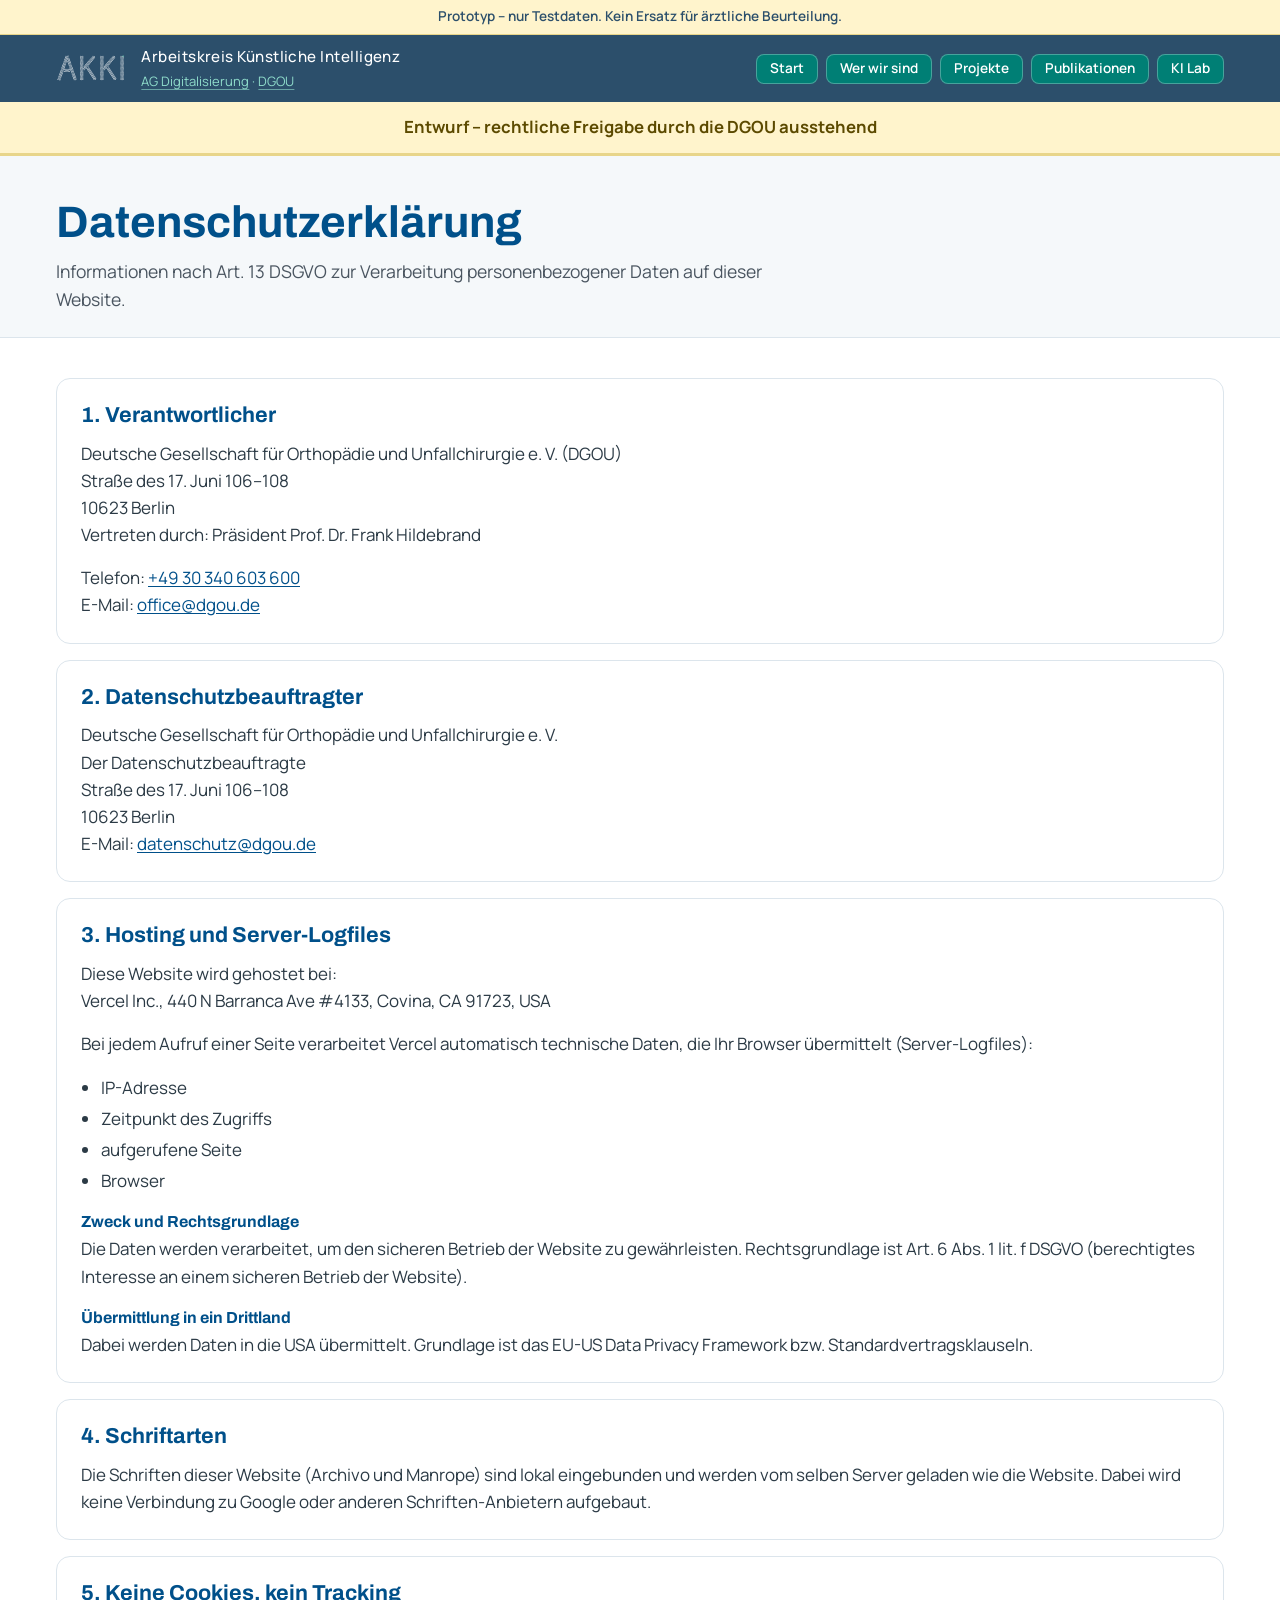
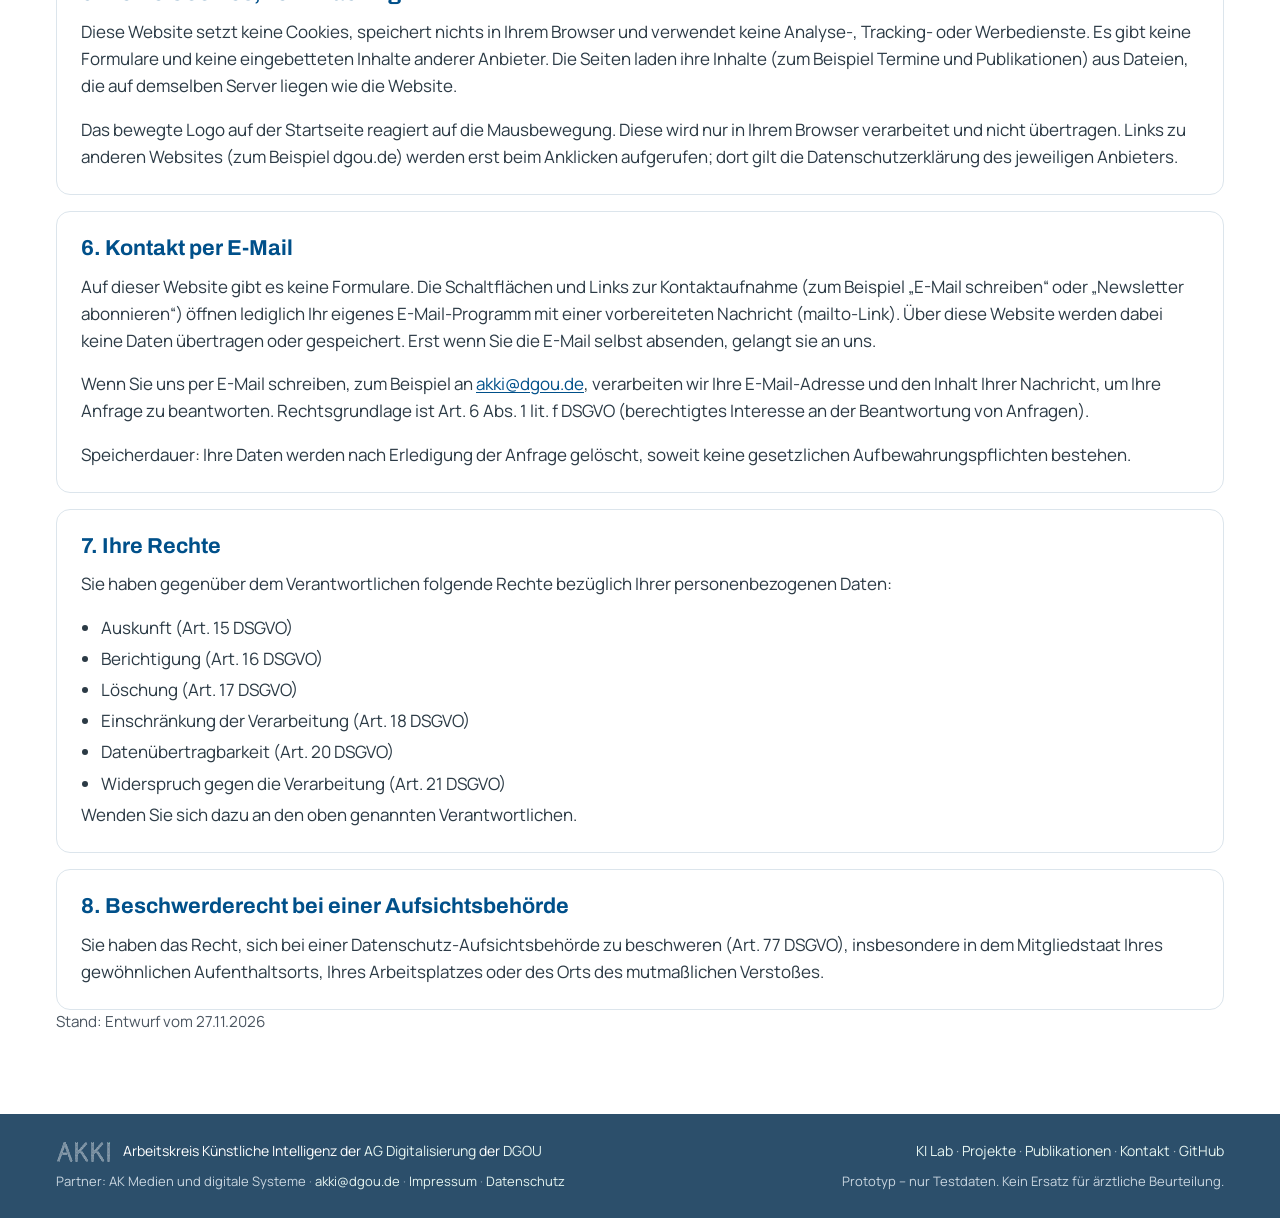
==== commit 2d39d791: "Revert "Website in Du-Form" This reverts commit 077c6aeb63f996582e932859caff5f144e61c1db." ====
--- a/public/datenschutz.html
+++ b/public/datenschutz.html
@@ -58,7 +58,7 @@
         <h2>3. Hosting und Server-Logfiles</h2>
         <p>Diese Website wird gehostet bei:<br>
           Vercel Inc., 440 N Barranca Ave #4133, Covina, CA 91723, USA</p>
-        <p>Bei jedem Aufruf einer Seite verarbeitet Vercel automatisch technische Daten, die dein Browser übermittelt (Server-Logfiles):</p>
+        <p>Bei jedem Aufruf einer Seite verarbeitet Vercel automatisch technische Daten, die Ihr Browser übermittelt (Server-Logfiles):</p>
         <ul class="liste">
           <li>IP-Adresse</li>
           <li>Zeitpunkt des Zugriffs</li>
@@ -78,20 +78,20 @@
 
       <div class="karte">
         <h2>5. Keine Cookies, kein Tracking</h2>
-        <p>Diese Website setzt keine Cookies, speichert nichts in deinem Browser und verwendet keine Analyse-, Tracking- oder Werbedienste. Es gibt keine Formulare und keine eingebetteten Inhalte anderer Anbieter. Die Seiten laden ihre Inhalte (zum Beispiel Termine und Publikationen) aus Dateien, die auf demselben Server liegen wie die Website.</p>
-        <p>Das bewegte Logo auf der Startseite reagiert auf die Mausbewegung. Diese wird nur in deinem Browser verarbeitet und nicht übertragen. Links zu anderen Websites (zum Beispiel dgou.de) werden erst beim Anklicken aufgerufen; dort gilt die Datenschutzerklärung des jeweiligen Anbieters.</p>
+        <p>Diese Website setzt keine Cookies, speichert nichts in Ihrem Browser und verwendet keine Analyse-, Tracking- oder Werbedienste. Es gibt keine Formulare und keine eingebetteten Inhalte anderer Anbieter. Die Seiten laden ihre Inhalte (zum Beispiel Termine und Publikationen) aus Dateien, die auf demselben Server liegen wie die Website.</p>
+        <p>Das bewegte Logo auf der Startseite reagiert auf die Mausbewegung. Diese wird nur in Ihrem Browser verarbeitet und nicht übertragen. Links zu anderen Websites (zum Beispiel dgou.de) werden erst beim Anklicken aufgerufen; dort gilt die Datenschutzerklärung des jeweiligen Anbieters.</p>
       </div>
 
       <div class="karte">
         <h2>6. Kontakt per E-Mail</h2>
-        <p>Auf dieser Website gibt es keine Formulare. Die Schaltflächen und Links zur Kontaktaufnahme (zum Beispiel „E-Mail schreiben“ oder „Newsletter abonnieren“) öffnen lediglich dein eigenes E-Mail-Programm mit einer vorbereiteten Nachricht (mailto-Link). Über diese Website werden dabei keine Daten übertragen oder gespeichert. Erst wenn du die E-Mail selbst absendest, gelangt sie an uns.</p>
-        <p>Wenn du uns per E-Mail schreibst, zum Beispiel an <a data-kontakt-email></a>, verarbeiten wir deine E-Mail-Adresse und den Inhalt deiner Nachricht, um deine Anfrage zu beantworten. Rechtsgrundlage ist Art. 6 Abs. 1 lit. f DSGVO (berechtigtes Interesse an der Beantwortung von Anfragen).</p>
-        <p>Speicherdauer: Deine Daten werden nach Erledigung der Anfrage gelöscht, soweit keine gesetzlichen Aufbewahrungspflichten bestehen.</p>
+        <p>Auf dieser Website gibt es keine Formulare. Die Schaltflächen und Links zur Kontaktaufnahme (zum Beispiel „E-Mail schreiben“ oder „Newsletter abonnieren“) öffnen lediglich Ihr eigenes E-Mail-Programm mit einer vorbereiteten Nachricht (mailto-Link). Über diese Website werden dabei keine Daten übertragen oder gespeichert. Erst wenn Sie die E-Mail selbst absenden, gelangt sie an uns.</p>
+        <p>Wenn Sie uns per E-Mail schreiben, zum Beispiel an <a data-kontakt-email></a>, verarbeiten wir Ihre E-Mail-Adresse und den Inhalt Ihrer Nachricht, um Ihre Anfrage zu beantworten. Rechtsgrundlage ist Art. 6 Abs. 1 lit. f DSGVO (berechtigtes Interesse an der Beantwortung von Anfragen).</p>
+        <p>Speicherdauer: Ihre Daten werden nach Erledigung der Anfrage gelöscht, soweit keine gesetzlichen Aufbewahrungspflichten bestehen.</p>
       </div>
 
       <div class="karte">
-        <h2>7. Deine Rechte</h2>
-        <p>Du hast gegenüber dem Verantwortlichen folgende Rechte bezüglich deiner personenbezogenen Daten:</p>
+        <h2>7. Ihre Rechte</h2>
+        <p>Sie haben gegenüber dem Verantwortlichen folgende Rechte bezüglich Ihrer personenbezogenen Daten:</p>
         <ul class="liste">
           <li>Auskunft (Art. 15 DSGVO)</li>
           <li>Berichtigung (Art. 16 DSGVO)</li>
@@ -100,12 +100,12 @@
           <li>Datenübertragbarkeit (Art. 20 DSGVO)</li>
           <li>Widerspruch gegen die Verarbeitung (Art. 21 DSGVO)</li>
         </ul>
-        <p>Wende dich dazu an den oben genannten Verantwortlichen.</p>
+        <p>Wenden Sie sich dazu an den oben genannten Verantwortlichen.</p>
       </div>
 
       <div class="karte">
         <h2>8. Beschwerderecht bei einer Aufsichtsbehörde</h2>
-        <p>Du hast das Recht, dich bei einer Datenschutz-Aufsichtsbehörde zu beschweren (Art. 77 DSGVO), insbesondere in dem Mitgliedstaat deines gewöhnlichen Aufenthaltsorts, deines Arbeitsplatzes oder des Orts des mutmaßlichen Verstoßes.</p>
+        <p>Sie haben das Recht, sich bei einer Datenschutz-Aufsichtsbehörde zu beschweren (Art. 77 DSGVO), insbesondere in dem Mitgliedstaat Ihres gewöhnlichen Aufenthaltsorts, Ihres Arbeitsplatzes oder des Orts des mutmaßlichen Verstoßes.</p>
       </div>
 
       <p class="hinweis">Stand: Entwurf vom 27.11.2026</p>
